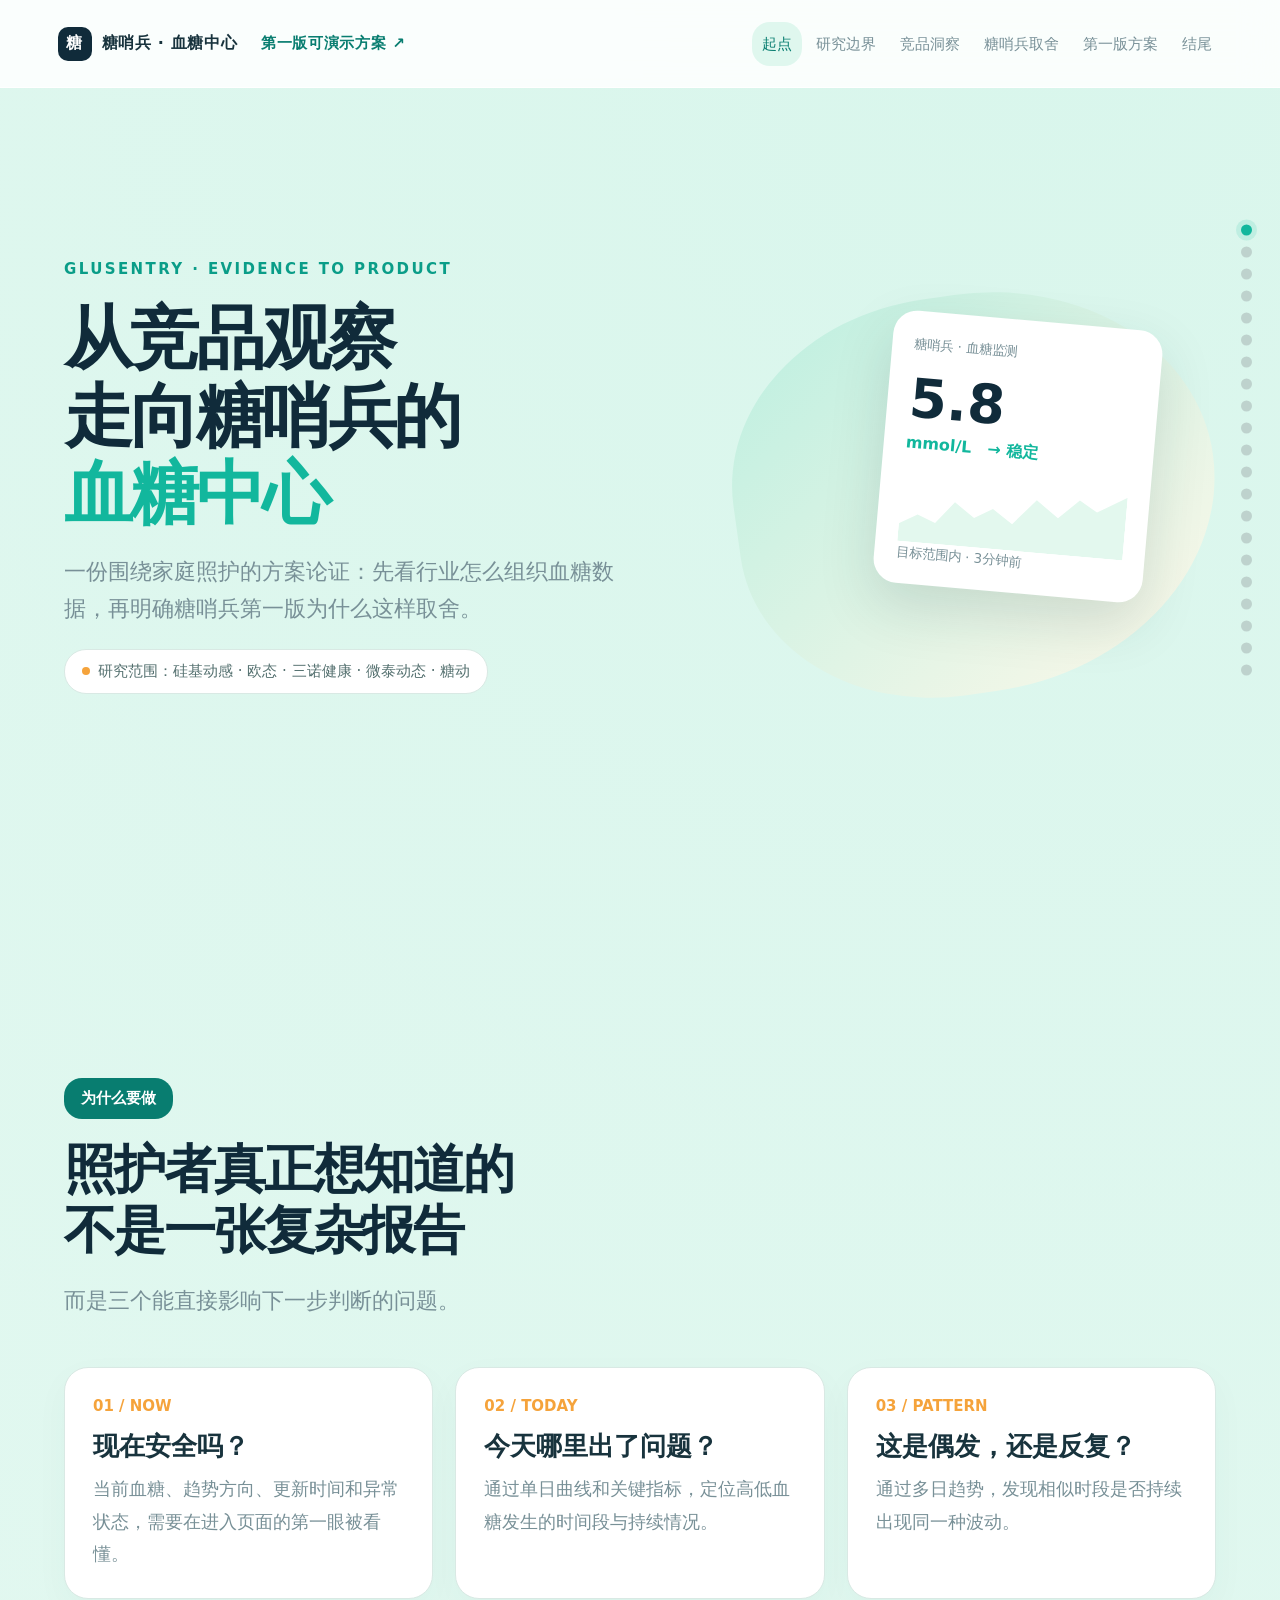
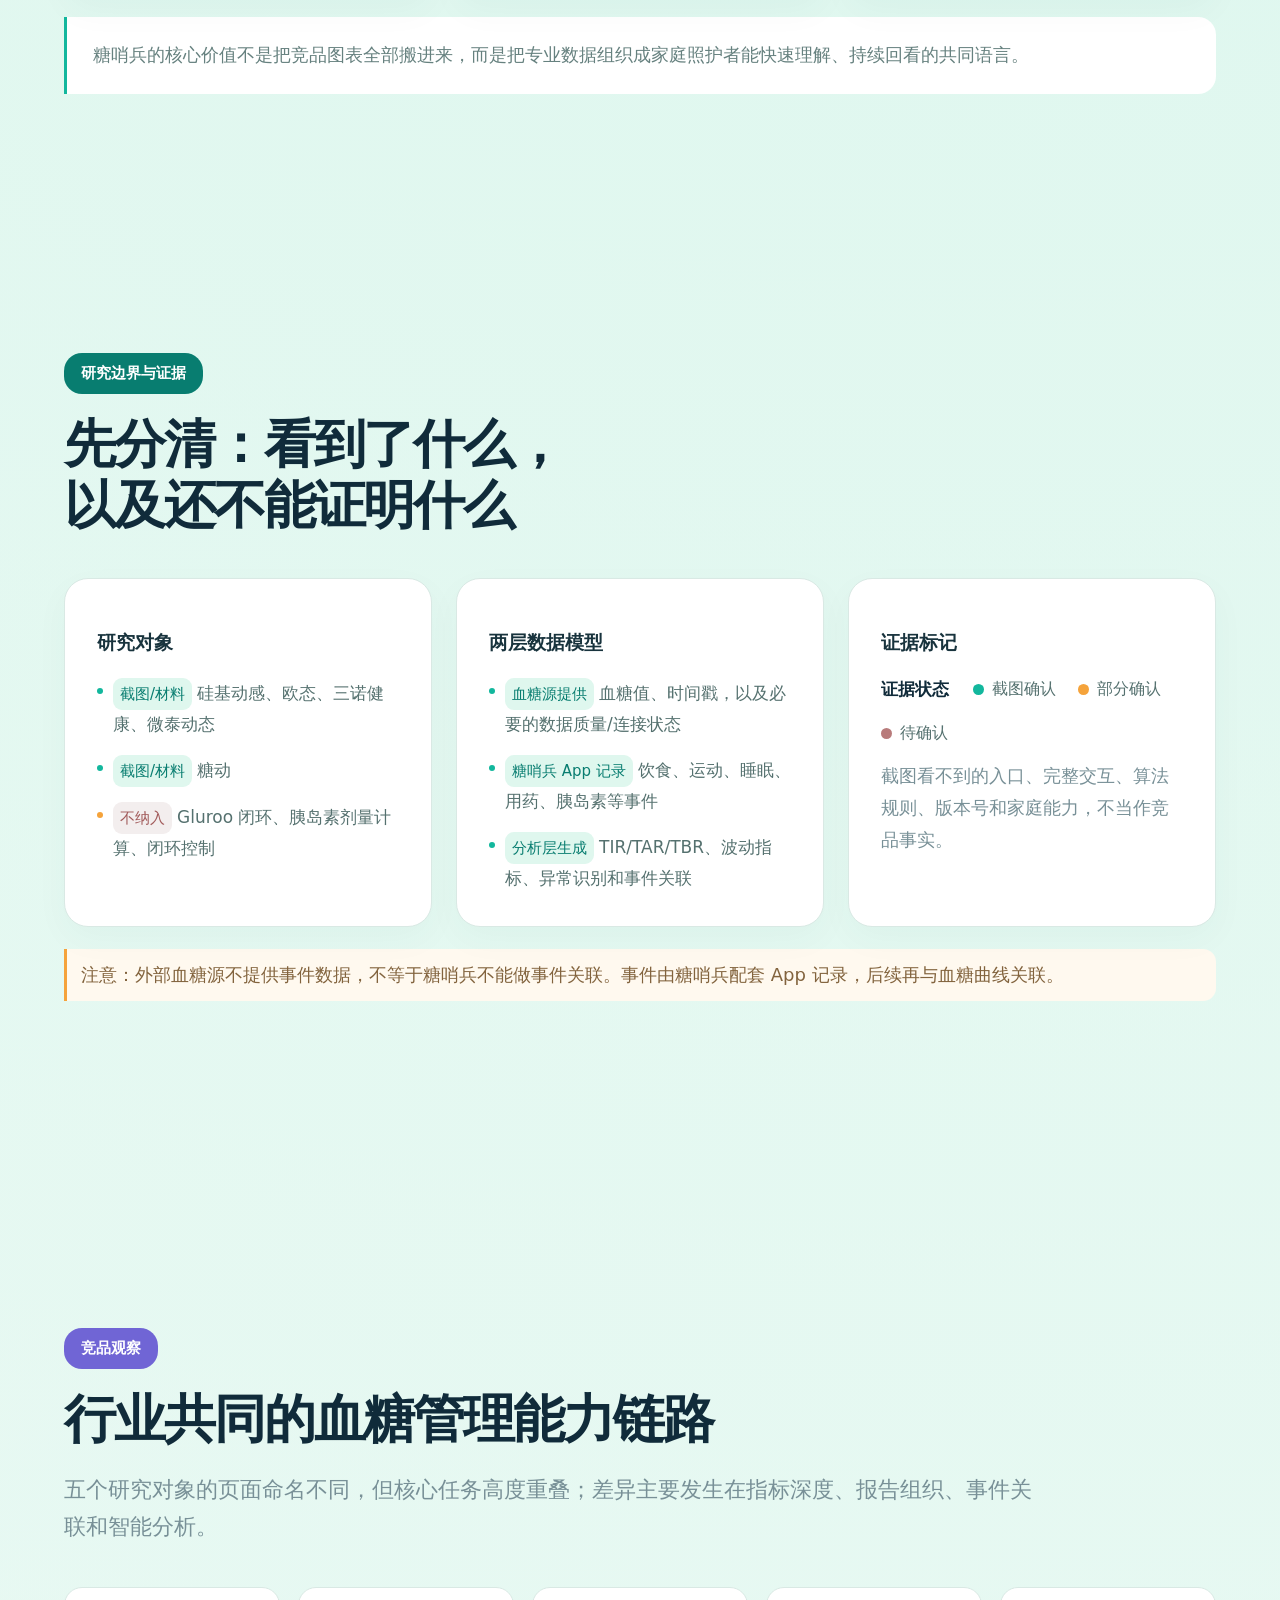
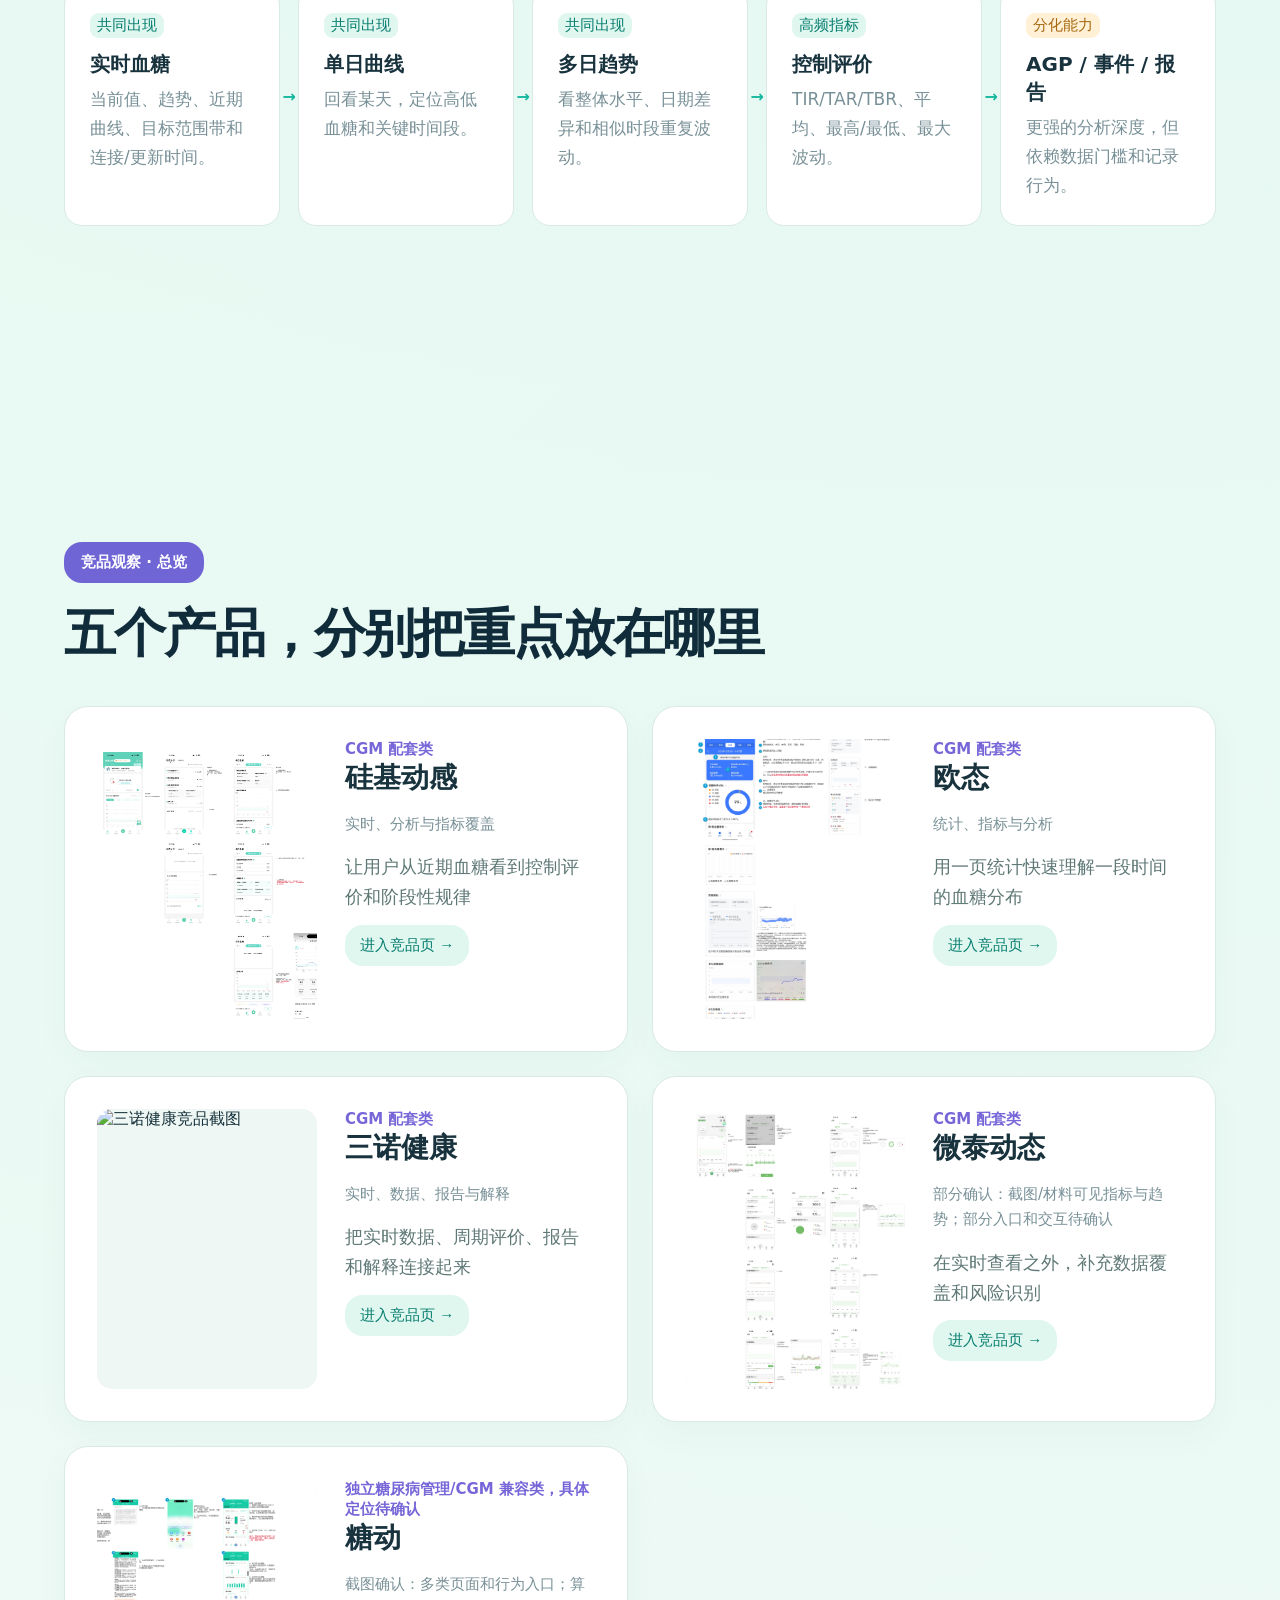
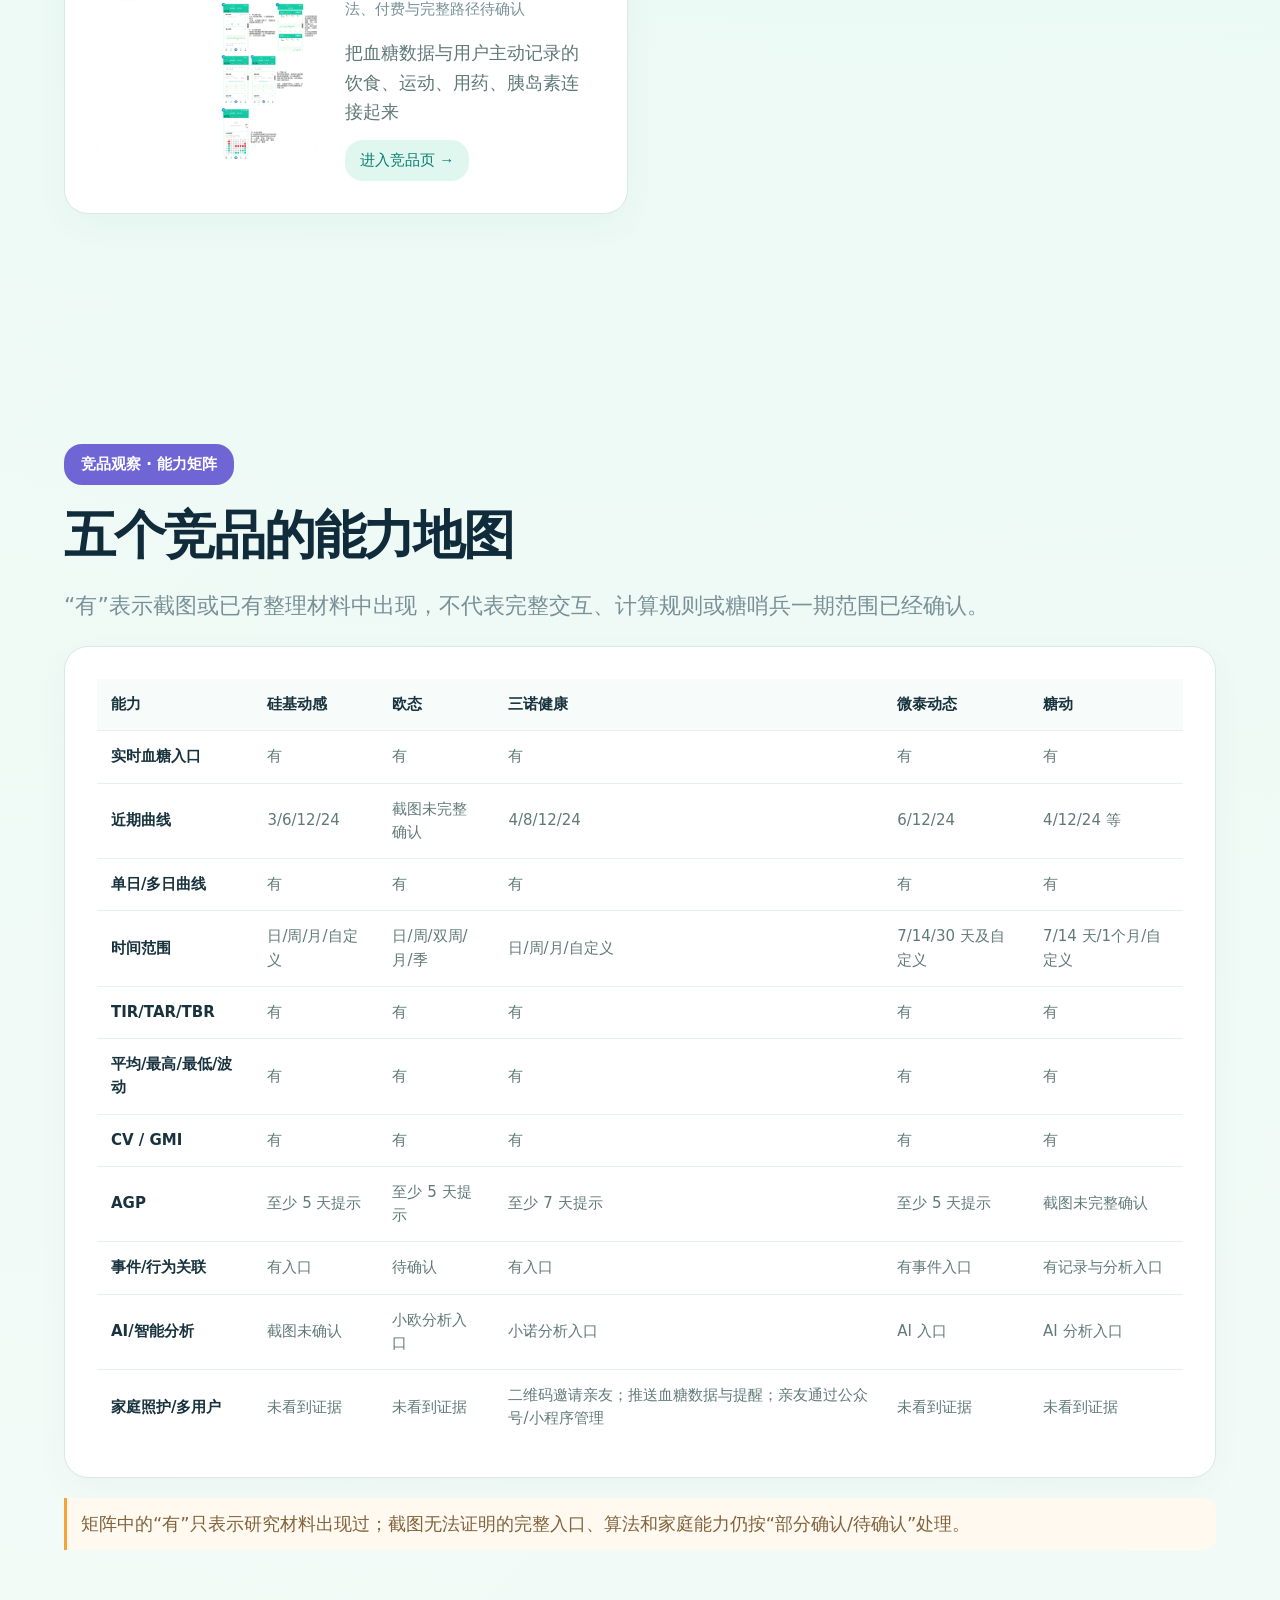
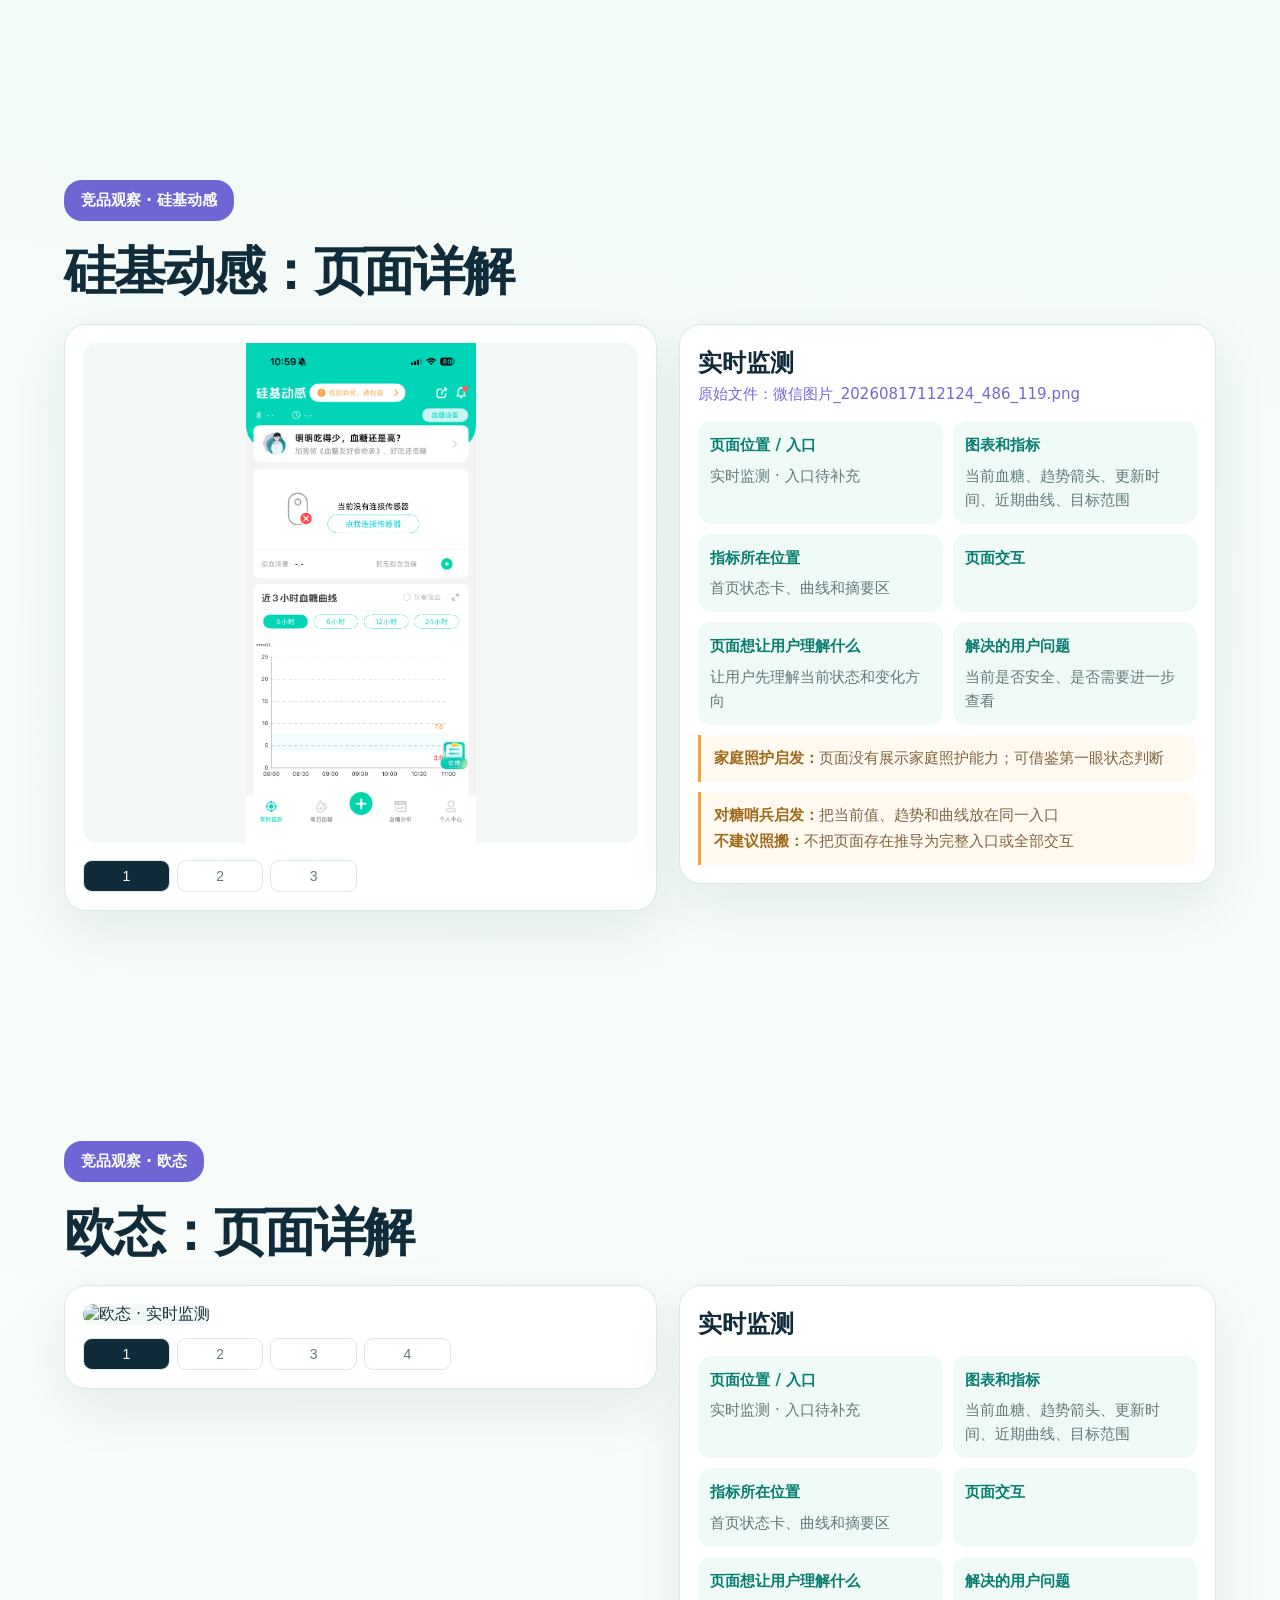
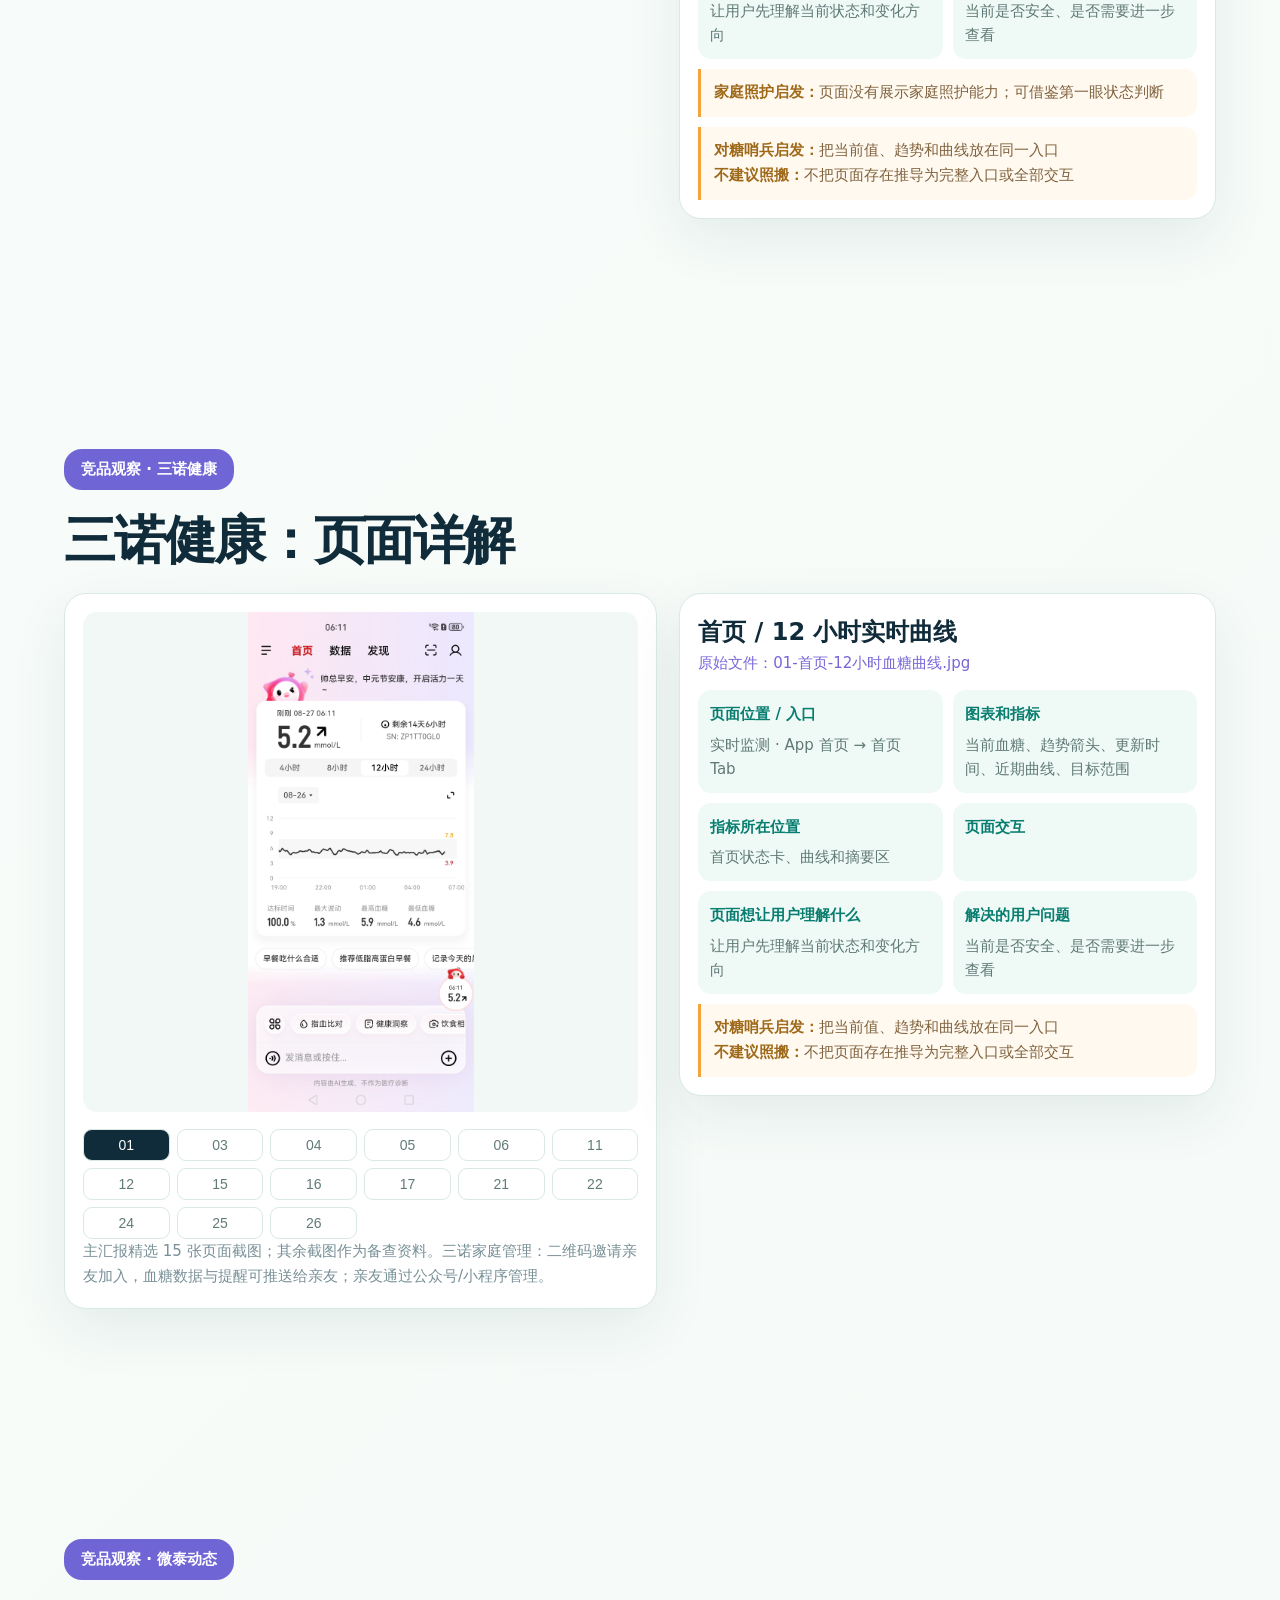
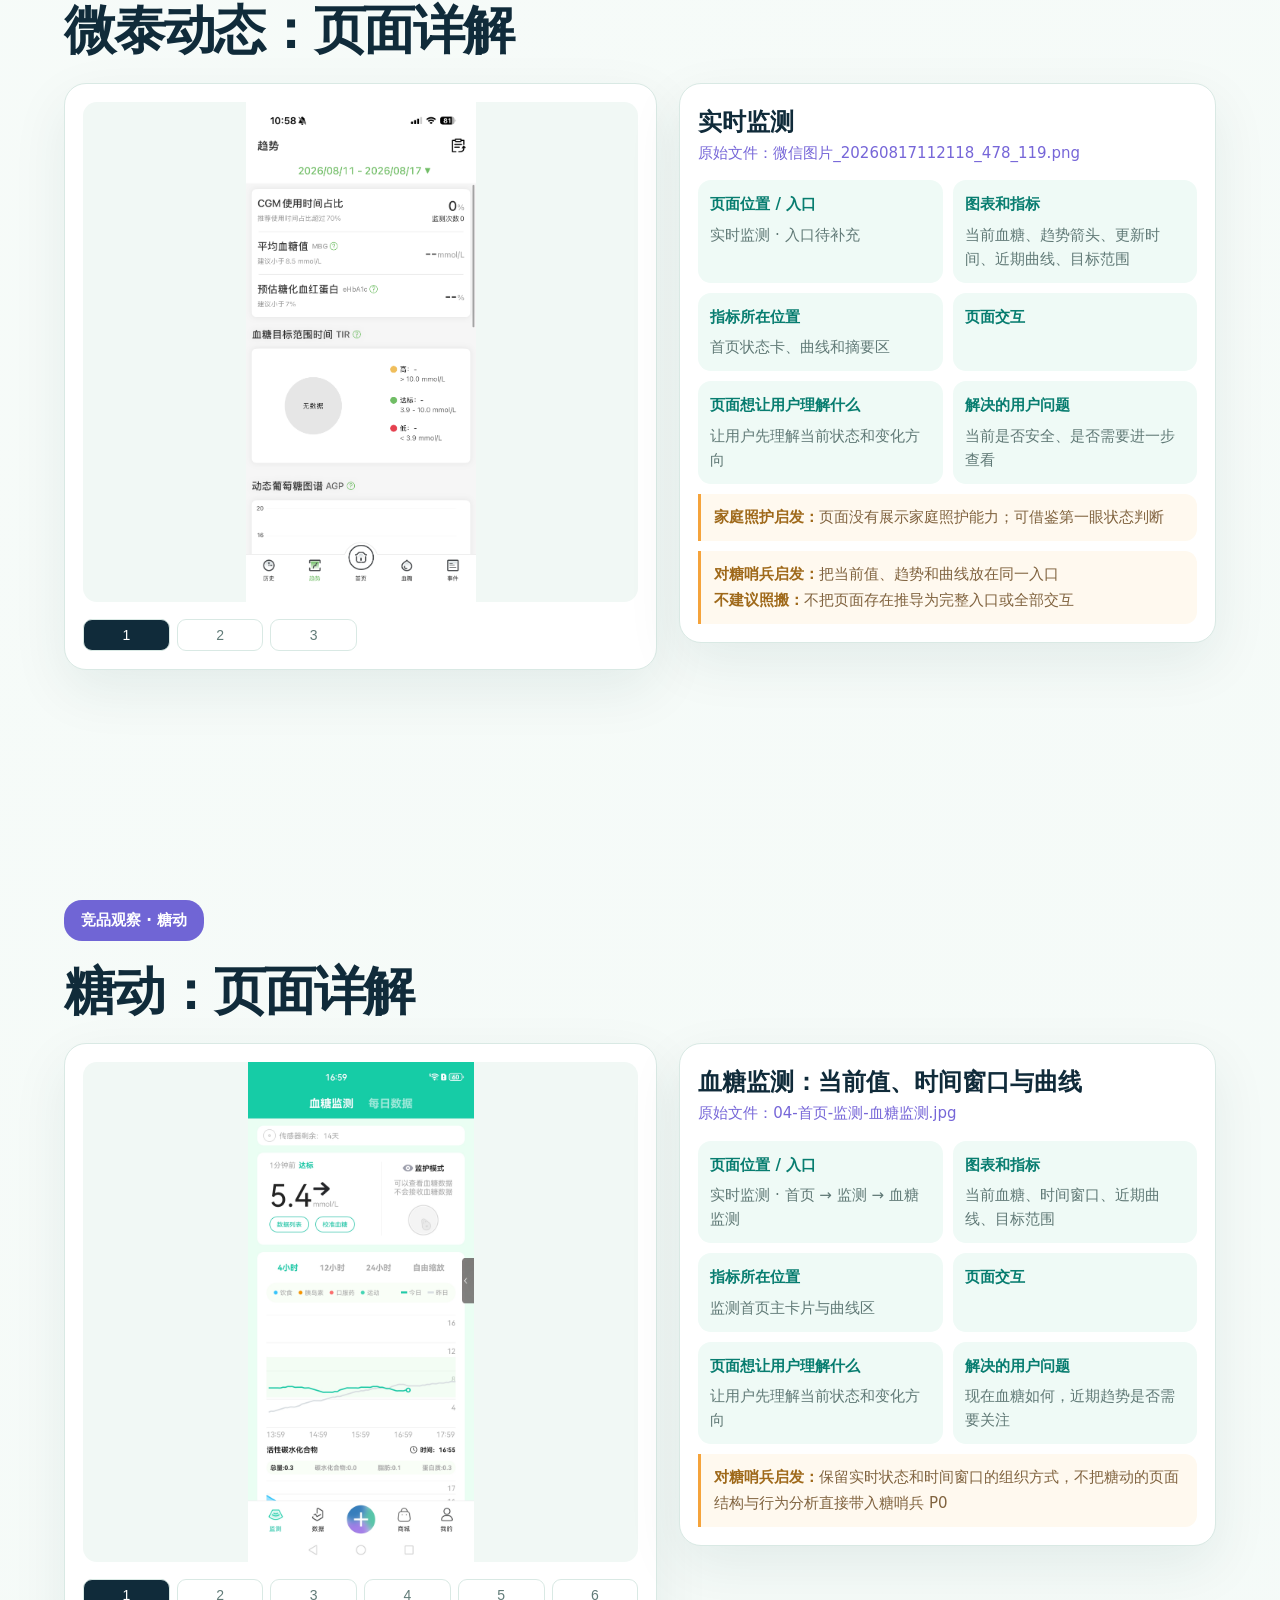
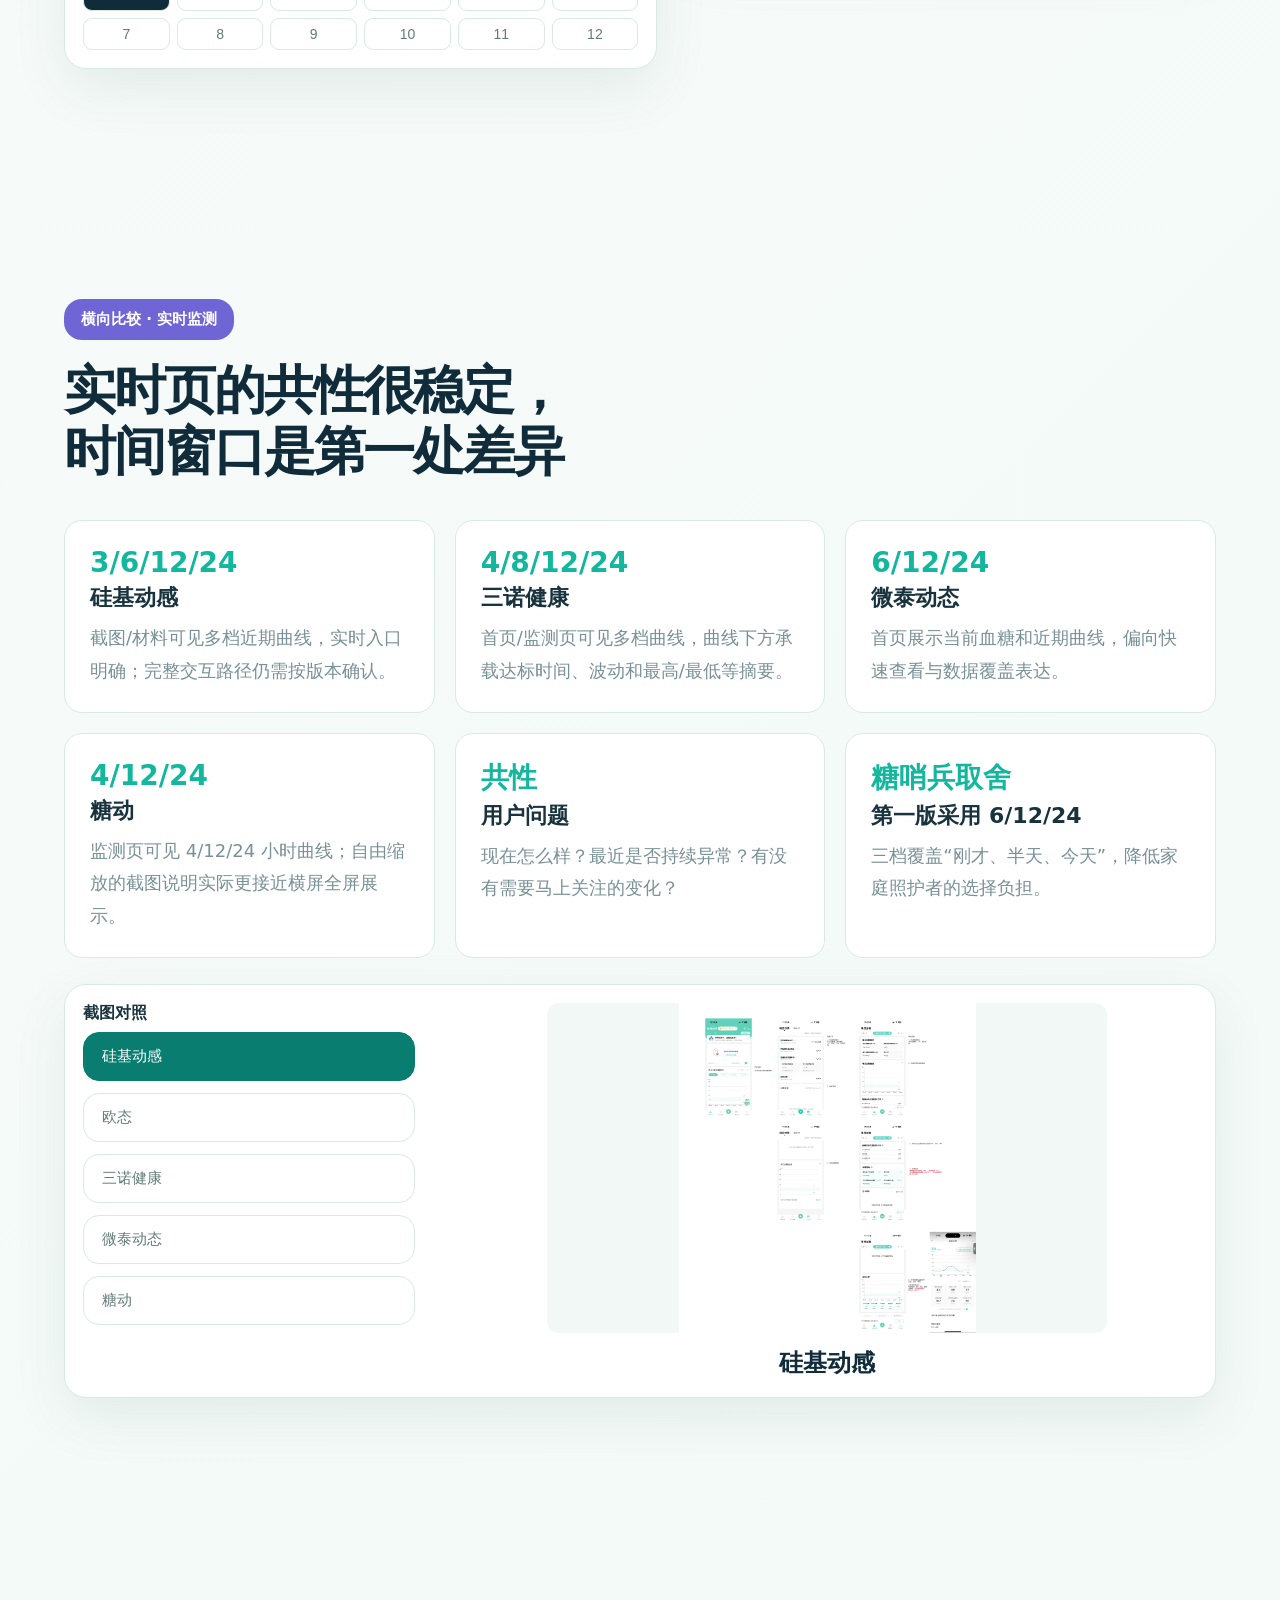
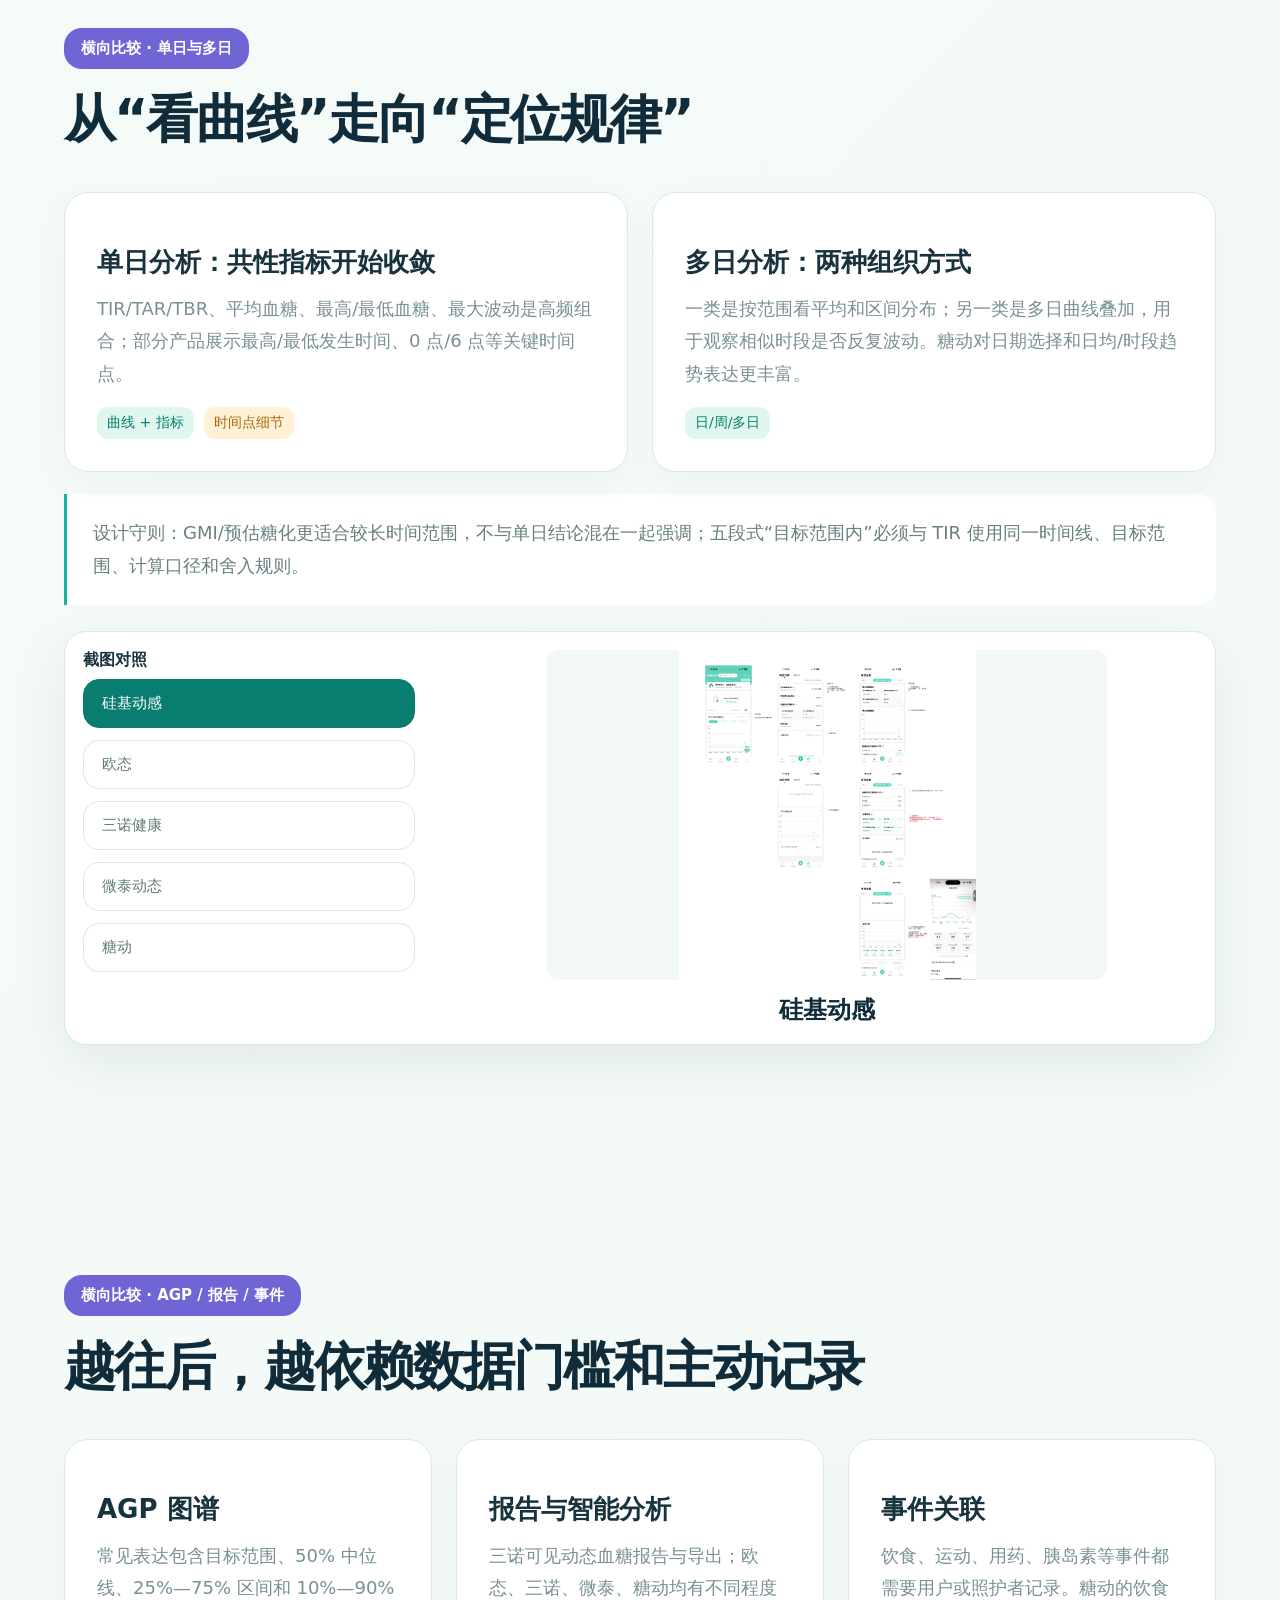
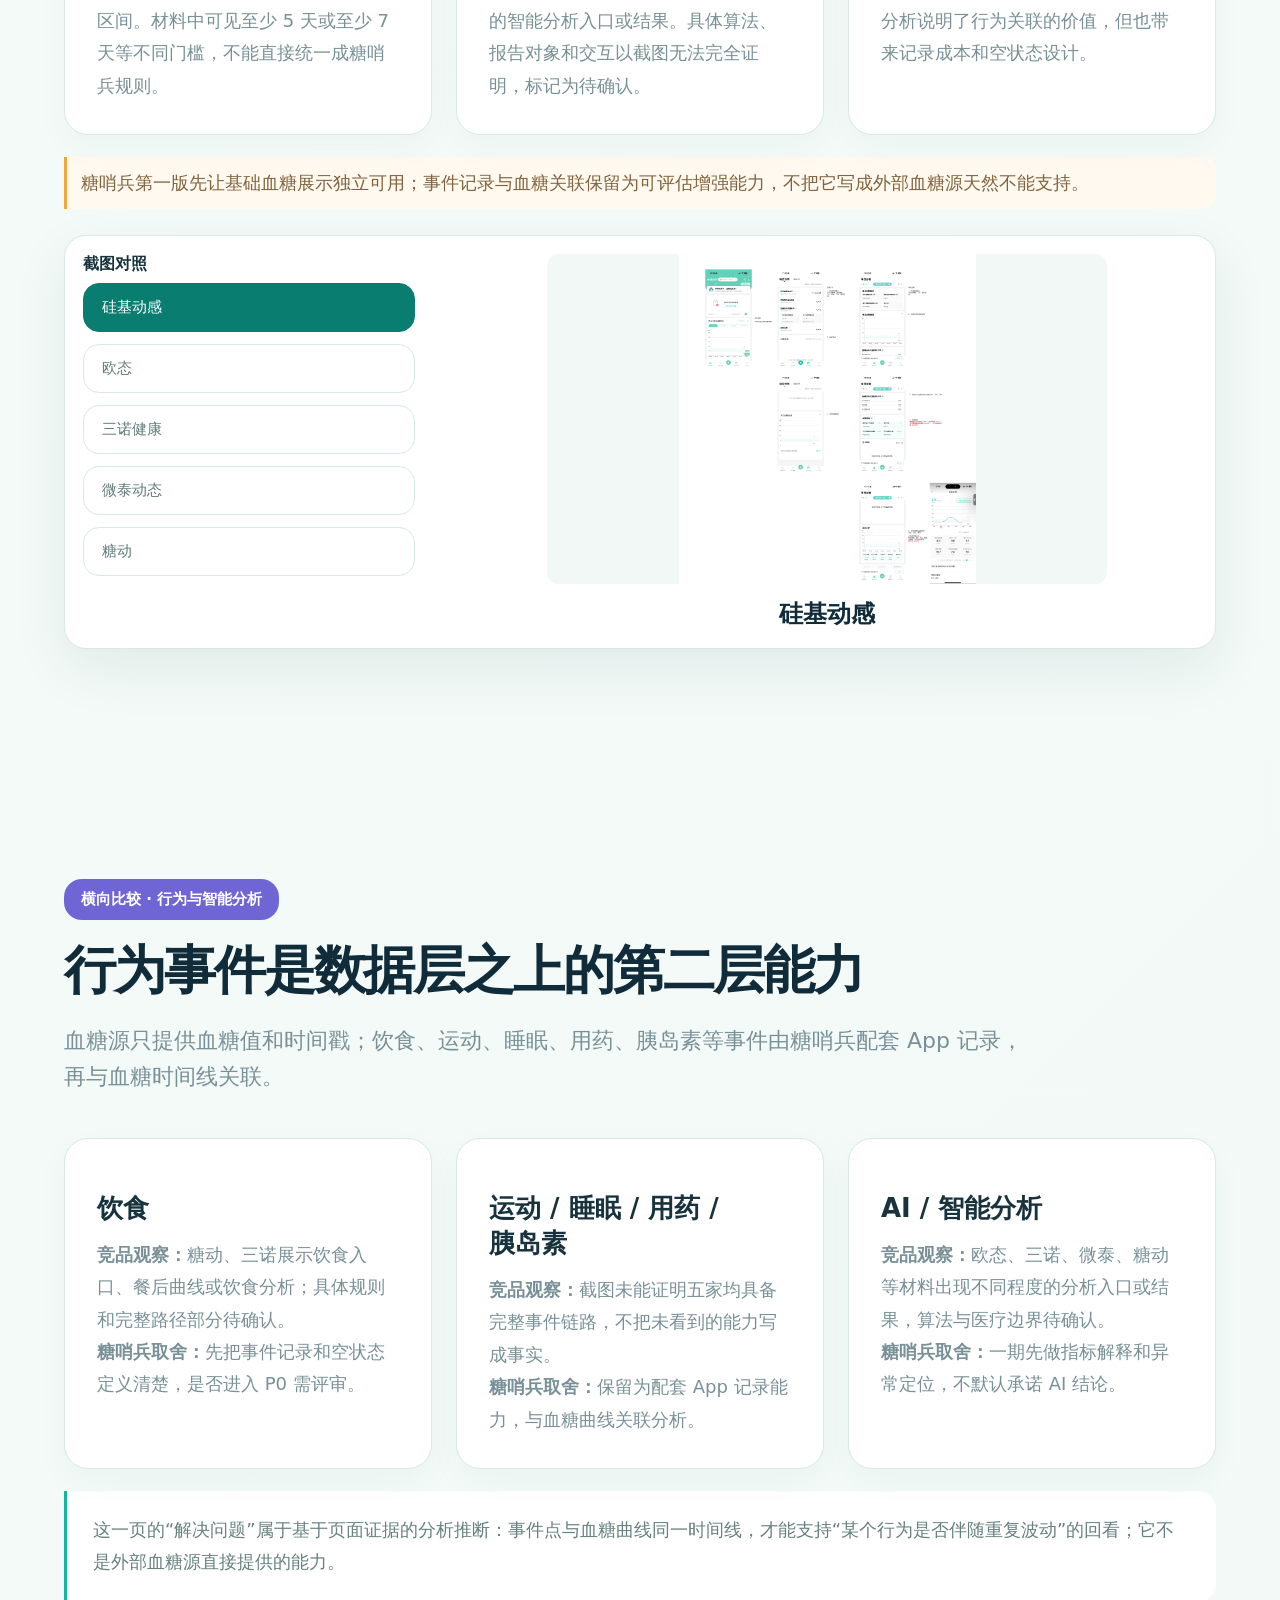
==== 方案汇报预览.html @ 1003d4a9 "Publish GluSentry blood glucose center prototype" ====
<!doctype html>
<html lang="zh-CN">
<head>
<meta charset="utf-8"><meta name="viewport" content="width=device-width,initial-scale=1">
<title>糖哨兵血糖中心 · 方案论证汇报</title><link rel="icon" href="data:,">
<style>
:root{--navy:#102b3a;--ink:#18333d;--muted:#789097;--mint:#dff7ee;--mint2:#effaf6;--teal:#12b79d;--teal2:#087d70;--orange:#f5a33b;--line:#d9e9e4;--purple:#7666d8;--shadow:0 20px 55px #123e3a14}*{box-sizing:border-box}html{scroll-behavior:smooth}body{margin:0;background:#f4f8f6;color:var(--ink);font-family:"Microsoft YaHei",system-ui,-apple-system,sans-serif}.deck{min-height:100vh;background:radial-gradient(circle at 80% 0,#d9f6ec 0,transparent 34%),linear-gradient(135deg,#fbfdfb 0,#eff8f5 100%)}.topbar{position:fixed;z-index:20;left:0;right:0;top:0;height:72px;display:flex;align-items:center;justify-content:space-between;padding:0 5vw;background:#ffffffd9;border-bottom:1px solid #fff;backdrop-filter:blur(18px)}.brand{display:flex;align-items:center;gap:10px;font-weight:800;letter-spacing:.04em;white-space:nowrap}.mark{width:34px;height:34px;border-radius:10px;background:var(--navy);color:#fff;display:grid;place-items:center}.topbar nav{display:flex;gap:4px;max-width:70vw;overflow:auto}.topbar nav a{color:var(--muted);text-decoration:none;font-size:12px;padding:9px 11px;border-radius:18px;white-space:nowrap}.topbar nav a:hover,.topbar nav a.active{background:var(--mint);color:var(--teal2)}.slide{min-height:100vh;padding:130px 7vw 80px;display:flex;align-items:center;position:relative;overflow:hidden}.slide-inner{width:100%;max-width:1240px;margin:auto}.kicker{font-size:11px;letter-spacing:.16em;color:#0a9d88;font-weight:800;text-transform:uppercase}.hero{display:grid;grid-template-columns:1.04fr .96fr;gap:7vw;align-items:center}.hero h1{font-size:clamp(42px,6vw,82px);line-height:1.04;letter-spacing:-.07em;margin:22px 0;color:var(--navy)}.hero h1 em{color:var(--teal);font-style:normal}.hero p,.section-sub{font-size:16px;line-height:1.85;color:var(--muted);max-width:760px}.hero-badge,.tag{display:inline-flex;gap:8px;align-items:center;padding:9px 13px;border-radius:22px;background:#fff;border:1px solid var(--line);font-size:11px;color:#54706f}.hero-badge i{width:8px;height:8px;border-radius:50%;background:var(--orange)}.orb{height:430px;position:relative}.orb:before{content:"";position:absolute;inset:32px 0 0 40px;border-radius:48% 52% 55% 45%;background:linear-gradient(145deg,#bcefe0,#fdf8e9);transform:rotate(-8deg)}.orb-card{position:absolute;width:270px;right:12%;top:58px;background:#fff;border-radius:24px;padding:22px;box-shadow:0 22px 55px #153f3d25;transform:rotate(5deg)}.orb-card small{color:var(--muted)}.orb-card strong{display:block;font-size:54px;color:var(--navy);margin:14px 0 3px}.trend{color:var(--teal);font-weight:700}.mini-line{height:70px;margin-top:18px;background:#e3f8ee;clip-path:polygon(0 75%,8% 60%,16% 70%,24% 38%,33% 58%,41% 43%,50% 62%,60% 25%,70% 48%,79% 20%,87% 35%,100% 10%,100% 100%,0 100%)}.section-title{font-size:clamp(32px,4vw,56px);line-height:1.14;letter-spacing:-.05em;margin:16px 0;color:var(--navy)}.question-grid,.card-grid,.competitor-grid,.three-grid{display:grid;grid-template-columns:repeat(3,1fr);gap:17px;margin-top:35px}.card-grid.two,.competitor-grid{grid-template-columns:repeat(2,1fr)}.question,.card,.competitor-card,.scope-card,.matrix-wrap,.evidence-card,.insight{background:#fff;border:1px solid var(--line);border-radius:22px;padding:23px;box-shadow:0 12px 35px #1c5c4a09}.question{min-height:205px}.question .num{font-size:11px;color:var(--orange);font-weight:800}.question h3{font-size:21px;margin:22px 0 10px}.question p,.card p,.scope-card li,.evidence-card p{font-size:13px;color:var(--muted);line-height:1.75;margin:0}.architecture{display:grid;grid-template-columns:1fr 1fr;gap:60px;align-items:center}.tabs{display:grid;grid-template-columns:repeat(4,1fr);gap:10px;margin-top:28px}.tab{padding:17px 10px;border-radius:16px;background:#fff;border:1px solid var(--line);text-align:center}.tab.active{background:var(--navy);color:#fff;border-color:var(--navy);transform:translateY(-7px);box-shadow:0 14px 30px #102b3a24}.tab b{display:block;font-size:15px;margin-bottom:6px}.tab span{font-size:10px;opacity:.72}.note{padding:23px 26px;border-left:3px solid var(--teal);background:#fff;border-radius:0 18px 18px 0;color:#66817f;font-size:13px;line-height:1.9}.section-band{display:inline-flex;align-items:center;gap:8px;padding:8px 13px;border-radius:18px;background:var(--navy);color:#fff;font-size:11px;font-weight:700}.section-band.competitor{background:#7065d5}.section-band.solution{background:var(--teal2)}.eyebrow-line{display:flex;justify-content:space-between;align-items:center;gap:20px}.source-note{font-size:11px;color:var(--muted);line-height:1.6}.evidence-list{display:grid;gap:9px;margin:17px 0 0;padding:0;list-style:none}.evidence-list li{font-size:12px;line-height:1.6;color:#55716f;padding-left:16px;position:relative}.evidence-list li:before{content:"";position:absolute;left:0;top:.62em;width:6px;height:6px;border-radius:50%;background:var(--teal)}.evidence-list li.pending:before{background:var(--orange)}.badge{display:inline-block;padding:3px 7px;border-radius:9px;font-size:10px;margin-right:5px;background:var(--mint);color:var(--teal2)}.badge.partial{background:#fff0d6;color:#a76810}.badge.pending{background:#f3eeee;color:#a25b5b}.flow{display:grid;grid-template-columns:repeat(5,1fr);gap:10px;margin-top:35px;align-items:stretch}.flow-step{background:#fff;border:1px solid var(--line);border-radius:18px;padding:18px;position:relative}.flow-step:not(:last-child):after{content:"→";position:absolute;right:-17px;top:42%;color:var(--teal);font-weight:800;z-index:2}.flow-step b{display:block;font-size:14px;margin:12px 0 7px}.flow-step p{font-size:11px;line-height:1.6;color:var(--muted);margin:0}.competitor-card{display:grid;grid-template-columns:180px 1fr;gap:20px;align-items:start}.competitor-card img{width:180px;height:230px;object-fit:cover;border-radius:15px;background:#eef7f3;cursor:zoom-in}.competitor-card h3{margin:0 0 5px;font-size:22px}.competitor-card .kind{font-size:11px;color:var(--purple);font-weight:700}.competitor-card button,.candidate,.text-button{border:0;background:var(--mint);color:var(--teal2);border-radius:18px;padding:8px 11px;font-size:11px;cursor:pointer}.competitor-card button:hover,.candidate:hover{background:#c7f1e4}.comp-page{display:grid;grid-template-columns:1fr 1fr;gap:30px;align-items:start}.comp-page .visual{background:#fff;border:1px solid var(--line);border-radius:24px;padding:18px;box-shadow:var(--shadow)}.comp-page .visual img{width:100%;max-height:570px;object-fit:contain;border-radius:14px;background:#f0f8f5;cursor:zoom-in}.comp-page h3{font-size:15px;margin:0 0 9px}.comp-page .value{background:var(--mint2);border-radius:16px;padding:17px;margin-top:15px}.comp-page .value b{display:block;font-size:12px;color:var(--teal2);margin-bottom:6px}.comp-page .value p{font-size:12px;color:#5f7976;line-height:1.7;margin:0}.comp-page .detail-grid{display:grid;grid-template-columns:1fr 1fr;gap:12px}.compare-grid{display:grid;grid-template-columns:repeat(3,1fr);gap:14px;margin-top:30px}.compare-card{background:#fff;border:1px solid var(--line);border-radius:18px;padding:18px}.compare-card h3{font-size:15px;margin:0 0 9px}.compare-card p{font-size:12px;color:var(--muted);line-height:1.7;margin:0}.compare-card .quote{font-size:22px;color:var(--teal);font-weight:800;margin-bottom:4px}.phone-wrap{display:grid;grid-template-columns:360px 1fr;gap:70px;align-items:center}.phone{width:310px;margin:auto;background:#f2faf7;border:1px solid #bfe6da;border-radius:36px;padding:12px;box-shadow:0 25px 60px #124c3d20}.mobile-top{font-size:12px;color:var(--navy);padding:7px 8px 12px}.phone-head{background:linear-gradient(145deg,#0fc4a5,#0a9a8b);color:#fff;border-radius:25px 25px 15px 15px;padding:18px}.phone-head small{opacity:.84;font-size:11px}.phone-head strong{display:block;font-size:46px;line-height:1;margin:18px 0 5px}.phone-card{background:#fff;border-radius:17px;padding:14px;margin-top:10px;box-shadow:0 3px 12px #18574410}.phone-card h4{margin:0 0 10px;font-size:13px}.phone-card .muted{font-size:10px;color:var(--muted);line-height:1.6}.chart{height:105px;margin-top:12px;border-radius:9px;background:linear-gradient(#fff,#fafdfc);position:relative;overflow:hidden}.chart:before{content:"";position:absolute;left:0;right:0;top:22px;height:61px;background:#e1f8ed}.chart:after{content:"";position:absolute;inset:19px 4px 18px;background:#10b99d;clip-path:polygon(0 75%,7% 60%,14% 71%,21% 45%,29% 62%,37% 43%,45% 59%,54% 25%,62% 45%,70% 30%,78% 52%,87% 20%,94% 37%,100% 18%,100% 23%,94% 42%,87% 25%,78% 57%,70% 35%,62% 50%,54% 31%,45% 65%,37% 49%,29% 68%,21% 51%,14% 77%,7% 66%,0 82%)}.metrics{display:grid;grid-template-columns:repeat(3,1fr);gap:6px}.metric{background:#f7fbfa;padding:9px 5px;border-radius:9px}.metric b{display:block;color:#0c9e89;font-size:19px}.metric span{display:block;color:var(--muted);font-size:9px;margin-top:3px}.phone-bottom{display:grid;grid-template-columns:repeat(4,1fr);border-top:1px solid #e5eeeb;margin-top:9px;padding-top:8px;text-align:center;color:#a5b1af;font-size:9px}.phone-bottom .on{color:var(--orange);font-weight:800}.phone-bottom span{display:block;font-size:15px}.scope{display:grid;grid-template-columns:1.1fr .9fr;gap:20px;margin-top:27px}.scope-card.highlight{background:var(--navy);color:#fff;border-color:var(--navy)}.scope-card h3{margin:0 0 14px;font-size:20px}.scope-card ul{margin:0;padding-left:19px}.scope-card li{margin:9px 0}.candidate-strip{display:flex;flex-wrap:wrap;gap:8px;margin:24px 0}.candidate{border:1px solid var(--line);background:#fff;color:#52716e}.candidate.on{background:var(--teal2);color:#fff;border-color:var(--teal2)}.selected-box{background:#f8fcfa;border:1px dashed #83cdbb;border-radius:18px;padding:18px;min-height:72px}.selected-box span{display:inline-flex;align-items:center;gap:5px;background:#fff;border:1px solid var(--line);border-radius:16px;padding:7px 9px;margin:4px;font-size:11px;color:#52716e}.selected-box button{border:0;background:transparent;color:#a25b5b;cursor:pointer}.closing{background:var(--navy);color:#fff}.closing .section-title{color:#fff}.closing .section-sub{color:#a8c1bd}.footer{min-height:30vh;background:var(--navy);color:#fff;padding:65px 8vw;display:flex;justify-content:space-between;align-items:end}.footer h2{font-size:32px;letter-spacing:-.05em;margin:0 0 10px}.footer p{color:#a8c1bd;margin:0;font-size:12px}.progress{position:fixed;right:20px;top:50%;transform:translateY(-50%);z-index:18;display:grid;gap:7px}.progress button{width:8px;height:8px;border:0;border-radius:50%;background:#bed2cd;cursor:pointer;padding:0}.progress button.on{background:var(--teal);box-shadow:0 0 0 5px #14b99d22}.modal{position:fixed;inset:0;z-index:50;background:#102b3acc;display:none;align-items:center;justify-content:center;padding:30px}.modal.open{display:flex}.modal-inner{background:#fff;border-radius:22px;max-width:min(820px,92vw);max-height:88vh;overflow:auto;padding:16px;position:relative}.modal-inner img{max-width:100%;max-height:70vh;display:block;margin:auto;border-radius:12px}.modal-inner p{font-size:12px;color:var(--muted);line-height:1.7;margin:12px 4px 0}.modal-close{position:absolute;right:12px;top:8px;border:0;background:#fff;color:var(--navy);font-size:23px;cursor:pointer}.modal-inner img[src=""]{display:none}.tiny{font-size:11px;color:var(--muted)}.legend{display:flex;flex-wrap:wrap;gap:7px;margin-top:17px}.legend span{font-size:10px;padding:5px 8px;border-radius:11px}.legend .confirmed{background:var(--mint);color:var(--teal2)}.legend .partial{background:#fff0d6;color:#a76810}.legend .pending{background:#f3eeee;color:#a25b5b}.rule{border-left:3px solid var(--orange);padding:10px 14px;background:#fff9ef;border-radius:0 13px 13px 0;color:#82633d;font-size:12px;line-height:1.7}@media(max-width:900px){.topbar nav{display:none}.hero,.architecture,.comp-page,.phone-wrap,.scope{grid-template-columns:1fr;gap:28px}.orb{height:320px}.question-grid,.card-grid,.competitor-grid,.three-grid,.compare-grid{grid-template-columns:1fr}.flow{grid-template-columns:1fr 1fr}.flow-step:not(:last-child):after{display:none}.slide{padding:115px 7vw 65px}.phone{width:min(310px,100%)}.tabs{grid-template-columns:repeat(2,1fr)}.competitor-card{grid-template-columns:105px 1fr}.competitor-card img{width:105px;height:145px}.footer{display:block}.footer .tag{margin-top:20px}}
 </style>
<style id="projection-readability">
/* 1920×1080 投影版式：只放大阅读层级，不改变方案内容或交互。 */
:root{--projection-body:18px;--projection-muted:17px;--projection-label:15px}
.topbar{height:88px;padding:0 4.5vw}
.topbar nav{gap:12px;max-width:none;overflow:visible;flex:1;justify-content:flex-end}
.topbar nav a{font-size:15px!important;padding:13px 16px;line-height:1.2}
.slide{padding:142px 5vw 88px;overflow:visible}
.slide-inner{max-width:1560px}
.kicker{font-size:15px!important}
.hero{gap:5vw}
.hero h1{font-size:clamp(64px,5.4vw,92px)!important;line-height:1.12;letter-spacing:-.045em}
.hero h1 em{display:block;white-space:nowrap}
.hero p,.section-sub{font-size:22px!important;line-height:1.65;max-width:980px}
.hero-badge,.tag{font-size:15px!important;padding:12px 17px}
.section-title{font-size:clamp(52px,4.1vw,72px)!important;line-height:1.16;letter-spacing:-.04em;margin:20px 0 22px;word-break:keep-all}
.section-title span{font-size:.72em!important;line-height:1.3;white-space:nowrap}
.question-grid,.card-grid,.competitor-grid,.three-grid{gap:24px;margin-top:42px}
.question,.card,.competitor-card,.scope-card,.matrix-wrap,.evidence-card,.insight{padding:32px;border-radius:24px}
.question{min-height:250px}
.question .num,.section-band,.source-note,.tiny,.badge,.candidate,.text-button{font-size:15px!important}
.question h3,.card h3,.scope-card h3{font-size:26px!important;line-height:1.35;margin:20px 0 13px;word-break:keep-all}
.question p,.card p,.scope-card li,.evidence-card p,.comp-page .value p,.compare-card p,.note,.rule{font-size:18px!important;line-height:1.8}
.section-band{padding:11px 17px}
.source-note,.tiny{line-height:1.7}
.evidence-list{gap:15px;margin-top:22px}
.evidence-list li{font-size:17px!important;line-height:1.75}
.flow{gap:18px;margin-top:42px}
.flow-step{padding:25px}
.flow-step b{font-size:20px!important;line-height:1.4}
.flow-step p{font-size:17px!important;line-height:1.7}
.competitor-card{grid-template-columns:220px 1fr;gap:28px}
.competitor-card img{width:220px;height:280px}
.competitor-card h3{font-size:28px!important}
.competitor-card .kind{font-size:15px!important}
.competitor-card button,.candidate,.text-button{padding:11px 15px;font-size:15px!important}
.comp-page{gap:42px}
.comp-page .visual{padding:24px}
.comp-page h3,.compare-card h3{font-size:22px!important}
.comp-page .value{padding:22px;margin-top:20px}
.comp-page .value b{font-size:17px!important}
.compare-grid{gap:20px;margin-top:38px}
.compare-card{padding:25px}
.compare-card .quote{font-size:28px}
.phone-wrap{grid-template-columns:minmax(390px,500px) 1fr;gap:88px;align-items:start}
.prototype-review-page{grid-template-columns:minmax(390px,520px) 1fr;gap:88px;align-items:start}
.prototype-phone-image{max-width:520px}
.prototype-copy{padding:16px 0}
.prototype-copy .copy-block{margin-top:30px}
.prototype-copy .copy-block h3{font-size:24px!important;margin-bottom:10px}
.prototype-copy .copy-block p{font-size:18px!important;line-height:1.8}
.prototype-boundary{font-size:17px!important;line-height:1.8;padding:18px 20px}
.phone{width:390px}
.mobile-top{font-size:15px}
.phone-head small{font-size:14px}
.phone-card h4{font-size:18px}
.phone-card .muted{font-size:14px}
.metric b{font-size:24px}
.metric span,.phone-bottom{font-size:14px}
.scope{gap:28px;margin-top:34px}
.scope-card li{margin:14px 0}
.selected-box span{font-size:15px}
.footer h2{font-size:44px}
.footer p{font-size:17px}
.progress{right:28px;gap:11px}
.progress button{width:11px;height:11px}
.legend{gap:10px}
.legend span{font-size:14px;padding:7px 10px}
.matrix-wrap table,.card table{font-size:15px!important}
.matrix-wrap th,.matrix-wrap td,.card th,.card td{padding:14px!important;line-height:1.55}
.brand>a{font-size:15px!important}
.competitor-card p:not(.source-note){font-size:18px!important;line-height:1.8}
.page-map-note,.mini-source,.detail-panel .source,.detail-meta p,.detail-meta b,.detail-wide{font-size:15px!important;line-height:1.7}
.number-grid button{font-size:14px!important;padding:10px 5px}
.preview-note{font-size:15px!important;line-height:1.7}
.candidate-strip .candidate span{font-size:14px!important}
.compare-tabs button{font-size:15px!important;padding:12px 16px}
.tabs .tab span{font-size:15px!important}
.candidate-preview h4{font-size:22px!important}
#competitorCards button,.competitor-card button{font-size:15px!important;padding:11px 15px}
.slide#s2{padding-top:130px;padding-bottom:70px;align-items:flex-start}
.slide#s2 .slide-inner{padding-top:12px}
.slide#s2 .question-grid{margin-top:26px;gap:22px}
.slide#s2 .question{min-height:190px;padding:28px}
.slide#s2 .question h3{margin:14px 0 9px}
.slide#s2 .note{margin-top:18px!important;padding:22px 26px}
.compare-panel{display:grid;grid-template-columns:minmax(260px,.62fr) minmax(440px,1.38fr);column-gap:42px;align-items:center}
.compare-panel>b,.compare-panel>p,.compare-panel>.compare-tabs{grid-column:1}
.compare-panel>b{align-self:end}
.compare-panel>p{align-self:start}
.compare-panel>.compare-tabs{align-self:start;display:flex;flex-direction:column;align-items:stretch;gap:12px;margin:8px 0 0}
.compare-panel>.compare-tabs button{text-align:left;border-radius:16px;padding:14px 18px}
.compare-panel>.compare-view{grid-column:2;grid-row:1 / span 3;display:flex;flex-direction:column;align-items:center;justify-content:center;gap:14px;min-height:330px}
.compare-panel>.compare-view img{width:min(100%,560px);height:330px;object-fit:contain;margin:0;background:#f2f8f5}
.compare-panel>.compare-view h3{font-size:24px!important;margin:0!important}
.compare-panel>.compare-view p{font-size:17px!important;line-height:1.7;text-align:center;max-width:620px}
#s3 .evidence-legend{display:flex;align-items:center;gap:22px;margin-top:22px}
#s3 .evidence-legend:before{content:"证据状态";color:var(--navy);font-size:17px;font-weight:700;margin-right:2px}
#s3 .evidence-legend span{display:inline-flex;align-items:center;gap:8px;padding:0;background:transparent!important;border:0;border-radius:0;font-size:16px!important;color:#55716f!important}
#s3 .evidence-legend span:before{content:"";width:11px;height:11px;display:inline-block;border-radius:50%;background:var(--teal)}
#s3 .evidence-legend span.partial:before{background:var(--orange)}
#s3 .evidence-legend span.pending:before{background:#b87b7b}
@media(max-width:1400px){.topbar nav{gap:4px}.topbar nav a{padding-left:10px;padding-right:10px}.slide-inner{max-width:1360px}.phone-wrap,.prototype-review-page{gap:56px}}
@media(max-width:900px){.topbar{height:72px}.topbar nav{display:none}.slide{padding:108px 7vw 65px}.hero h1{font-size:clamp(52px,11vw,72px)!important}.section-title{font-size:clamp(42px,9vw,60px)!important}.hero p,.section-sub{font-size:19px!important}.phone-wrap,.prototype-review-page,.compare-panel{grid-template-columns:1fr;gap:28px}.phone{width:min(390px,100%)}.prototype-phone-image{max-width:100%}.compare-panel>.compare-view{grid-column:1;grid-row:auto;min-height:0}.compare-panel>.compare-tabs{flex-direction:row;flex-wrap:wrap}.compare-panel>.compare-tabs button{text-align:center}.compare-panel>.compare-view img{height:260px}}
</style></head>
<body><div class="deck">
<header class="topbar"><div class="brand"><span class="mark">糖</span><span>糖哨兵 · 血糖中心</span></div><nav id="mainNav"><a href="#s1">起点</a><a href="#s2">为什么做</a><a href="#s3">研究边界</a><a href="#s5">竞品观察</a><a href="#s14">横向结论</a><a href="#s15">糖哨兵取舍</a><a href="#s16">第一版方案</a></nav></header><div class="progress" id="progress"></div><main>
<section class="slide" id="s1"><div class="slide-inner hero"><div><div class="kicker">GLUSENTRY · Evidence to Product</div><h1>从竞品观察<br>走向糖哨兵的<em>血糖中心</em></h1><p>一份围绕家庭照护的方案论证：先看行业怎么组织血糖数据，再明确糖哨兵第一版为什么这样取舍。</p><div class="hero-badge"><i></i>研究范围：硅基动感 · 欧态 · 三诺健康 · 微泰动态 · 糖动</div></div><div class="orb"><div class="orb-card"><small>糖哨兵 · 当前照护对象</small><strong>5.8</strong><span class="trend">mmol/L　→ 稳定</span><div class="mini-line"></div><small>目标范围内 · 3分钟前</small></div></div></div></section>
<section class="slide" id="s2"><div class="slide-inner"><div class="eyebrow-line"><div><span class="section-band solution">为什么要做</span><h2 class="section-title">照护者真正想知道的<br>不是一张复杂报告</h2><p class="section-sub">而是三个能直接影响下一步判断的问题。</p></div></div><div class="question-grid"><article class="question"><span class="num">01 / NOW</span><h3>现在安全吗？</h3><p>当前血糖、趋势方向、更新时间和异常状态，需要在进入页面的第一眼被看懂。</p></article><article class="question"><span class="num">02 / TODAY</span><h3>今天哪里出了问题？</h3><p>通过单日曲线和关键指标，定位高低血糖发生的时间段与持续情况。</p></article><article class="question"><span class="num">03 / PATTERN</span><h3>这是偶发，还是反复？</h3><p>通过多日趋势，发现相似时段是否持续出现同一种波动。</p></article></div><div class="note" style="margin-top:24px">糖哨兵的核心价值不是把竞品图表全部搬进来，而是把专业数据组织成家庭照护者能快速理解、持续回看的共同语言。</div></div></section>
<section class="slide" id="s3"><div class="slide-inner"><span class="section-band solution">研究边界与证据</span><h2 class="section-title">先分清：看到了什么，<br>以及还不能证明什么</h2><p class="section-sub">本轮只研究糖哨兵配套 App 的血糖中心；糖哨兵硬件设备屏幕已确定，不在本次设计范围。</p><div class="three-grid"><article class="evidence-card"><h3>研究对象</h3><ul class="evidence-list"><li><span class="badge">截图/材料</span>硅基动感、欧态、三诺健康、微泰动态</li><li><span class="badge">截图/材料</span>糖动</li><li class="pending"><span class="badge pending">不纳入</span>Gluroo 闭环、胰岛素剂量计算、闭环控制</li></ul></article><article class="evidence-card"><h3>两层数据模型</h3><ul class="evidence-list"><li><span class="badge">血糖源提供</span>血糖值、时间戳，以及必要的数据质量/连接状态</li><li><span class="badge">糖哨兵 App 记录</span>饮食、运动、睡眠、用药、胰岛素等事件</li><li><span class="badge">分析层生成</span>TIR/TAR/TBR、波动指标、异常识别和事件关联</li></ul></article><article class="evidence-card"><h3>证据标记</h3><div class="legend evidence-legend"><span class="confirmed">截图确认</span><span class="partial">部分确认</span><span class="pending">待确认</span></div><p style="margin-top:16px">截图看不到的入口、完整交互、算法规则、版本号和家庭能力，不当作竞品事实。</p></article></div><div class="rule" style="margin-top:22px">注意：外部血糖源不提供事件数据，不等于糖哨兵不能做事件关联。事件由糖哨兵配套 App 记录，后续再与血糖曲线关联。</div></div></section>
<section class="slide" id="s4"><div class="slide-inner"><span class="section-band competitor">竞品观察</span><h2 class="section-title">行业共同的血糖管理能力链路</h2><p class="section-sub">五个研究对象的页面命名不同，但核心任务高度重叠；差异主要发生在指标深度、报告组织、事件关联和智能分析。</p><div class="flow"><div class="flow-step"><span class="badge confirmed">共同出现</span><b>实时血糖</b><p>当前值、趋势、近期曲线、目标范围带和连接/更新时间。</p></div><div class="flow-step"><span class="badge confirmed">共同出现</span><b>单日曲线</b><p>回看某天，定位高低血糖和关键时间段。</p></div><div class="flow-step"><span class="badge confirmed">共同出现</span><b>多日趋势</b><p>看整体水平、日期差异和相似时段重复波动。</p></div><div class="flow-step"><span class="badge confirmed">高频指标</span><b>控制评价</b><p>TIR/TAR/TBR、平均、最高/最低、最大波动。</p></div><div class="flow-step"><span class="badge partial">分化能力</span><b>AGP / 事件 / 报告</b><p>更强的分析深度，但依赖数据门槛和记录行为。</p></div></div></div></section>
<section class="slide" id="s5"><div class="slide-inner"><span class="section-band competitor">竞品观察 · 总览</span><h2 class="section-title">五个产品，分别把重点放在哪里</h2><p class="section-sub">点击卡片进入对应竞品页。截图是证据，不代表糖哨兵已经确定采用同样的页面或能力。</p><div class="competitor-grid" id="competitorCards"></div></div></section>
<section class="slide" id="s11"><div class="slide-inner"><span class="section-band competitor">横向比较 · 实时监测</span><h2 class="section-title">实时页的共性很稳定，<br>时间窗口是第一处差异</h2><div class="compare-grid"><article class="compare-card"><div class="quote">3/6/12/24</div><h3>硅基动感</h3><p>截图/材料可见多档近期曲线，实时入口明确；完整交互路径仍需按版本确认。</p></article><article class="compare-card"><div class="quote">4/8/12/24</div><h3>三诺健康</h3><p>首页/监测页可见多档曲线，曲线下方承载达标时间、波动和最高/最低等摘要。</p></article><article class="compare-card"><div class="quote">6/12/24</div><h3>微泰动态</h3><p>首页展示当前血糖和近期曲线，偏向快速查看与数据覆盖表达。</p></article><article class="compare-card"><div class="quote">4/12/24</div><h3>糖动</h3><p>监测页可见 4/12/24 小时曲线；自由缩放的截图说明实际更接近横屏全屏展示。</p></article><article class="compare-card"><div class="quote">共性</div><h3>用户问题</h3><p>现在怎么样？最近是否持续异常？有没有需要马上关注的变化？</p></article><article class="compare-card"><div class="quote">糖哨兵取舍</div><h3>第一版采用 6/12/24</h3><p>三档覆盖“刚才、半天、今天”，降低家庭照护者的选择负担。</p></article></div></div></section>
<section class="slide" id="s12"><div class="slide-inner"><span class="section-band competitor">横向比较 · 单日与多日</span><h2 class="section-title">从“看曲线”走向“定位规律”</h2><div class="card-grid two"><article class="card"><h3>单日分析：共性指标开始收敛</h3><p>TIR/TAR/TBR、平均血糖、最高/最低血糖、最大波动是高频组合；部分产品展示最高/最低发生时间、0 点/6 点等关键时间点。</p><div class="legend"><span class="confirmed">曲线 + 指标</span><span class="partial">时间点细节</span></div></article><article class="card"><h3>多日分析：两种组织方式</h3><p>一类是按范围看平均和区间分布；另一类是多日曲线叠加，用于观察相似时段是否反复波动。糖动对日期选择和日均/时段趋势表达更丰富。</p><div class="legend"><span class="confirmed">日/周/多日</span></div></article></div><div class="note" style="margin-top:22px">设计守则：GMI/预估糖化更适合较长时间范围，不与单日结论混在一起强调；五段式“目标范围内”必须与 TIR 使用同一时间线、目标范围、计算口径和舍入规则。</div></div></section>
<section class="slide" id="s13"><div class="slide-inner"><span class="section-band competitor">横向比较 · AGP / 报告 / 事件</span><h2 class="section-title">越往后，越依赖数据门槛和主动记录</h2><div class="three-grid"><article class="card"><h3>AGP 图谱</h3><p>常见表达包含目标范围、50% 中位线、25%—75% 区间和 10%—90% 区间。材料中可见至少 5 天或至少 7 天等不同门槛，不能直接统一成糖哨兵规则。</p></article><article class="card"><h3>报告与智能分析</h3><p>三诺可见动态血糖报告与导出；欧态、三诺、微泰、糖动均有不同程度的智能分析入口或结果。具体算法、报告对象和交互以截图无法完全证明，标记为待确认。</p></article><article class="card"><h3>事件关联</h3><p>饮食、运动、用药、胰岛素等事件都需要用户或照护者记录。糖动的饮食分析说明了行为关联的价值，但也带来记录成本和空状态设计。</p></article></div><div class="rule" style="margin-top:22px">糖哨兵第一版先让基础血糖展示独立可用；事件记录与血糖关联保留为可评估增强能力，不把它写成外部血糖源天然不能支持。</div></div></section>
<section class="slide" id="s14"><div class="slide-inner"><span class="section-band competitor">竞品研究结论</span><h2 class="section-title">共性能力可以借鉴，<br>复杂能力需要重新排序</h2><div class="card-grid two"><article class="card"><h3>行业共性</h3><ul class="evidence-list"><li>实时 → 单日 → 多日是稳定的信息链路。</li><li>TIR/TAR/TBR、平均、最高/最低和最大波动是高频基础指标。</li><li>AGP、报告、事件和智能分析通常在更深层页面出现。</li><li>数据不足、覆盖率和事件记录会直接影响结论可信度。</li></ul></article><article class="card"><h3>值得借鉴</h3><ul class="evidence-list"><li>实时页承担第一眼安全判断，而不是专业报告首页。</li><li>单日页用时间点和异常区域回答“哪里出了问题”。</li><li>多日页突出相似时段重复规律，而不是堆更多图。</li><li>指标旁提供解释入口，避免用户只看到数字。</li></ul></article></div><div class="note" style="margin-top:22px">糖哨兵的差异机会：把“家庭照护对象切换、当前风险表达、数据状态和后续行动入口”放在同一条主线上，而不是复制每个竞品的全部功能。</div></div></section>
<section class="slide" id="s15"><div class="slide-inner"><span class="section-band solution">糖哨兵方案 · 产品取舍</span><h2 class="section-title">不改变设备职责，<br>给血糖一个完整入口</h2><p class="section-sub">设备 Tab 继续负责连接、设置和控制；血糖能力占据“监测”和“数据”两个独立 Tab，单日分析从数据页进入。</p><div class="tabs"><div class="tab active"><b>监测</b><span>实时血糖</span></div><div class="tab active"><b>数据</b><span>多日趋势 · 单日分析</span></div><div class="tab"><b>设备</b><span>连接与设置</span></div><div class="tab"><b>我的</b><span>个人中心</span></div></div><div class="scope"><article class="scope-card highlight"><h3>本期明确做</h3><ul><li>家庭照护对象切换</li><li>实时、单日、多日三段主链路</li><li>目标范围内、TIR/TAR/TBR、平均和波动指标</li><li>数据延迟、中断、不足、部分缺失状态</li></ul></article><article class="scope-card"><h3>本期不直接承诺</h3><ul><li>不设计硬件设备屏幕</li><li>不纳入 Gluroo 闭环和剂量计算</li><li>不把 AGP、报告、事件关联全部默认塞入 P0</li><li>不使用“正常”作为核心标签</li></ul></article></div></div></section>
<section class="slide" id="s16"><div class="slide-inner phone-wrap"><div class="phone"><div class="mobile-top">血糖监测　　···</div><div class="phone-head"><small>林小满 · 外部 CGM · 3分钟前</small><strong>5.8</strong><small>mmol/L　　→ 稳定</small><div style="font-size:11px;color:#e5fff7;margin-top:8px">目标范围内 · 当前稳定</div></div><div class="phone-card"><h4>最近血糖曲线</h4><div class="chart"></div></div><div class="phone-card"><h4>现在需要关注吗？</h4><p class="muted">当前状态平稳，趋势稳定。出现偏高或偏低时，页面会提示异常状态并支持查看单日分析。</p></div><div class="phone-card"><h4>今日摘要</h4><div class="metrics"><div class="metric"><b>92%</b><span>目标范围内</span></div><div class="metric"><b>5.6</b><span>平均血糖</span></div><div class="metric"><b>0</b><span>异常提醒</span></div></div><div style="display:flex;justify-content:space-between;margin-top:9px;font-size:10px;color:#789097"><span>数据覆盖</span><b style="color:#18333d">23 小时 40 分</b></div></div><div class="phone-bottom"><div class="on"><span>⌁</span>监测</div><div><span>▥</span>数据</div><div><span>▣</span>设备</div><div><span>♙</span>我的</div></div></div><div><span class="section-band solution">糖哨兵方案 · 第一版页面结构</span><h2 class="section-title">三段主链路，<br>对应三个照护问题</h2><p class="section-sub">实时监测负责“现在”，数据 Tab 负责“规律”，单日分析负责“定位”。候选模块在评审中可加入页面组合，但不默认变成一期承诺。</p><p class="tiny authority-note">本页展示第一版方案状态；可交互原型以“糖哨兵血糖中心”当前主页面为准。</p><div class="card-grid two"><article class="card"><h3>血糖 Tab / 实时监测</h3><p>默认照护对象、当前血糖、趋势、更新时间、状态、6/12/24 小时曲线和今日摘要。</p></article><article class="card"><h3>数据 Tab / 多日趋势</h3><p>近 7 天、近 14 天、自定义、覆盖天数、每日平均血糖和下钻到单日。</p></article><article class="card"><h3>单日分析</h3><p>日期、单日曲线、TIR/TAR/TBR、平均/最高/最低/最大波动、事件入口。</p></article><article class="card"><h3>候选增强</h3><p>AGP、报告、夜间分析、CV/GMI、事件关联和照护摘要分层评估。</p></article></div></div></div></section>
<section class="slide" id="s17"><div class="slide-inner"><span class="section-band solution">糖哨兵方案 · 图表与交互</span><h2 class="section-title">图表不只展示数据，<br>还要交代数据是否可信</h2><div class="three-grid"><article class="card"><h3>实时曲线</h3><p>采用 6/12/24 小时；目标范围背景带；点击曲线位置，可查看对应时间、血糖值和更新时间；异常区域可进入单日分析。</p></article><article class="card"><h3>单日与多日</h3><p>单日点击高/低区域定位时段；多日点击某天进入单日；先模拟按钮切换，不强制实现时间轴拖动和缩放。</p></article><article class="card"><h3>指标解释</h3><p>问号说明“它是什么、为什么看、如何理解”，不提供诊断或用药调整建议。</p></article></div><div class="card-grid two"><article class="card"><h3>必须展示的数据状态</h3><ul class="evidence-list"><li>数据延迟：保留最近有效值，但明确更新时间。</li><li>数据中断：显示中断起始时间和恢复提示。</li><li>数据不足：说明当前可算与不可算指标。</li><li>部分缺失：提示指标完整性受影响，不把缺失当作目标范围内。</li></ul></article><article class="card"><h3>统一口径</h3><div class="note">五段式中的“目标范围内”必须与 TIR 使用同一时间线、目标范围、数据截止时间、数据源、异常值处理和舍入规则。</div></article></div></div></section>
<section class="slide closing" id="s20"><div class="slide-inner"><span class="section-band solution">结论</span><h2 class="section-title">从看见数据，<br>走向看懂照护。</h2><p class="section-sub">竞品给出能力地图，糖哨兵需要做的是重新排序：先让照护者判断现在，再定位当天，最后发现反复规律；把 AGP、报告和事件关联放在有数据、有场景、有价值的位置。</p><div class="hero-badge" style="margin-top:25px"><i></i>糖哨兵血糖中心 · 第一版方案论证汇报</div></div></section>
</main><footer class="footer"><div><h2>糖哨兵血糖中心</h2><p>方案论证汇报 · 竞品观察与第一版取舍</p></div><span class="tag" id="backTop">返回开场 ↑</span></footer></div>
<div class="modal" id="modal"><div class="modal-inner"><button class="modal-close" id="modalClose">×</button><img id="modalImage" alt="竞品截图"><p id="modalText"></p></div></div>
<script>
const competitors=[
{id:'sig',name:'硅基动感',kind:'CGM 配套类',image:'file:///D:/糖糖圈工作/糖哨兵/血糖图表/国内四大家/硅基.png',entry:'入口：实时/分析相关页面',page:'实时监测、单日/多日分析、AGP/指标相关页面',charts:'实时曲线、单日/多日曲线、目标范围、AGP；材料可见 TIR/TAR/TBR、平均、最高/最低、最大波动、CV、SD、MAGE/MODD、GMI 等',purpose:'让用户从近期血糖看到控制评价和阶段性规律',problem:'当前状态如何、某天哪里异常、长期波动是否稳定',family:'家庭多用户能力未在页面中体现；照护价值主要来自信息完整度',feature:'实时与专业统计指标覆盖较深；部分时间窗口为 3/6/12/24 小时',inspire:'实时与分析分层、把指标解释和 AGP 放入分析路径',avoid:'不直接照搬全部专业指标；AGP 最低天数和算法口径不能未经确认就固化',evidence:'实时、分析与指标覆盖'},
{id:'ou',name:'欧态',kind:'CGM 配套类',image:'file:///D:/糖糖圈工作/糖哨兵/血糖图表/国内四大家/欧态.png',entry:'入口：监测/统计相关页面',page:'一页式统计、单日/周期分析、AGP/8 点血糖相关页面',charts:'血糖分布、单日/周期曲线、AGP；材料可见 TIR/TAR/TBR、平均、最高/最低、CV、GMI、8 点血糖',purpose:'用一页统计快速理解一段时间的血糖分布',problem:'整体分布怎么样、关键时间点有没有异常',family:'家庭多用户能力未在页面中体现；关键时间点表达可帮助照护者快速回顾',feature:'五段式/环形分布与 8 点血糖表达有辨识度',inspire:'具体百分比必须和目标范围说明一起出现，不只放一个达标率',avoid:'不把 8 点血糖直接当作糖哨兵核心首页；完整入口和计算规则待确认',evidence:'统计、指标与分析'},
{id:'san',name:'三诺健康',kind:'CGM 配套类',image:'file:///D:/糖糖圈工作/糖哨兵/血糖图表/国内四大家/三诺.png',entry:'入口：首页、数据、动态血糖报告',page:'首页/监测、数据页、动态血糖报告、AGP 与低血糖事件详情',charts:'4/8/12/24 小时曲线、单日趋势、AGP、血糖区间分布；TIR/TAR/TBR、平均、最大波动、CV、GMI 等',purpose:'把实时数据、周期评价、报告和解释连接起来',problem:'当前怎样、周期整体怎样、低血糖事件发生了什么',family:'家庭多用户能力未在页面中体现；报告和解释具备后续照护沟通潜力',feature:'报告、导出、指标解释和低血糖事件细分素材较完整',inspire:'先稳定基础指标、数据状态和解释，再逐步做报告',avoid:'不直接把完整报告、低血糖判定规则或可编辑基本信息带入 P0',evidence:'实时、数据、报告与解释'},
{id:'wei',name:'微泰动态',kind:'CGM 配套类',image:'file:///D:/糖糖圈工作/糖哨兵/血糖图表/国内四大家/微泰.png',entry:'入口：截图可见首页/动态数据；完整路径部分确认',page:'实时监测、趋势/动态数据、饮食/事件与风险相关页面',charts:'6/12/24 小时曲线、多日趋势、区间分布；TIR/TAR/TBR、平均、最高/最低、最大波动、CV、GMI、LBGI 等',purpose:'在实时查看之外，补充数据覆盖和风险识别',problem:'数据是否连续、近期是否有低血糖风险、问题是否重复',family:'未看到家庭多用户证据；数据覆盖和风险提示可服务照护者关注',feature:'数据覆盖、监测次数和低血糖风险指标表达',inspire:'数据连续性本身要成为可见信息，而不是只给一个数值',avoid:'不把 LBGI 等风险指标未经口径评审就放入 P0',evidence:'部分确认：截图/材料可见指标与趋势；部分入口和交互待确认'},
{id:'tang',name:'糖动',kind:'独立糖尿病管理/CGM 兼容类，具体定位待确认',image:'file:///D:/糖糖圈工作/糖哨兵/血糖图表/糖动/糖动.png',entry:'入口：截图可见监测、每日数据、动态数据；完整路径部分确认',page:'监测、每日数据、动态数据、饮食分析、报告/AI 相关页面',charts:'4/12/24 小时曲线、日均/时段均值、多日叠加、区间分布；TIR/TAR/TBR、平均、预估糖化、CV、最大波动、8 点血糖',purpose:'把血糖数据与用户主动记录的饮食、运动、用药、胰岛素连接起来',problem:'某餐/某时段是否反复带来血糖波动，整体趋势如何',family:'未看到家庭多用户证据；行为记录和 AI 解释对照护沟通有启发',feature:'监测、趋势、行为关联、饮食对比和 AI 解释形成更完整的管理工具',inspire:'借鉴日均/时段趋势和事件关联思路，先不复制饮食分析复杂度',avoid:'不把饮食分析、营养输入、AI 结论全部写入一期；记录成本和规则需单独评估',evidence:'截图确认：多类页面和行为入口；算法、付费与完整路径待确认'}];
const competitorAssetMap=[['硅基.png','assets/competitor-silicon.png'],['欧态.png','assets/competitor-oudai.png'],['三诺.png','assets/competitor-sannuo.png'],['微泰.png','assets/competitor-weitai.png'],['糖动.png','assets/competitor-tangdong.png']];competitors.forEach(c=>{const hit=competitorAssetMap.find(x=>c.image.includes(x[0]));if(hit)c.image=hit[1]});
const cards=document.getElementById('competitorCards');cards.innerHTML=competitors.map(c=>`<article class="competitor-card"><img src="${c.image}" alt="${c.name}竞品截图" data-image="${c.image}" data-caption="${c.name}：${c.evidence}"><div><span class="kind">${c.kind}</span><h3>${c.name}</h3><p class="source-note">${c.evidence}</p><p style="font-size:12px;line-height:1.65;color:#5f7976;margin:13px 0">${c.purpose}</p><button data-go="${c.id}">进入竞品页 →</button></div></article>`).join('');
competitors.forEach((c,i)=>{const sec=document.createElement('section');sec.className='slide';sec.id=`s${6+i}`;sec.innerHTML=`<div class="slide-inner"><span class="section-band competitor">竞品观察 · ${String(i+1).padStart(2,'0')}</span><h2 class="section-title">${c.name}：${c.page.split('、')[0]}<br><span style="font-size:.62em;color:var(--muted)">${c.purpose}</span></h2><div class="comp-page"><div class="visual"><img src="${c.image}" alt="${c.name}截图证据" data-image="${c.image}" data-caption="${c.name}：${c.evidence}"><p class="tiny" style="margin:10px 2px 0">点击截图查看说明 · ${c.evidence}</p></div><div><div class="detail-grid"><article class="card"><h3>入口与页面</h3><p>${c.entry}<br>${c.page}</p></article><article class="card"><h3>图表与指标</h3><p>${c.charts}</p></article><article class="card"><h3>解决的问题</h3><p>${c.problem}</p></article><article class="card"><h3>家庭照护价值</h3><p>${c.family}</p></article></div><div class="value"><b>竞品特色</b><p>${c.feature}</p></div><div class="value"><b>对糖哨兵的启发</b><p>${c.inspire}</p></div><div class="value" style="background:#fff9ef"><b style="color:#a76810">不建议直接照搬</b><p style="color:#82633d">${c.avoid}</p></div></div></div></div>`;document.querySelector('#s5').after(sec)});
const main=document.querySelector('main');[...document.querySelectorAll('.comp-page')].map(x=>x.closest('.slide')).sort((a,b)=>Number(a.id.slice(1))-Number(b.id.slice(1))).forEach(x=>main.insertBefore(x,document.getElementById('s11')));const matrix=document.createElement('section');matrix.className='slide';matrix.id='s5b';matrix.innerHTML=`<div class="slide-inner"><span class="section-band competitor">竞品观察 · 能力矩阵</span><h2 class="section-title">五个竞品的能力地图</h2><p class="section-sub">“有”表示截图或已有整理材料中出现，不代表完整交互、计算规则或糖哨兵一期范围已经确认。</p><div class="card" style="overflow:auto"><table style="border-collapse:collapse;width:100%;min-width:900px;font-size:11px"><thead><tr style="background:#f7fbfa"><th style="padding:12px;text-align:left">能力</th><th style="padding:12px;text-align:left">硅基动感</th><th style="padding:12px;text-align:left">欧态</th><th style="padding:12px;text-align:left">三诺健康</th><th style="padding:12px;text-align:left">微泰动态</th><th style="padding:12px;text-align:left">糖动</th></tr></thead><tbody>${[['实时血糖入口','有','有','有','有','有'],['近期曲线','3/6/12/24','截图未完整确认','4/8/12/24','6/12/24','4/12/24 等'],['单日/多日曲线','有','有','有','有','有'],['时间范围','日/周/月/自定义','日/周/双周/月/季','日/周/月/自定义','7/14/30 天及自定义','7/14 天/1个月/自定义'],['TIR/TAR/TBR','有','有','有','有','有'],['平均/最高/最低/波动','有','有','有','有','有'],['CV / GMI','有','有','有','有','有'],['AGP','至少 5 天提示','至少 5 天提示','至少 7 天提示','至少 5 天提示','截图未完整确认'],['事件/行为关联','有入口','待确认','有入口','有事件入口','有记录与分析入口'],['AI/智能分析','截图未确认','小欧分析入口','小诺分析入口','AI 入口','AI 分析入口'],['家庭照护/多用户','未看到证据','未看到证据','未看到证据','未看到证据','未看到证据']].map(r=>`<tr>${r.map((c,j)=>`<td style="padding:10px;border-top:1px solid #e8f0ed;color:${j===0?'#18333d':'#617a78'};font-weight:${j===0?'700':'400'}">${c}</td>`).join('')}</tr>`).join('')}</tbody></table></div><div class="rule" style="margin-top:20px">矩阵中的“有”只表示研究材料出现过；截图无法证明的完整入口、算法和家庭能力仍按“部分确认/待确认”处理。</div></div>`;main.insertBefore(matrix,document.getElementById('s6'));const nav=document.getElementById('mainNav');nav.innerHTML=[['s1','起点'],['s2','为什么做'],['s3','研究边界'],['s4','能力链路'],['s5','竞品总览'],['s5b','能力矩阵'],['s11','实时比较'],['s12','分析比较'],['s13','深层能力'],['s14','研究结论'],['s15','糖哨兵取舍'],['s16','第一版方案'],['s18','优先级'],['s19','结尾']].map(x=>`<a href="#${x[0]}">${x[1]}</a>`).join('');
const ids=['s1','s2','s3','s4','s5','s5b','s6','s7','s8','s9','s10','s11','s12','s13','s14','s15','s16','s17','s18','s19'];const progress=document.getElementById('progress');progress.innerHTML=ids.map((id,i)=>`<button data-to="${id}" aria-label="第${i+1}页"></button>`).join('');const dots=[...progress.querySelectorAll('button')];const links=[...nav.querySelectorAll('a')];const activate=i=>dots.forEach((d,j)=>d.classList.toggle('on',i===j));const io=new IntersectionObserver(es=>es.forEach(e=>{if(e.isIntersecting){const i=ids.indexOf(e.target.id);activate(i);links.forEach(a=>a.classList.toggle('active',a.getAttribute('href')===`#${e.target.id}`))}}),{threshold:.45});ids.forEach(id=>{const e=document.getElementById(id);if(e)io.observe(e)});dots.forEach(d=>d.onclick=()=>document.getElementById(d.dataset.to)?.scrollIntoView());
document.querySelectorAll('[data-go]').forEach(b=>b.onclick=()=>document.getElementById('s'+(6+competitors.findIndex(c=>c.id===b.dataset.go)))?.scrollIntoView());const modal=document.getElementById('modal'),modalImage=document.getElementById('modalImage'),modalText=document.getElementById('modalText');document.querySelectorAll('[data-image]').forEach(img=>img.onclick=()=>{modalImage.src=img.dataset.image;modalImage.alt=img.alt;modalText.textContent=img.dataset.caption||'截图证据';modal.classList.add('open')});document.getElementById('modalClose').onclick=()=>modal.classList.remove('open');modal.onclick=e=>{if(e.target===modal)modal.classList.remove('open')};
 document.getElementById('backTop').onclick=()=>document.getElementById('s1').scrollIntoView();
</script></body></html>
</html>
<script>
(()=>{const map=[['硅基.png','assets/competitor-silicon.png'],['欧态.png','assets/competitor-oudai.png'],['三诺.png','assets/competitor-sannuo.png'],['微泰.png','assets/competitor-weitai.png'],['糖动.png','assets/competitor-tangdong.png']];document.querySelectorAll('img[data-image]').forEach(img=>{const hit=map.find(x=>img.dataset.image.includes(x[0]));if(hit){img.src=hit[1];img.dataset.image=hit[1]}})})();
</script>
<script src="assets/page-explorer.js"></script>
<script>
(()=>{
  document.querySelectorAll('#s6 .section-sub,#s7 .section-sub,#s8 .section-sub,#s9 .section-sub,#s10 .section-sub').forEach(el=>el.remove());
  document.querySelectorAll('.compare-panel .tiny').forEach(el=>el.remove());
  const overview=document.querySelector('#s5 .section-sub');
  if(overview)overview.remove();
  const boundary=document.querySelector('#s3 .section-sub');
  if(boundary)boundary.remove();
  const candidate=document.querySelector('#s19 .section-sub');
  if(candidate)candidate.textContent='下面的候选模块只属于糖哨兵方案区，和竞品证据区使用独立状态。';
  document.querySelectorAll('.comp-page .tiny').forEach(el=>{el.textContent=el.textContent.replace(/^点击截图查看说明 · /,'截图证据 · ')});
  document.querySelectorAll('.candidate-preview .preview-note').forEach(el=>{el.textContent='候选模块的页面影响预览。'});
})();
</script>
<script>
(()=>{const priority={"AGP 图谱":"P1","夜间分析":"P1","CV / GMI":"P1","基础血糖周报":"P1.5","照护摘要":"P1.5","事件关联":"P2"};document.querySelectorAll('#candidateStrip .candidate').forEach(b=>{const name=b.dataset.candidate,tag=priority[name]||'';if(tag)b.innerHTML=`<span style="font-size:10px;color:#a36b00;margin-right:6px">${tag}</span>${name}`})})();
</script>
<script>
(()=>{const card=[...document.querySelectorAll('.scope-card')].find(x=>x.querySelector('h3')?.textContent.trim()==='本期不直接承诺');if(!card)return;card.querySelector('h3').textContent='本期不做';card.querySelectorAll('li').forEach(li=>{const text=li.textContent.trim();if(text.startsWith('不设计硬件设备屏幕')||text.startsWith('不使用“正常”作为核心标签'))li.remove()})})();
</script>
<style>
.prototype-review-page{display:grid;grid-template-columns:minmax(500px,1.08fr) minmax(330px,.92fr);gap:46px;align-items:start;margin-top:32px}.prototype-frame{overflow:visible}.prototype-phone-image{display:block;width:100%;max-width:390px;height:auto;margin:0 auto;object-fit:contain;object-position:top center}.prototype-copy{padding:16px 0}.prototype-copy h2{margin-top:16px}.prototype-copy .section-sub{max-width:620px}.prototype-copy .copy-block{margin-top:24px}.prototype-copy .copy-block h3{font-size:15px;margin:0 0 7px;color:var(--navy)}.prototype-copy .copy-block p{font-size:13px;line-height:1.8;color:var(--muted);margin:0}.prototype-boundary{margin-top:25px;padding:14px 16px;border-left:3px solid var(--orange);background:#fff9ef;border-radius:0 13px 13px 0;color:#82633d;font-size:12px;line-height:1.7}@media(max-width:900px){.prototype-review-page{grid-template-columns:1fr;gap:22px}}
</style>
<script>
(()=>{
  const root=document.querySelector('main');
  const realtime=document.getElementById('s16');
  const oldInteraction=document.getElementById('s17');
  const candidates=document.getElementById('s20');
  if(!root||!realtime||!candidates)return;
  oldInteraction?.remove();
  const frame=(screen)=>`<div class="prototype-frame"><img class="prototype-phone-image" src="assets/sugar-sentinel-${screen}.png" alt="${screen} 原型页面"></div>`;
  const copy=(title,sub,blocks,boundary='')=>`<div class="prototype-copy"><span class="section-band solution">糖哨兵方案 · 第一版原型</span><h2 class="section-title">${title}</h2><p class="section-sub">${sub}</p>${blocks.map(x=>`<div class="copy-block"><h3>${x[0]}</h3><p>${x[1]}</p></div>`).join('')}${boundary?`<div class="prototype-boundary">${boundary}</div>`:''}</div>`;
  realtime.innerHTML=`<div class="slide-inner prototype-review-page">${frame('realtime')}${copy('实时监测：先判断现在是否需要关注','把当前血糖、趋势、更新时间和状态放在同一屏，让照护者先完成即时判断。',[['用户先判断什么','现在血糖是否平稳？趋势是上升、下降还是稳定？数据是否仍然可信？'],['这样设计','首屏优先展示当前值、趋势、更新时间、近期曲线、当前状态和今日摘要；异常时再引导进入单日分析，而不是一开始堆叠全部专业指标。'],['为什么这样取舍','实时场景的首要任务是快速判断，而不是完成复盘。先降低照护者获取当前状态的成本，再把分析放到后续路径。']])}</div>`;
  const trend=document.createElement('section');trend.className='slide';trend.id='s17';trend.innerHTML=`<div class="slide-inner prototype-review-page">${frame('trend')}${copy('多日分析：从整体控制看重复波动','把周期指标、AGP 与每日趋势放在同一页，判断异常是偶发还是反复出现。',[['用户先判断什么','这段时间整体控制如何？哪些天或哪些时段反复出现相似波动？'],['这样设计','通过时间范围、数据覆盖、周期核心指标、AGP、每日趋势与单日下钻，把连续记录组织成可比较的分析路径。'],['为什么这样取舍','AGP 与周期指标、多日趋势同属多日分析，不独立成页；它用于从不同日期中归纳相似时段的重复波动，确认规律后再定位具体某一天。']])}</div>`;
  const analysis=document.createElement('section');analysis.className='slide';analysis.id='s18';analysis.innerHTML=`<div class="slide-inner prototype-review-page">${frame('analysis')}${copy('单日分析：定位当天波动的具体时段','回到具体一天，用曲线和关键指标定位高低波动发生的时段。',[['用户先判断什么','今天的异常发生在什么时候？持续多久？当天整体波动是否需要关注？'],['这样设计','将单日曲线、目标范围、核心指标和异常时段放在同一页面；点击曲线位置，可查看对应时间、血糖值和更新时间。'],['为什么这样取舍','多日分析负责发现规律，单日分析负责解释一次具体波动。两页分工明确，避免在一张页面里同时承担长期判断和当天定位。']])}</div>`;
  root.insertBefore(trend,candidates);root.insertBefore(analysis,candidates);
  const nav=document.getElementById('mainNav');
   nav.innerHTML=[['s1','起点'],['s3','研究边界'],['s5','竞品洞察'],['s15','糖哨兵取舍'],['s16','第一版方案'],['s20','结尾']].map(x=>`<a href="#${x[0]}">${x[1]}</a>`).join('');
  const ids=['s1','s2','s3','s4','s5','s5b','s6','s7','s8','s9','s10','s11','s12','s13','s14','s15','s16','s17','s18','s19','s20'];
  const progress=document.getElementById('progress');progress.innerHTML=ids.map((id,i)=>`<button data-to="${id}" aria-label="第${i+1}页"></button>`).join('');progress.querySelectorAll('button').forEach(b=>b.onclick=()=>document.getElementById(b.dataset.to)?.scrollIntoView());
  const navLinks=[...nav.querySelectorAll('a')];
   const navSections=['s1','s3','s5','s15','s16','s20'];
   const syncActiveNav=()=>{const marker=window.scrollY+window.innerHeight*.28;let active=ids[0];ids.forEach(id=>{const section=document.getElementById(id);if(section&&section.offsetTop<=marker)active=id});let navActive=navSections[0];navSections.forEach(id=>{const section=document.getElementById(id);if(section&&section.offsetTop<=marker)navActive=id});navLinks.forEach(a=>a.classList.toggle('active',a.getAttribute('href')==='#'+navActive));progress.querySelectorAll('button').forEach(b=>b.classList.toggle('on',b.dataset.to===active))};
  navLinks.forEach(a=>a.onclick=()=>{const id=a.getAttribute('href').slice(1);const target=document.getElementById(id);if(target){document.documentElement.style.scrollBehavior='auto';window.scrollTo(0,target.offsetTop)}syncActiveNav();navLinks.forEach(x=>x.classList.toggle('active',x===a))});
  window.addEventListener('scroll',syncActiveNav,{passive:true});window.addEventListener('resize',syncActiveNav);syncActiveNav();
  document.querySelectorAll('[data-prototype-screen]').forEach(iframe=>{iframe.addEventListener('load',()=>{const doc=iframe.contentDocument;if(!doc)return;const style=doc.createElement('style');style.textContent='.rail,.notes,.drop-zone{display:none!important}.shell{grid-template-columns:1fr!important;min-height:auto!important}.canvas{min-height:100vh!important;padding:0!important;display:flex!important;justify-content:center!important;background:transparent!important}.canvas> :not(.phone){display:none!important}.canvas>.phone{width:100%!important;max-width:390px!important;margin:0!important}';doc.head.appendChild(style);doc.querySelector(`[data-screen="${iframe.dataset.prototypeScreen}"]`)?.click()});iframe.src='index.html'});
  document.querySelectorAll('#candidateStrip [data-candidate="AGP 图谱"]').forEach((item)=>item.remove());
  const p0List=document.querySelector('#s19 .scope-card.highlight ul');
  if(p0List&&!p0List.textContent.includes('AGP'))p0List.insertAdjacentHTML('beforeend','<li>AGP 图谱（多日分析核心模块）</li>');
  const singleUserText={'糖哨兵 · 当前照护对象':'糖哨兵 · 血糖监测','默认照护对象':'当前使用者','当前照护对象':'血糖监测','切换对象':'对象切换（本期不做，纳入时机待定）','家庭成员':'单一使用者','实时监测、单日分析、多日趋势':'实时监测、单日分析、多日分析（含 AGP）','不把 AGP、报告、事件关联全部默认塞入 P0':'AGP 已纳入 P0 多日分析；报告、事件关联不纳入 P0'};
  const walker=document.createTreeWalker(document.body,NodeFilter.SHOW_TEXT);const textNodes=[];while(walker.nextNode())textNodes.push(walker.currentNode);textNodes.forEach(node=>{let value=node.nodeValue;Object.entries(singleUserText).forEach(([from,to])=>{value=value.split(from).join(to)});node.nodeValue=value});
  document.querySelectorAll('#s15 .scope-card.highlight li').forEach(li=>{if(li.textContent.includes('家庭照护对象切换'))li.textContent='单一当前使用者展示';});
  document.querySelectorAll('#s19 .scope-card.highlight li').forEach(li=>{if(li.textContent.includes('对象切换'))li.textContent='单一当前使用者展示';});
  document.querySelectorAll('#s14 .note').forEach(note=>{note.textContent=note.textContent.replace('家庭照护对象切换、','家庭照护场景、');});
  const scopeNote=document.querySelector('#s15 .scope-card:not(.highlight) li:nth-child(3)');if(scopeNote)scopeNote.textContent='不把报告、事件关联全部默认塞入 P0；多照护对象纳入时机待定';
})();
</script>
<style>
.footer{min-height:18vh;padding:28px 8vw;align-items:center}
.closing{min-height:82vh;padding-top:108px;padding-bottom:36px}
</style>
<script>
(()=>{
  document.getElementById('s19')?.remove();
  document.querySelectorAll('#candidateStrip,#selectedBox,.candidate-preview,.demo-bridge').forEach(el=>el.remove());
  const progress=document.getElementById('progress');
  const sections=[...document.querySelectorAll('main>.slide')];
  if(progress){progress.innerHTML=sections.map((s,i)=>`<button data-to="${s.id}" aria-label="第${i+1}页"></button>`).join('');progress.querySelectorAll('button').forEach(b=>b.onclick=()=>document.getElementById(b.dataset.to)?.scrollIntoView());}
})();
</script>
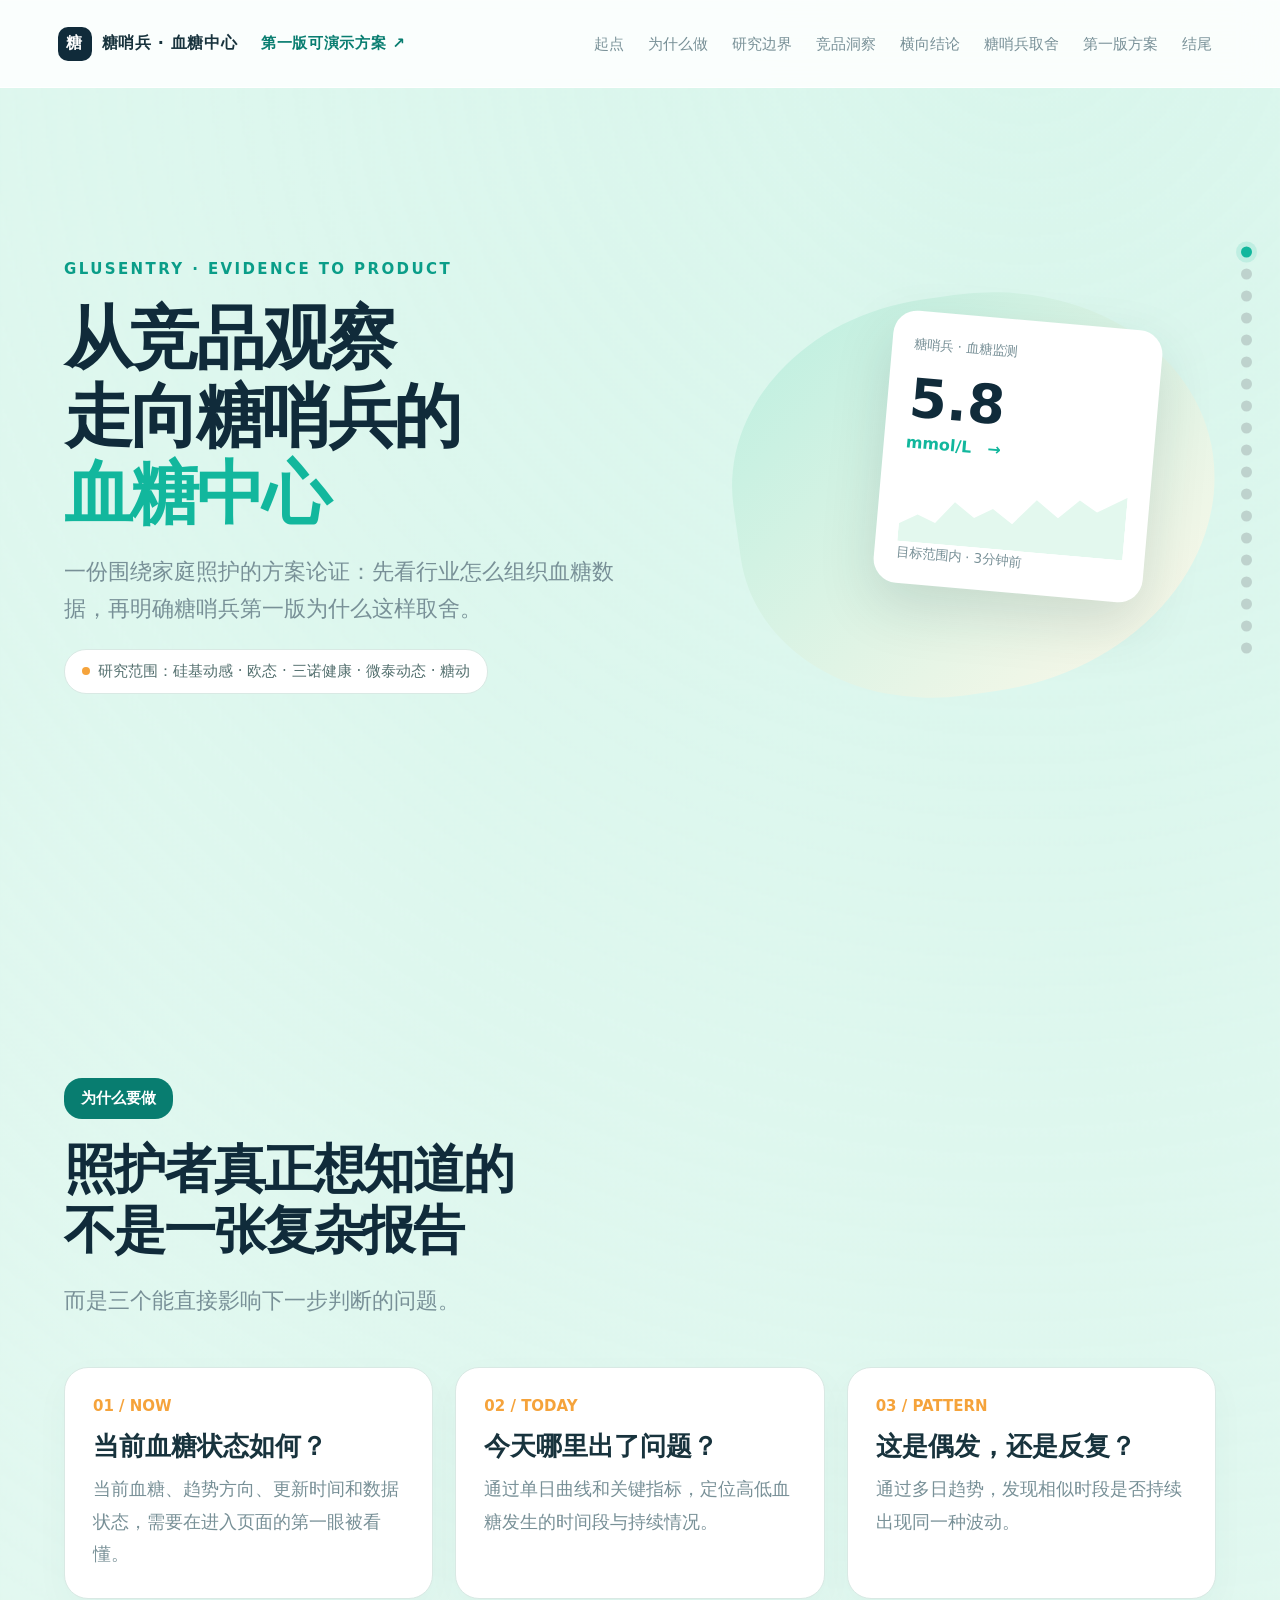
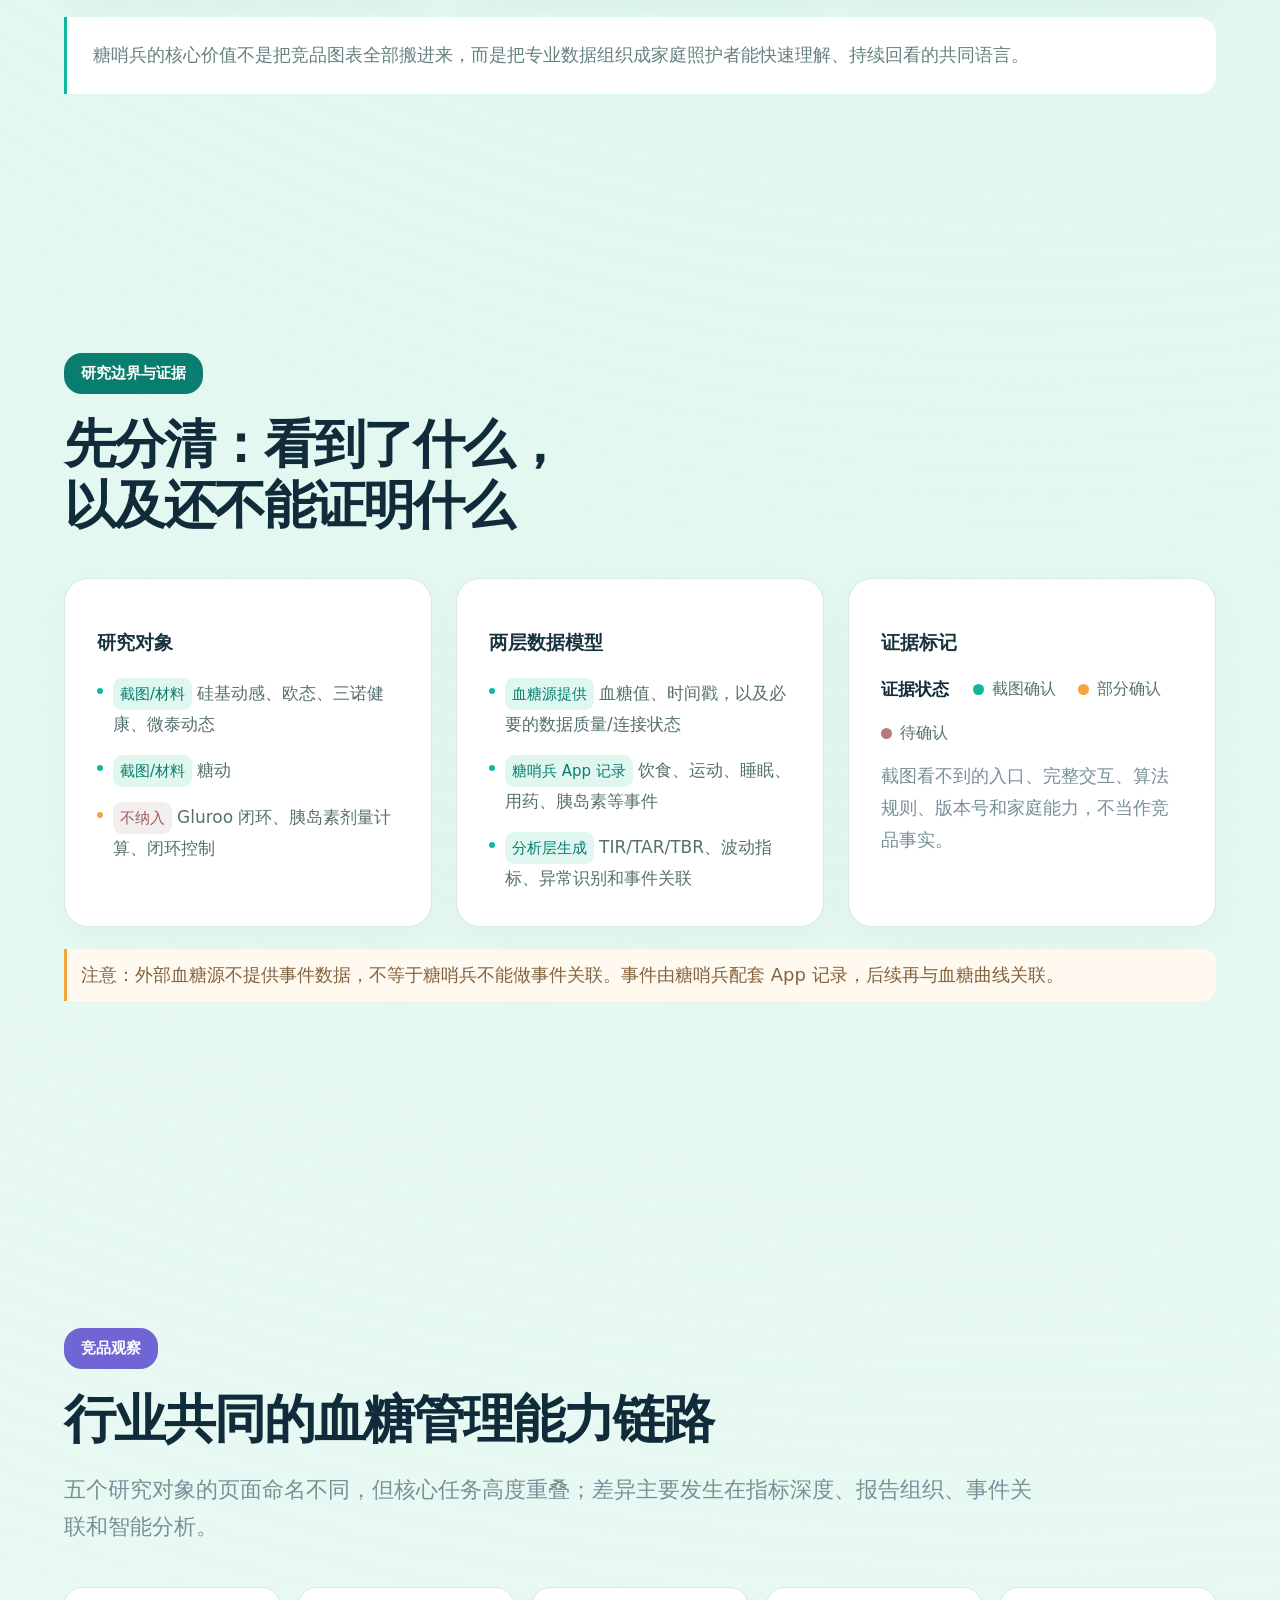
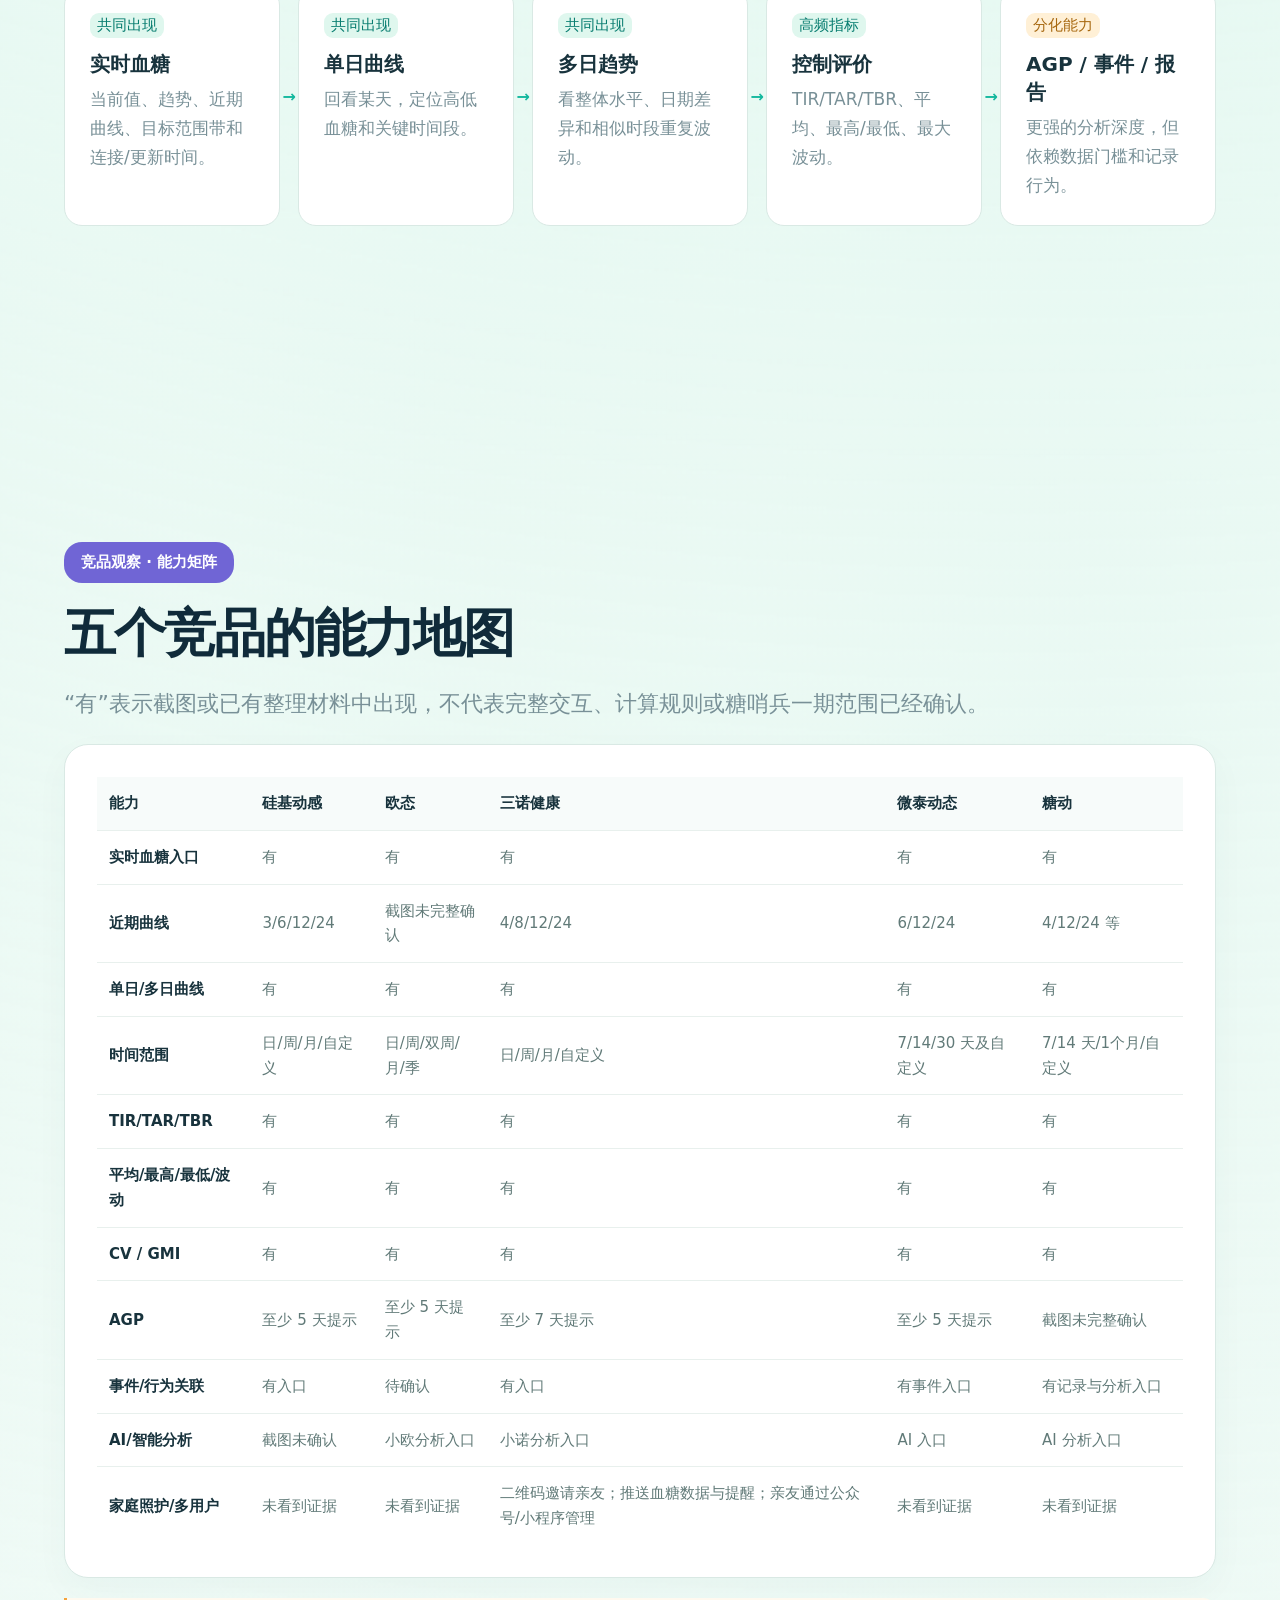
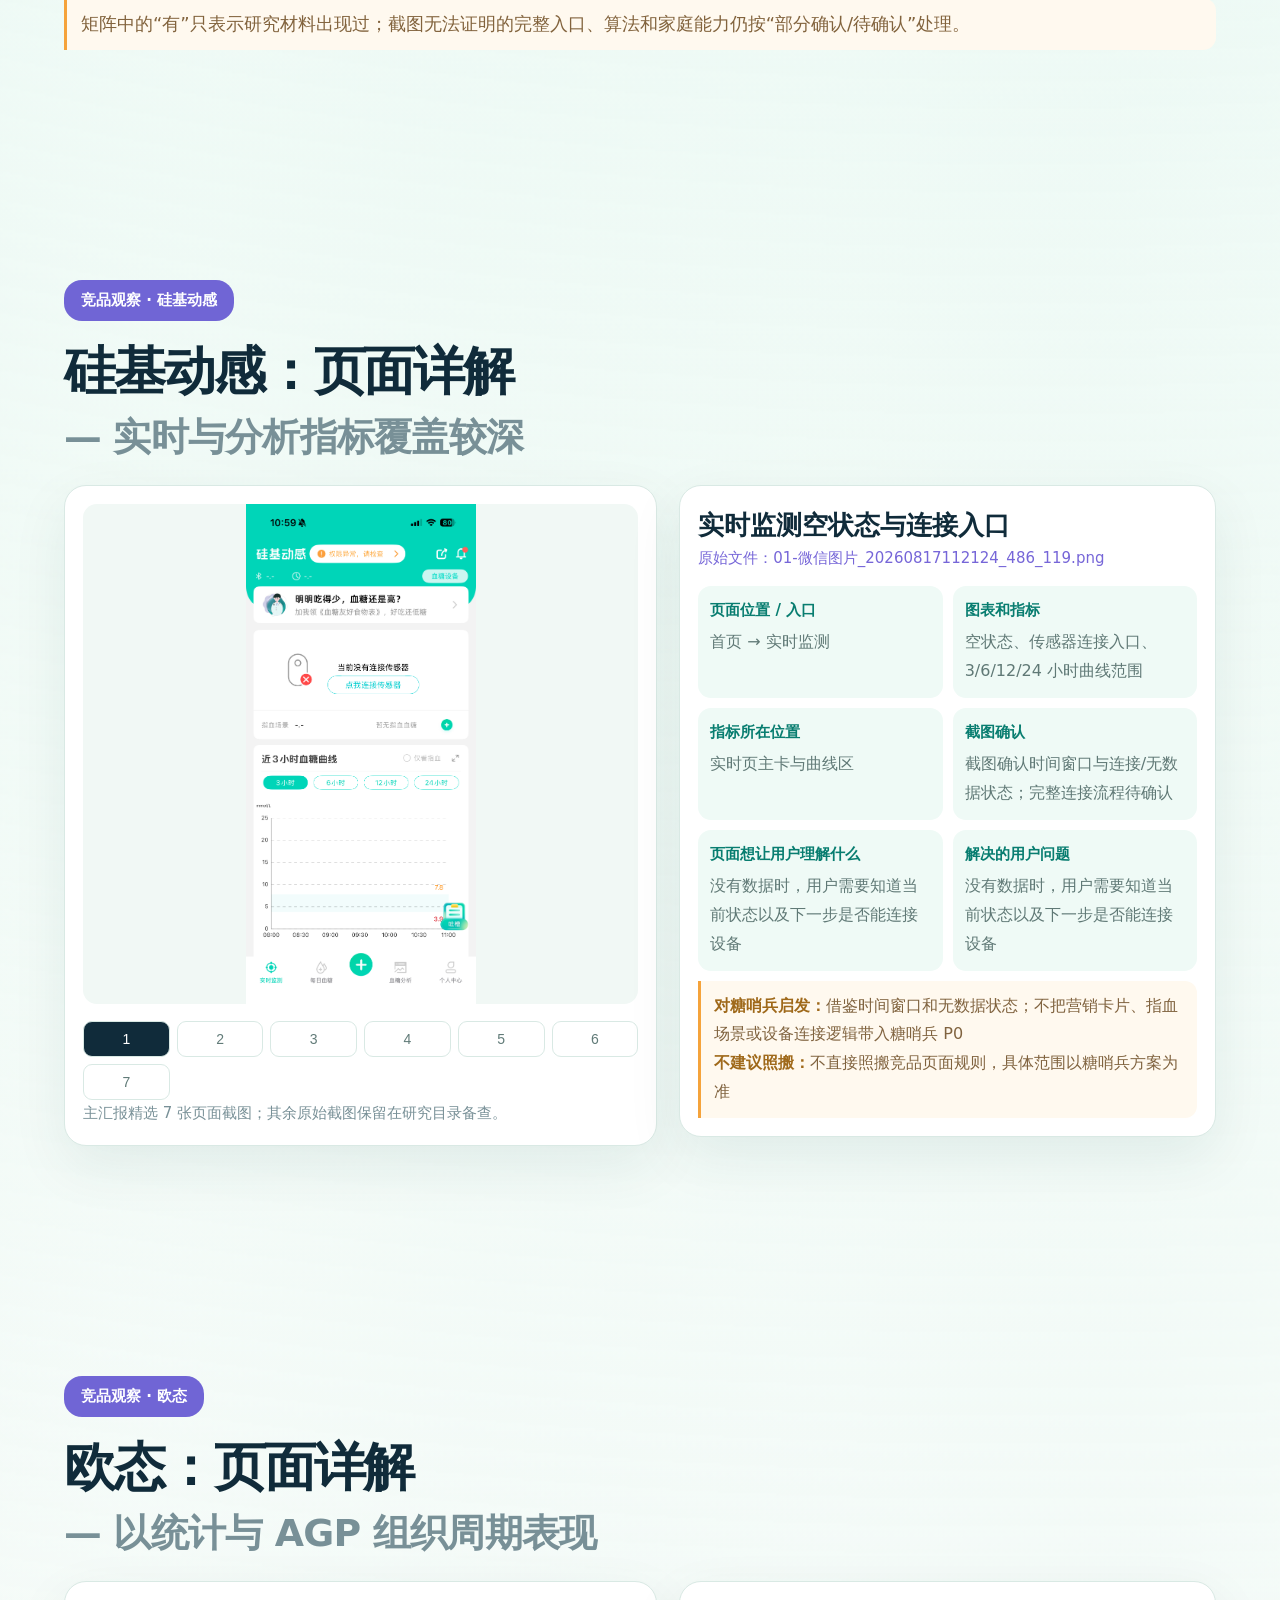
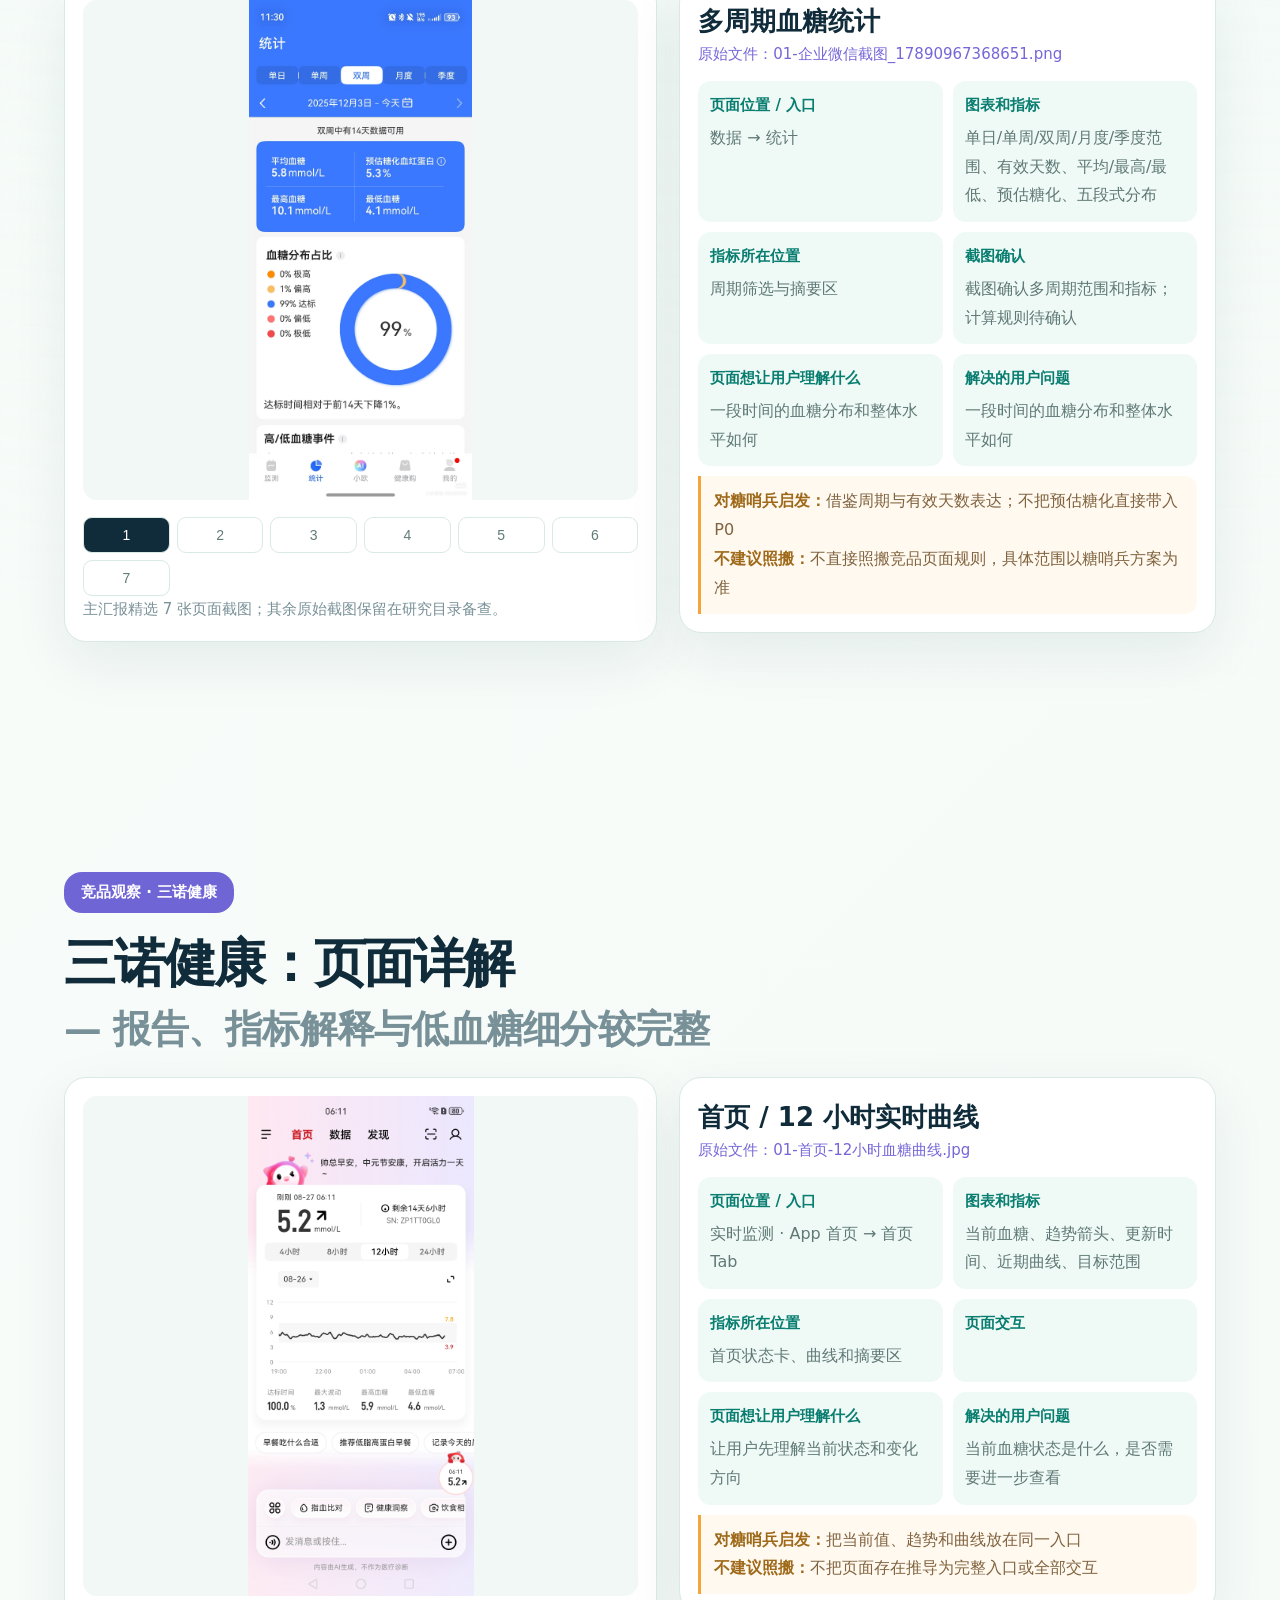
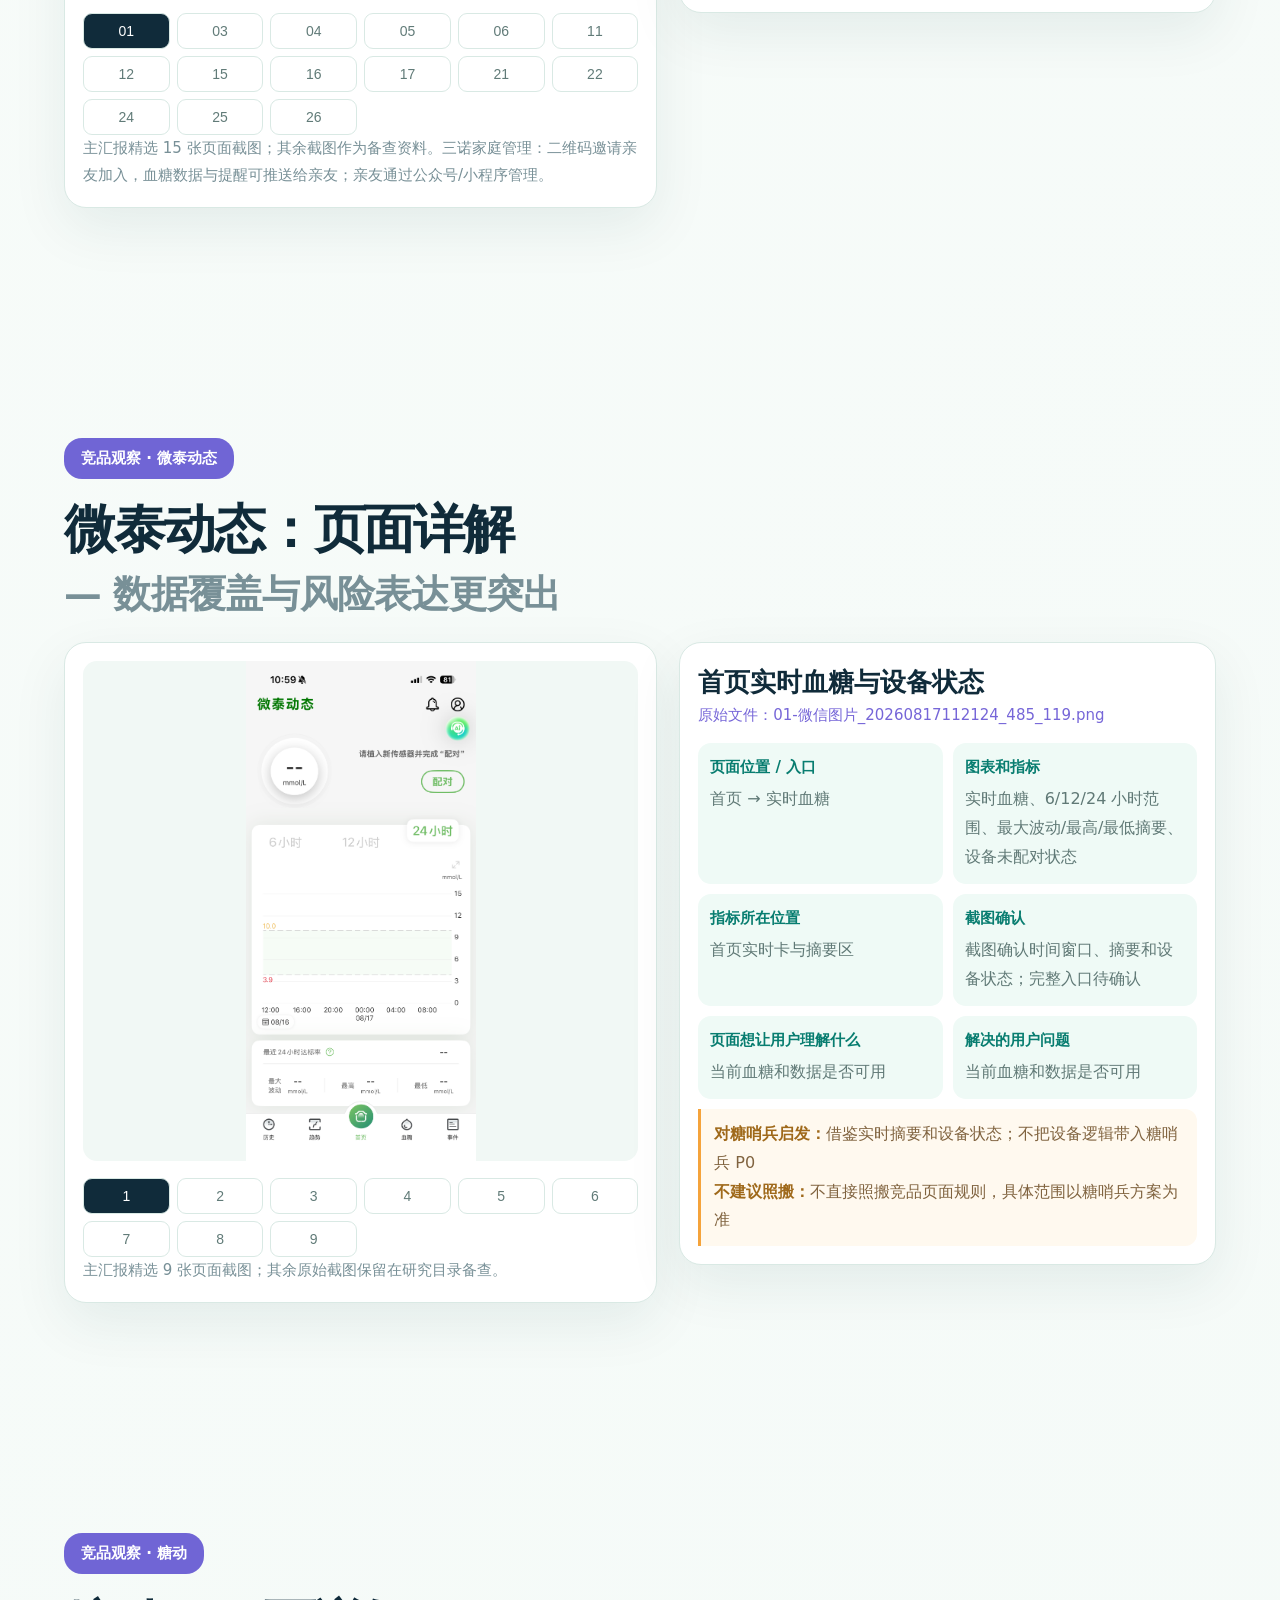
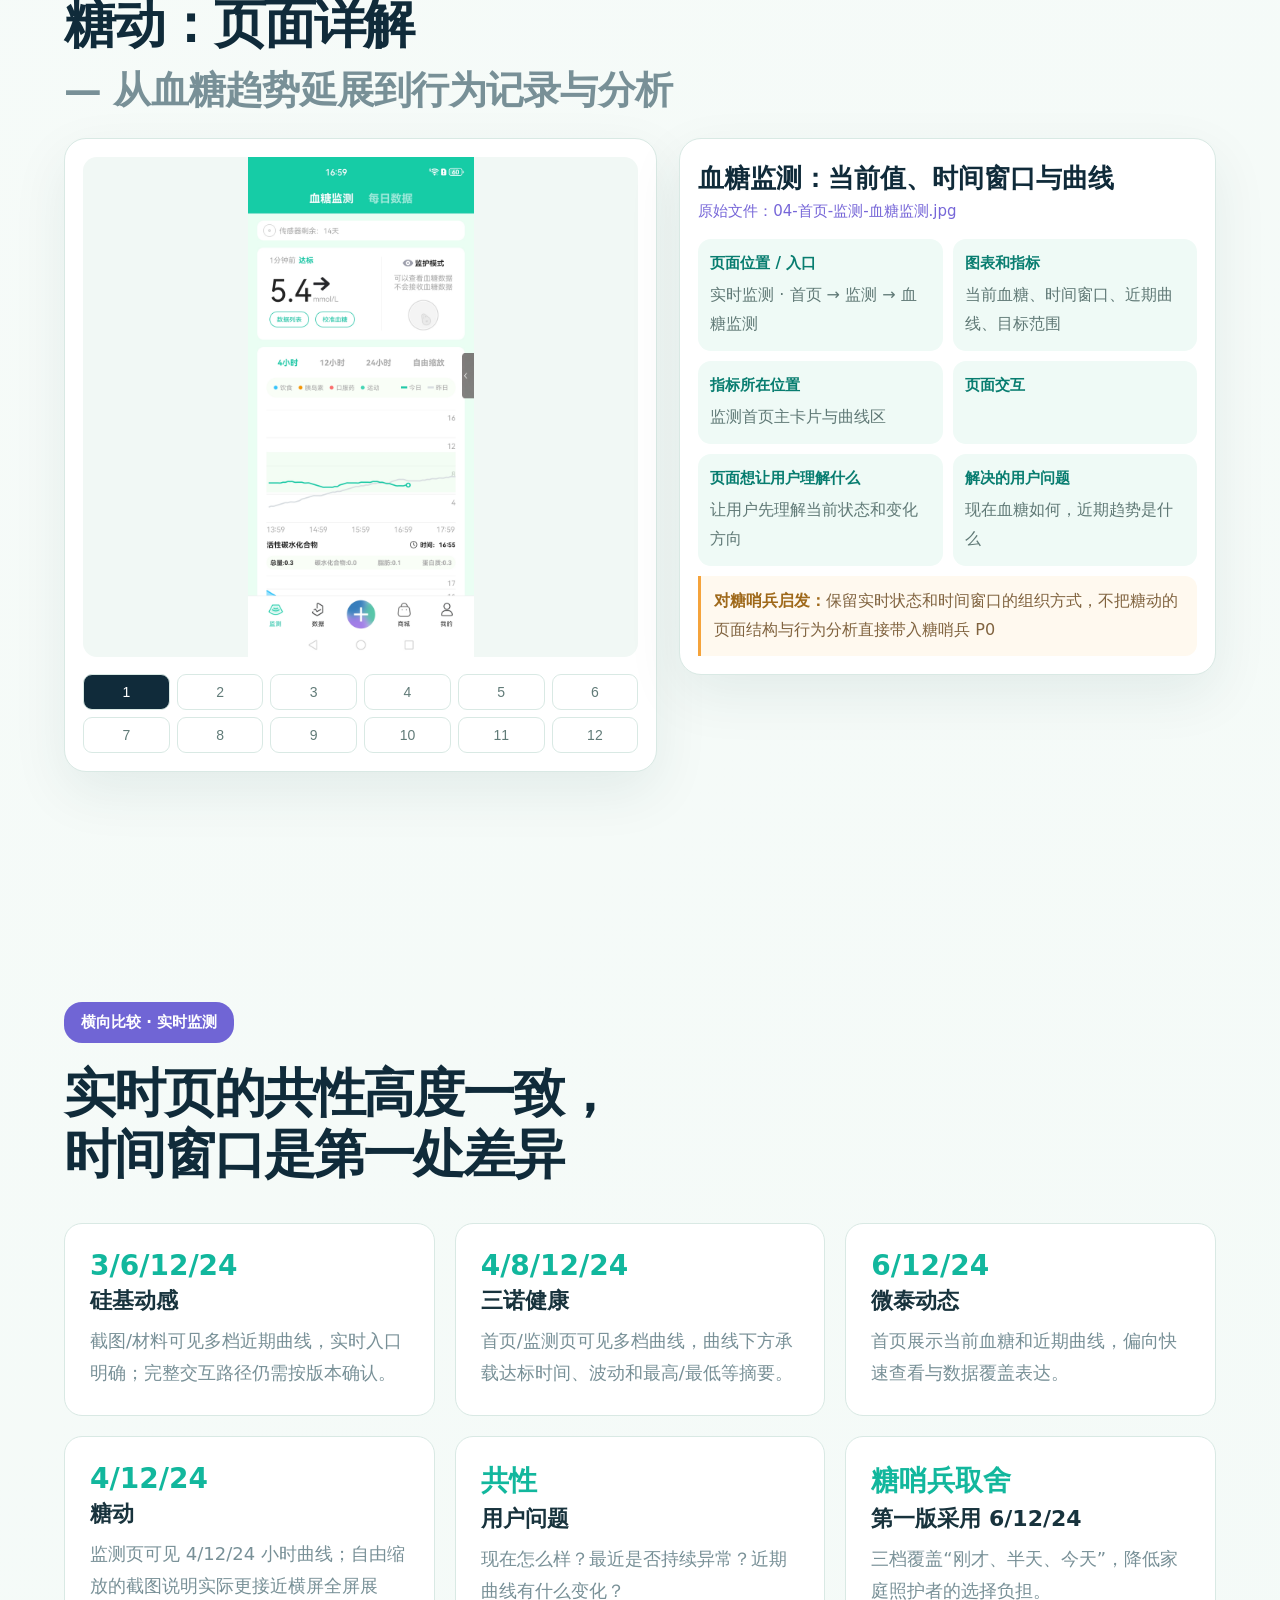
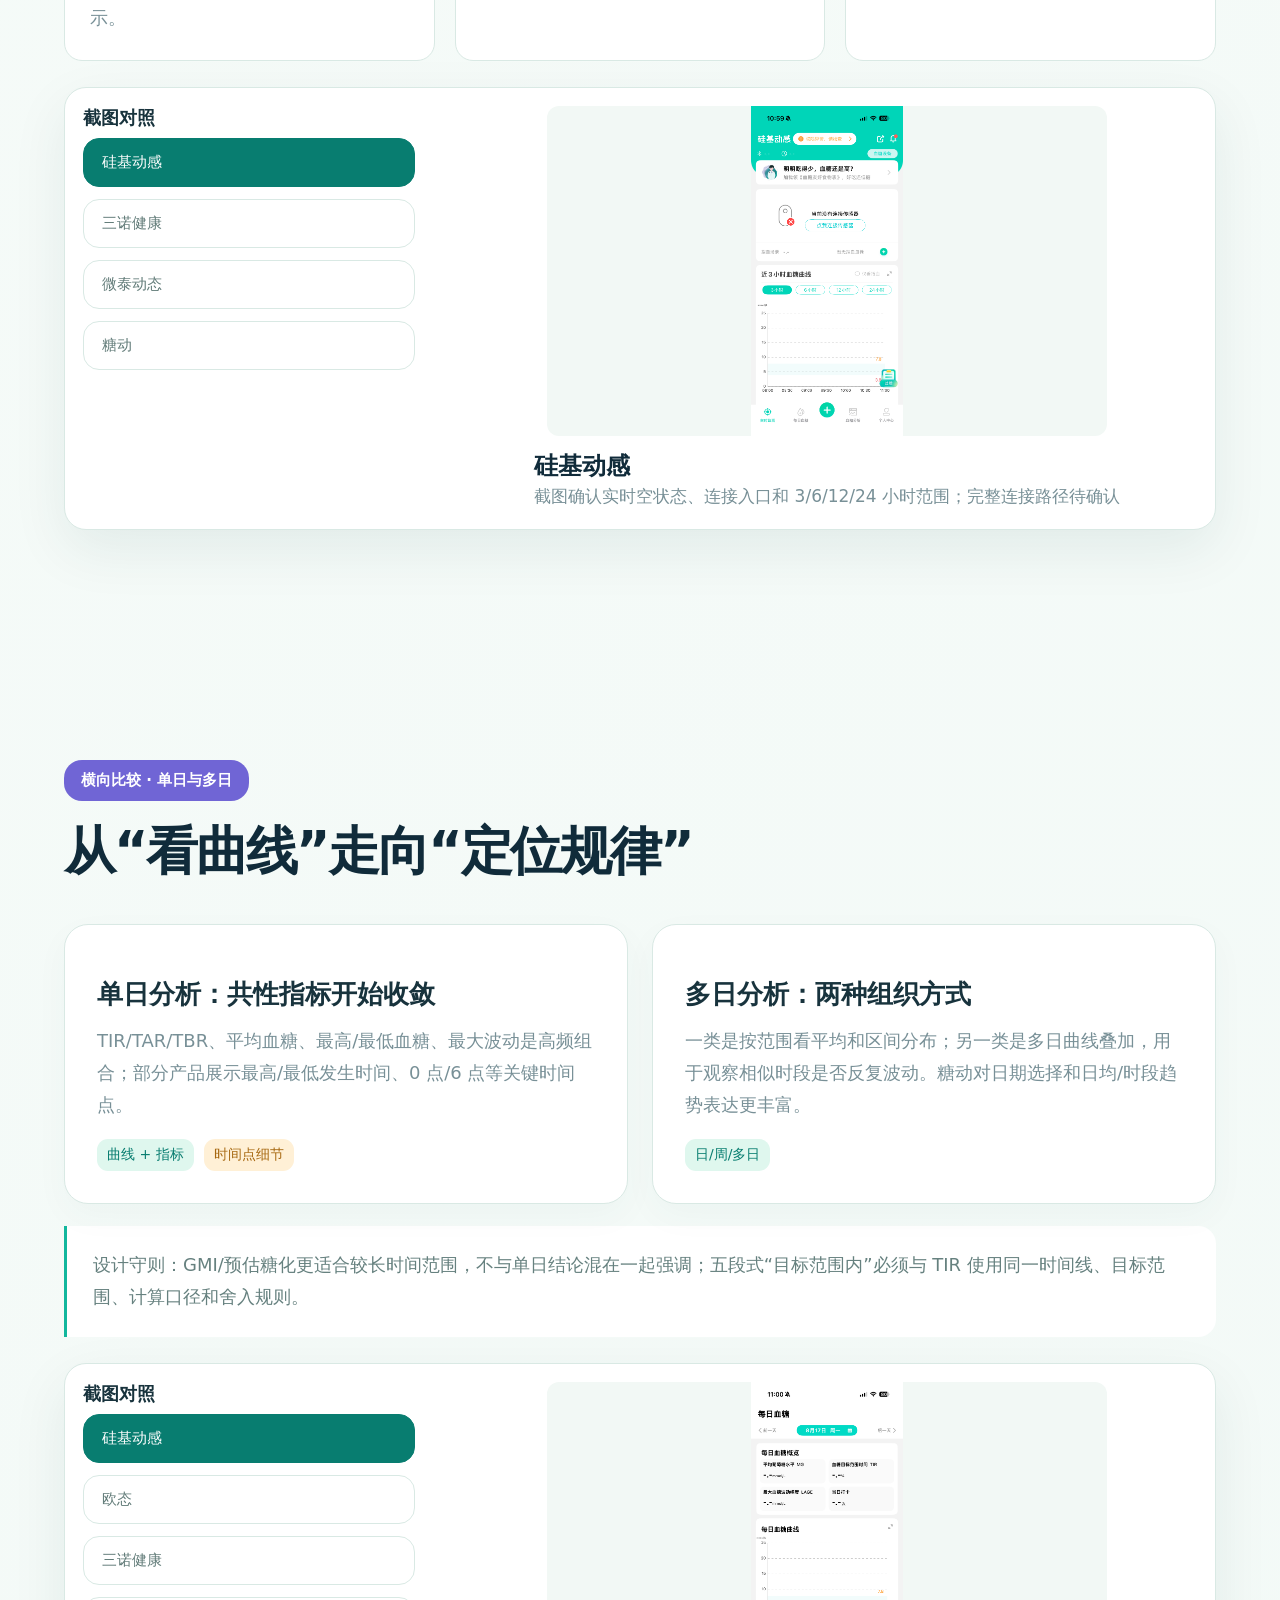
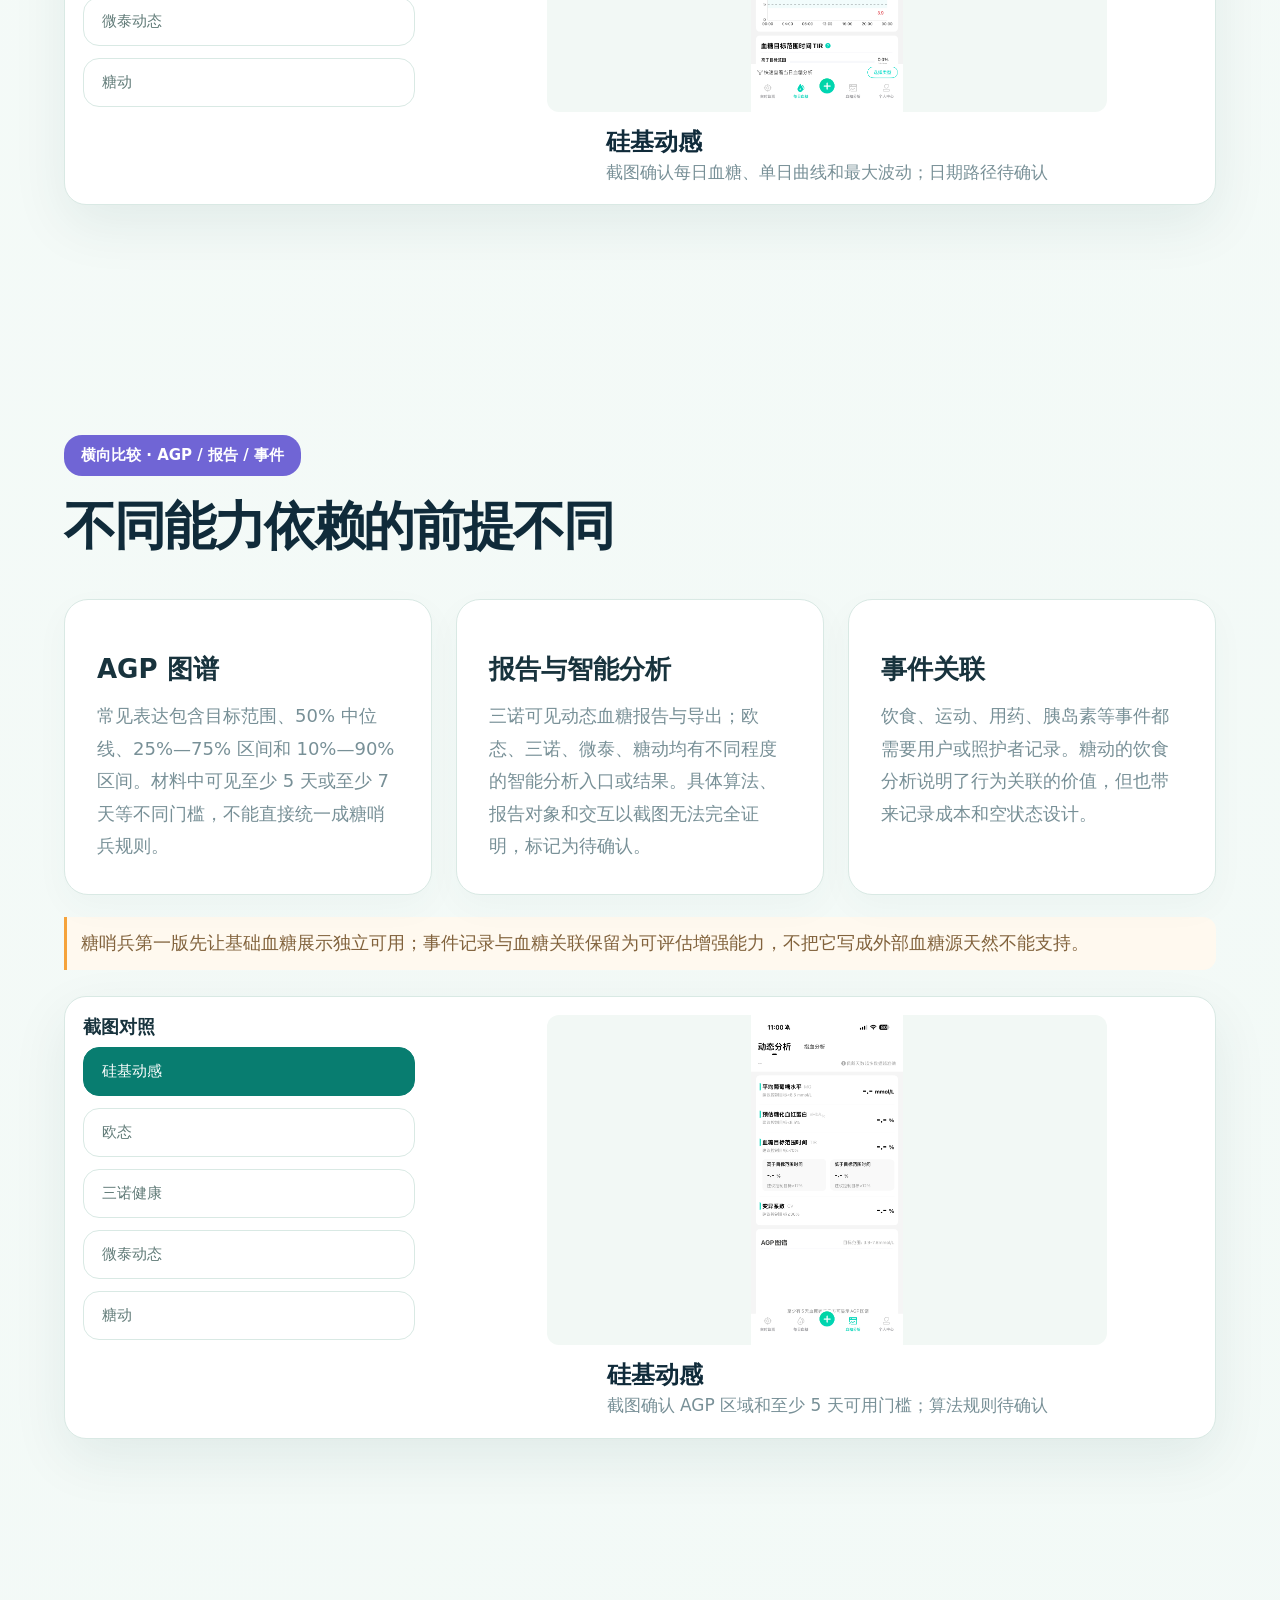
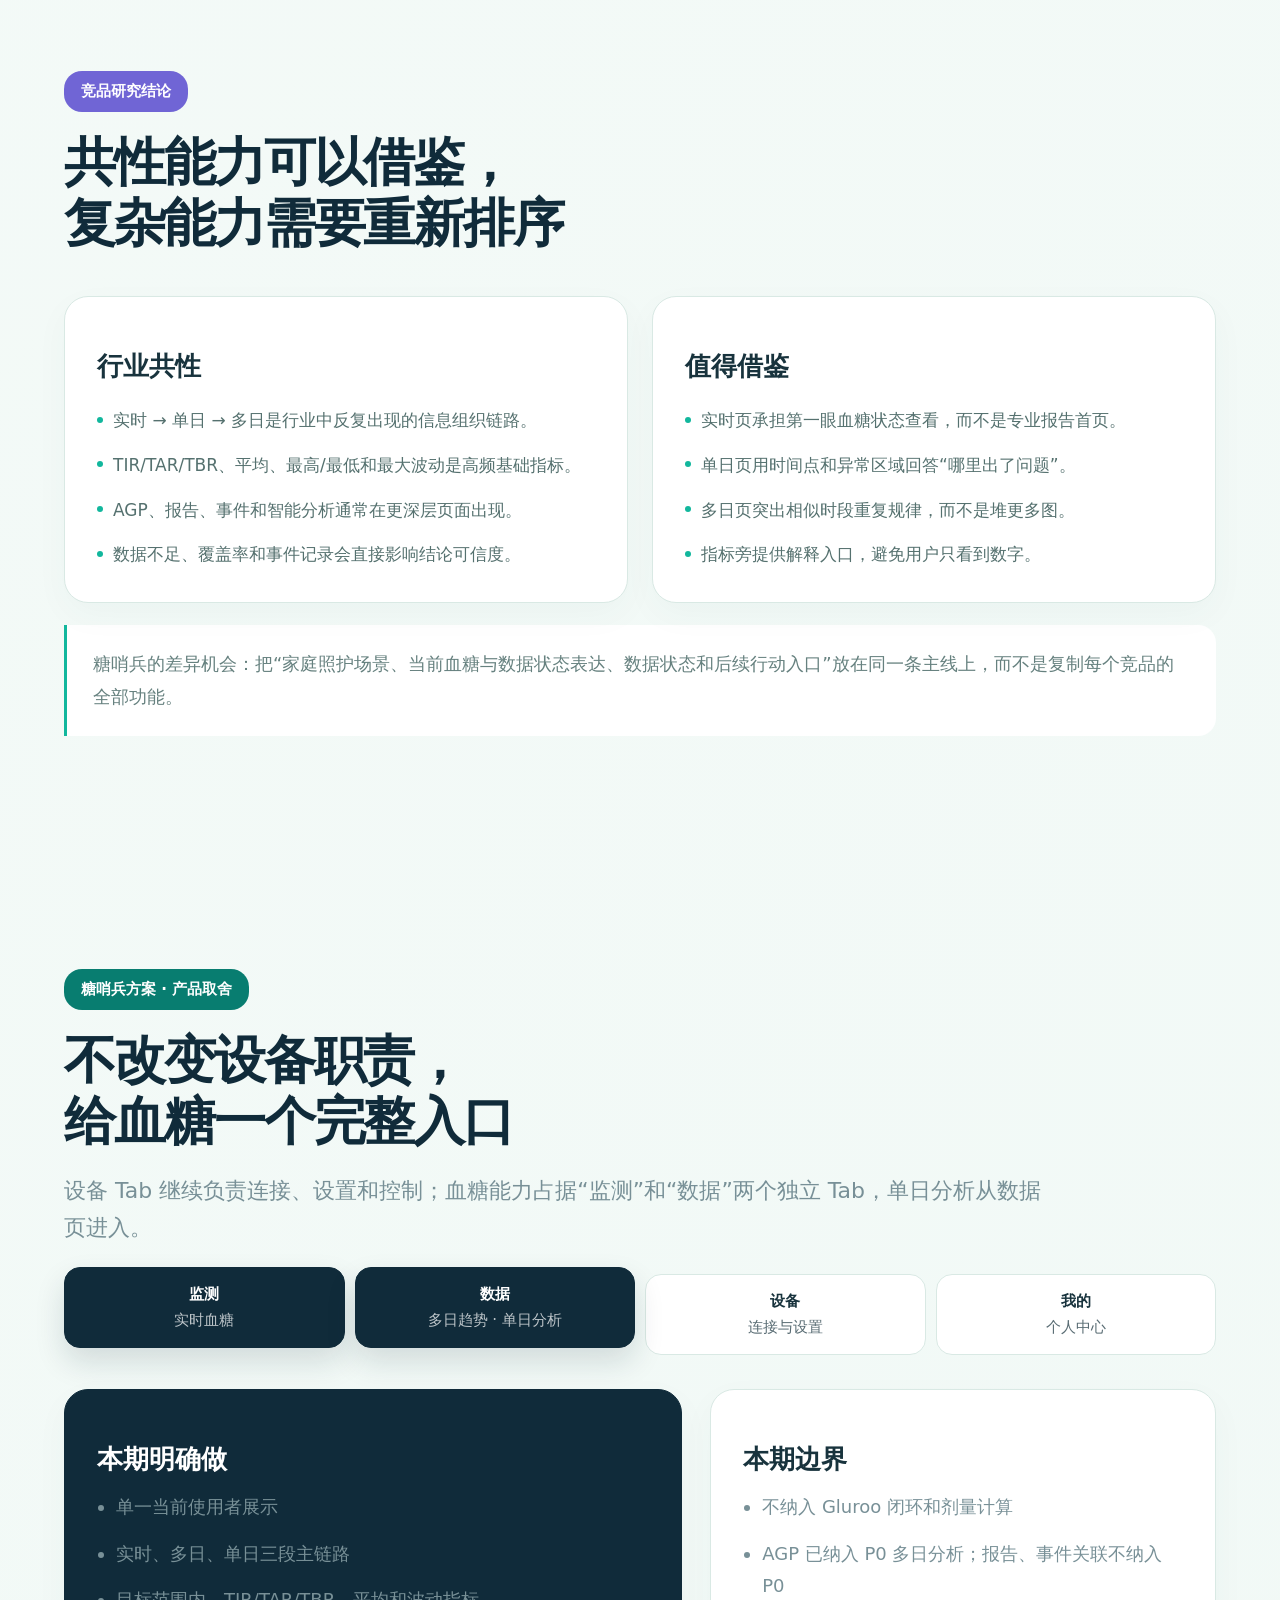
==== commit 0edd25e3: "Update GluSentry review materials" ====
--- a/方案汇报预览.html
+++ b/方案汇报预览.html
@@ -111,33 +111,33 @@
 @media(max-width:900px){.topbar{height:72px}.topbar nav{display:none}.slide{padding:108px 7vw 65px}.hero h1{font-size:clamp(52px,11vw,72px)!important}.section-title{font-size:clamp(42px,9vw,60px)!important}.hero p,.section-sub{font-size:19px!important}.phone-wrap,.prototype-review-page,.compare-panel{grid-template-columns:1fr;gap:28px}.phone{width:min(390px,100%)}.prototype-phone-image{max-width:100%}.compare-panel>.compare-view{grid-column:1;grid-row:auto;min-height:0}.compare-panel>.compare-tabs{flex-direction:row;flex-wrap:wrap}.compare-panel>.compare-tabs button{text-align:center}.compare-panel>.compare-view img{height:260px}}
 </style></head>
 <body><div class="deck">
-<header class="topbar"><div class="brand"><span class="mark">糖</span><span>糖哨兵 · 血糖中心</span></div><nav id="mainNav"><a href="#s1">起点</a><a href="#s2">为什么做</a><a href="#s3">研究边界</a><a href="#s5">竞品观察</a><a href="#s14">横向结论</a><a href="#s15">糖哨兵取舍</a><a href="#s16">第一版方案</a></nav></header><div class="progress" id="progress"></div><main>
-<section class="slide" id="s1"><div class="slide-inner hero"><div><div class="kicker">GLUSENTRY · Evidence to Product</div><h1>从竞品观察<br>走向糖哨兵的<em>血糖中心</em></h1><p>一份围绕家庭照护的方案论证：先看行业怎么组织血糖数据，再明确糖哨兵第一版为什么这样取舍。</p><div class="hero-badge"><i></i>研究范围：硅基动感 · 欧态 · 三诺健康 · 微泰动态 · 糖动</div></div><div class="orb"><div class="orb-card"><small>糖哨兵 · 当前照护对象</small><strong>5.8</strong><span class="trend">mmol/L　→ 稳定</span><div class="mini-line"></div><small>目标范围内 · 3分钟前</small></div></div></div></section>
-<section class="slide" id="s2"><div class="slide-inner"><div class="eyebrow-line"><div><span class="section-band solution">为什么要做</span><h2 class="section-title">照护者真正想知道的<br>不是一张复杂报告</h2><p class="section-sub">而是三个能直接影响下一步判断的问题。</p></div></div><div class="question-grid"><article class="question"><span class="num">01 / NOW</span><h3>现在安全吗？</h3><p>当前血糖、趋势方向、更新时间和异常状态，需要在进入页面的第一眼被看懂。</p></article><article class="question"><span class="num">02 / TODAY</span><h3>今天哪里出了问题？</h3><p>通过单日曲线和关键指标，定位高低血糖发生的时间段与持续情况。</p></article><article class="question"><span class="num">03 / PATTERN</span><h3>这是偶发，还是反复？</h3><p>通过多日趋势，发现相似时段是否持续出现同一种波动。</p></article></div><div class="note" style="margin-top:24px">糖哨兵的核心价值不是把竞品图表全部搬进来，而是把专业数据组织成家庭照护者能快速理解、持续回看的共同语言。</div></div></section>
+<header class="topbar"><div class="brand"><span class="mark">糖</span><span>糖哨兵 · 血糖中心</span></div><nav id="mainNav"><a href="#s1">起点</a><a href="#s2">为什么做</a><a href="#s3">研究边界</a><a href="#s6">竞品洞察</a><a href="#s11">横向结论</a><a href="#s15">糖哨兵取舍</a><a href="#s16">第一版方案</a></nav></header><div class="progress" id="progress"></div><main>
+<section class="slide" id="s1"><div class="slide-inner hero"><div><div class="kicker">GLUSENTRY · Evidence to Product</div><h1>从竞品观察<br>走向糖哨兵的<em>血糖中心</em></h1><p>一份围绕家庭照护的方案论证：先看行业怎么组织血糖数据，再明确糖哨兵第一版为什么这样取舍。</p><div class="hero-badge"><i></i>研究范围：硅基动感 · 欧态 · 三诺健康 · 微泰动态 · 糖动</div></div><div class="orb"><div class="orb-card"><small>糖哨兵 · 当前照护对象</small><strong>5.8</strong><span class="trend">mmol/L　→</span><div class="mini-line"></div><small>目标范围内 · 3分钟前</small></div></div></div></section>
+<section class="slide" id="s2"><div class="slide-inner"><div class="eyebrow-line"><div><span class="section-band solution">为什么要做</span><h2 class="section-title">照护者真正想知道的<br>不是一张复杂报告</h2><p class="section-sub">而是三个能直接影响下一步判断的问题。</p></div></div><div class="question-grid"><article class="question"><span class="num">01 / NOW</span><h3>当前血糖状态如何？</h3><p>当前血糖、趋势方向、更新时间和数据状态，需要在进入页面的第一眼被看懂。</p></article><article class="question"><span class="num">02 / TODAY</span><h3>今天哪里出了问题？</h3><p>通过单日曲线和关键指标，定位高低血糖发生的时间段与持续情况。</p></article><article class="question"><span class="num">03 / PATTERN</span><h3>这是偶发，还是反复？</h3><p>通过多日趋势，发现相似时段是否持续出现同一种波动。</p></article></div><div class="note" style="margin-top:24px">糖哨兵的核心价值不是把竞品图表全部搬进来，而是把专业数据组织成家庭照护者能快速理解、持续回看的共同语言。</div></div></section>
 <section class="slide" id="s3"><div class="slide-inner"><span class="section-band solution">研究边界与证据</span><h2 class="section-title">先分清：看到了什么，<br>以及还不能证明什么</h2><p class="section-sub">本轮只研究糖哨兵配套 App 的血糖中心；糖哨兵硬件设备屏幕已确定，不在本次设计范围。</p><div class="three-grid"><article class="evidence-card"><h3>研究对象</h3><ul class="evidence-list"><li><span class="badge">截图/材料</span>硅基动感、欧态、三诺健康、微泰动态</li><li><span class="badge">截图/材料</span>糖动</li><li class="pending"><span class="badge pending">不纳入</span>Gluroo 闭环、胰岛素剂量计算、闭环控制</li></ul></article><article class="evidence-card"><h3>两层数据模型</h3><ul class="evidence-list"><li><span class="badge">血糖源提供</span>血糖值、时间戳，以及必要的数据质量/连接状态</li><li><span class="badge">糖哨兵 App 记录</span>饮食、运动、睡眠、用药、胰岛素等事件</li><li><span class="badge">分析层生成</span>TIR/TAR/TBR、波动指标、异常识别和事件关联</li></ul></article><article class="evidence-card"><h3>证据标记</h3><div class="legend evidence-legend"><span class="confirmed">截图确认</span><span class="partial">部分确认</span><span class="pending">待确认</span></div><p style="margin-top:16px">截图看不到的入口、完整交互、算法规则、版本号和家庭能力，不当作竞品事实。</p></article></div><div class="rule" style="margin-top:22px">注意：外部血糖源不提供事件数据，不等于糖哨兵不能做事件关联。事件由糖哨兵配套 App 记录，后续再与血糖曲线关联。</div></div></section>
 <section class="slide" id="s4"><div class="slide-inner"><span class="section-band competitor">竞品观察</span><h2 class="section-title">行业共同的血糖管理能力链路</h2><p class="section-sub">五个研究对象的页面命名不同，但核心任务高度重叠；差异主要发生在指标深度、报告组织、事件关联和智能分析。</p><div class="flow"><div class="flow-step"><span class="badge confirmed">共同出现</span><b>实时血糖</b><p>当前值、趋势、近期曲线、目标范围带和连接/更新时间。</p></div><div class="flow-step"><span class="badge confirmed">共同出现</span><b>单日曲线</b><p>回看某天，定位高低血糖和关键时间段。</p></div><div class="flow-step"><span class="badge confirmed">共同出现</span><b>多日趋势</b><p>看整体水平、日期差异和相似时段重复波动。</p></div><div class="flow-step"><span class="badge confirmed">高频指标</span><b>控制评价</b><p>TIR/TAR/TBR、平均、最高/最低、最大波动。</p></div><div class="flow-step"><span class="badge partial">分化能力</span><b>AGP / 事件 / 报告</b><p>更强的分析深度，但依赖数据门槛和记录行为。</p></div></div></div></section>
-<section class="slide" id="s5"><div class="slide-inner"><span class="section-band competitor">竞品观察 · 总览</span><h2 class="section-title">五个产品，分别把重点放在哪里</h2><p class="section-sub">点击卡片进入对应竞品页。截图是证据，不代表糖哨兵已经确定采用同样的页面或能力。</p><div class="competitor-grid" id="competitorCards"></div></div></section>
-<section class="slide" id="s11"><div class="slide-inner"><span class="section-band competitor">横向比较 · 实时监测</span><h2 class="section-title">实时页的共性很稳定，<br>时间窗口是第一处差异</h2><div class="compare-grid"><article class="compare-card"><div class="quote">3/6/12/24</div><h3>硅基动感</h3><p>截图/材料可见多档近期曲线，实时入口明确；完整交互路径仍需按版本确认。</p></article><article class="compare-card"><div class="quote">4/8/12/24</div><h3>三诺健康</h3><p>首页/监测页可见多档曲线，曲线下方承载达标时间、波动和最高/最低等摘要。</p></article><article class="compare-card"><div class="quote">6/12/24</div><h3>微泰动态</h3><p>首页展示当前血糖和近期曲线，偏向快速查看与数据覆盖表达。</p></article><article class="compare-card"><div class="quote">4/12/24</div><h3>糖动</h3><p>监测页可见 4/12/24 小时曲线；自由缩放的截图说明实际更接近横屏全屏展示。</p></article><article class="compare-card"><div class="quote">共性</div><h3>用户问题</h3><p>现在怎么样？最近是否持续异常？有没有需要马上关注的变化？</p></article><article class="compare-card"><div class="quote">糖哨兵取舍</div><h3>第一版采用 6/12/24</h3><p>三档覆盖“刚才、半天、今天”，降低家庭照护者的选择负担。</p></article></div></div></section>
+<section class="slide" id="s5" aria-hidden="true" style="display:none"><div id="competitorCards"></div></section>
+<section class="slide" id="s11"><div class="slide-inner"><span class="section-band competitor">横向比较 · 实时监测</span><h2 class="section-title">实时页的共性高度一致，<br>时间窗口是第一处差异</h2><div class="compare-grid"><article class="compare-card"><div class="quote">3/6/12/24</div><h3>硅基动感</h3><p>截图/材料可见多档近期曲线，实时入口明确；完整交互路径仍需按版本确认。</p></article><article class="compare-card"><div class="quote">4/8/12/24</div><h3>三诺健康</h3><p>首页/监测页可见多档曲线，曲线下方承载达标时间、波动和最高/最低等摘要。</p></article><article class="compare-card"><div class="quote">6/12/24</div><h3>微泰动态</h3><p>首页展示当前血糖和近期曲线，偏向快速查看与数据覆盖表达。</p></article><article class="compare-card"><div class="quote">4/12/24</div><h3>糖动</h3><p>监测页可见 4/12/24 小时曲线；自由缩放的截图说明实际更接近横屏全屏展示。</p></article><article class="compare-card"><div class="quote">共性</div><h3>用户问题</h3><p>现在怎么样？最近是否持续异常？近期曲线有什么变化？</p></article><article class="compare-card"><div class="quote">糖哨兵取舍</div><h3>第一版采用 6/12/24</h3><p>三档覆盖“刚才、半天、今天”，降低家庭照护者的选择负担。</p></article></div></div></section>
 <section class="slide" id="s12"><div class="slide-inner"><span class="section-band competitor">横向比较 · 单日与多日</span><h2 class="section-title">从“看曲线”走向“定位规律”</h2><div class="card-grid two"><article class="card"><h3>单日分析：共性指标开始收敛</h3><p>TIR/TAR/TBR、平均血糖、最高/最低血糖、最大波动是高频组合；部分产品展示最高/最低发生时间、0 点/6 点等关键时间点。</p><div class="legend"><span class="confirmed">曲线 + 指标</span><span class="partial">时间点细节</span></div></article><article class="card"><h3>多日分析：两种组织方式</h3><p>一类是按范围看平均和区间分布；另一类是多日曲线叠加，用于观察相似时段是否反复波动。糖动对日期选择和日均/时段趋势表达更丰富。</p><div class="legend"><span class="confirmed">日/周/多日</span></div></article></div><div class="note" style="margin-top:22px">设计守则：GMI/预估糖化更适合较长时间范围，不与单日结论混在一起强调；五段式“目标范围内”必须与 TIR 使用同一时间线、目标范围、计算口径和舍入规则。</div></div></section>
-<section class="slide" id="s13"><div class="slide-inner"><span class="section-band competitor">横向比较 · AGP / 报告 / 事件</span><h2 class="section-title">越往后，越依赖数据门槛和主动记录</h2><div class="three-grid"><article class="card"><h3>AGP 图谱</h3><p>常见表达包含目标范围、50% 中位线、25%—75% 区间和 10%—90% 区间。材料中可见至少 5 天或至少 7 天等不同门槛，不能直接统一成糖哨兵规则。</p></article><article class="card"><h3>报告与智能分析</h3><p>三诺可见动态血糖报告与导出；欧态、三诺、微泰、糖动均有不同程度的智能分析入口或结果。具体算法、报告对象和交互以截图无法完全证明，标记为待确认。</p></article><article class="card"><h3>事件关联</h3><p>饮食、运动、用药、胰岛素等事件都需要用户或照护者记录。糖动的饮食分析说明了行为关联的价值，但也带来记录成本和空状态设计。</p></article></div><div class="rule" style="margin-top:22px">糖哨兵第一版先让基础血糖展示独立可用；事件记录与血糖关联保留为可评估增强能力，不把它写成外部血糖源天然不能支持。</div></div></section>
-<section class="slide" id="s14"><div class="slide-inner"><span class="section-band competitor">竞品研究结论</span><h2 class="section-title">共性能力可以借鉴，<br>复杂能力需要重新排序</h2><div class="card-grid two"><article class="card"><h3>行业共性</h3><ul class="evidence-list"><li>实时 → 单日 → 多日是稳定的信息链路。</li><li>TIR/TAR/TBR、平均、最高/最低和最大波动是高频基础指标。</li><li>AGP、报告、事件和智能分析通常在更深层页面出现。</li><li>数据不足、覆盖率和事件记录会直接影响结论可信度。</li></ul></article><article class="card"><h3>值得借鉴</h3><ul class="evidence-list"><li>实时页承担第一眼安全判断，而不是专业报告首页。</li><li>单日页用时间点和异常区域回答“哪里出了问题”。</li><li>多日页突出相似时段重复规律，而不是堆更多图。</li><li>指标旁提供解释入口，避免用户只看到数字。</li></ul></article></div><div class="note" style="margin-top:22px">糖哨兵的差异机会：把“家庭照护对象切换、当前风险表达、数据状态和后续行动入口”放在同一条主线上，而不是复制每个竞品的全部功能。</div></div></section>
-<section class="slide" id="s15"><div class="slide-inner"><span class="section-band solution">糖哨兵方案 · 产品取舍</span><h2 class="section-title">不改变设备职责，<br>给血糖一个完整入口</h2><p class="section-sub">设备 Tab 继续负责连接、设置和控制；血糖能力占据“监测”和“数据”两个独立 Tab，单日分析从数据页进入。</p><div class="tabs"><div class="tab active"><b>监测</b><span>实时血糖</span></div><div class="tab active"><b>数据</b><span>多日趋势 · 单日分析</span></div><div class="tab"><b>设备</b><span>连接与设置</span></div><div class="tab"><b>我的</b><span>个人中心</span></div></div><div class="scope"><article class="scope-card highlight"><h3>本期明确做</h3><ul><li>家庭照护对象切换</li><li>实时、单日、多日三段主链路</li><li>目标范围内、TIR/TAR/TBR、平均和波动指标</li><li>数据延迟、中断、不足、部分缺失状态</li></ul></article><article class="scope-card"><h3>本期不直接承诺</h3><ul><li>不设计硬件设备屏幕</li><li>不纳入 Gluroo 闭环和剂量计算</li><li>不把 AGP、报告、事件关联全部默认塞入 P0</li><li>不使用“正常”作为核心标签</li></ul></article></div></div></section>
-<section class="slide" id="s16"><div class="slide-inner phone-wrap"><div class="phone"><div class="mobile-top">血糖监测　　···</div><div class="phone-head"><small>林小满 · 外部 CGM · 3分钟前</small><strong>5.8</strong><small>mmol/L　　→ 稳定</small><div style="font-size:11px;color:#e5fff7;margin-top:8px">目标范围内 · 当前稳定</div></div><div class="phone-card"><h4>最近血糖曲线</h4><div class="chart"></div></div><div class="phone-card"><h4>现在需要关注吗？</h4><p class="muted">当前状态平稳，趋势稳定。出现偏高或偏低时，页面会提示异常状态并支持查看单日分析。</p></div><div class="phone-card"><h4>今日摘要</h4><div class="metrics"><div class="metric"><b>92%</b><span>目标范围内</span></div><div class="metric"><b>5.6</b><span>平均血糖</span></div><div class="metric"><b>0</b><span>异常提醒</span></div></div><div style="display:flex;justify-content:space-between;margin-top:9px;font-size:10px;color:#789097"><span>数据覆盖</span><b style="color:#18333d">23 小时 40 分</b></div></div><div class="phone-bottom"><div class="on"><span>⌁</span>监测</div><div><span>▥</span>数据</div><div><span>▣</span>设备</div><div><span>♙</span>我的</div></div></div><div><span class="section-band solution">糖哨兵方案 · 第一版页面结构</span><h2 class="section-title">三段主链路，<br>对应三个照护问题</h2><p class="section-sub">实时监测负责“现在”，数据 Tab 负责“规律”，单日分析负责“定位”。候选模块在评审中可加入页面组合，但不默认变成一期承诺。</p><p class="tiny authority-note">本页展示第一版方案状态；可交互原型以“糖哨兵血糖中心”当前主页面为准。</p><div class="card-grid two"><article class="card"><h3>血糖 Tab / 实时监测</h3><p>默认照护对象、当前血糖、趋势、更新时间、状态、6/12/24 小时曲线和今日摘要。</p></article><article class="card"><h3>数据 Tab / 多日趋势</h3><p>近 7 天、近 14 天、自定义、覆盖天数、每日平均血糖和下钻到单日。</p></article><article class="card"><h3>单日分析</h3><p>日期、单日曲线、TIR/TAR/TBR、平均/最高/最低/最大波动、事件入口。</p></article><article class="card"><h3>候选增强</h3><p>AGP、报告、夜间分析、CV/GMI、事件关联和照护摘要分层评估。</p></article></div></div></div></section>
+<section class="slide" id="s13"><div class="slide-inner"><span class="section-band competitor">横向比较 · AGP / 报告 / 事件</span><h2 class="section-title">不同能力依赖的前提不同</h2><div class="three-grid"><article class="card"><h3>AGP 图谱</h3><p>常见表达包含目标范围、50% 中位线、25%—75% 区间和 10%—90% 区间。材料中可见至少 5 天或至少 7 天等不同门槛，不能直接统一成糖哨兵规则。</p></article><article class="card"><h3>报告与智能分析</h3><p>三诺可见动态血糖报告与导出；欧态、三诺、微泰、糖动均有不同程度的智能分析入口或结果。具体算法、报告对象和交互以截图无法完全证明，标记为待确认。</p></article><article class="card"><h3>事件关联</h3><p>饮食、运动、用药、胰岛素等事件都需要用户或照护者记录。糖动的饮食分析说明了行为关联的价值，但也带来记录成本和空状态设计。</p></article></div><div class="rule" style="margin-top:22px">糖哨兵第一版先让基础血糖展示独立可用；事件记录与血糖关联保留为可评估增强能力，不把它写成外部血糖源天然不能支持。</div></div></section>
+<section class="slide" id="s14"><div class="slide-inner"><span class="section-band competitor">竞品研究结论</span><h2 class="section-title">共性能力可以借鉴，<br>复杂能力需要重新排序</h2><div class="card-grid two"><article class="card"><h3>行业共性</h3><ul class="evidence-list"><li>实时 → 单日 → 多日是行业中反复出现的信息组织链路。</li><li>TIR/TAR/TBR、平均、最高/最低和最大波动是高频基础指标。</li><li>AGP、报告、事件和智能分析通常在更深层页面出现。</li><li>数据不足、覆盖率和事件记录会直接影响结论可信度。</li></ul></article><article class="card"><h3>值得借鉴</h3><ul class="evidence-list"><li>实时页承担第一眼血糖状态查看，而不是专业报告首页。</li><li>单日页用时间点和异常区域回答“哪里出了问题”。</li><li>多日页突出相似时段重复规律，而不是堆更多图。</li><li>指标旁提供解释入口，避免用户只看到数字。</li></ul></article></div><div class="note" style="margin-top:22px">糖哨兵的差异机会：把“家庭照护对象切换、当前血糖与数据状态表达、数据状态和后续行动入口”放在同一条主线上，而不是复制每个竞品的全部功能。</div></div></section>
+<section class="slide" id="s15"><div class="slide-inner"><span class="section-band solution">糖哨兵方案 · 产品取舍</span><h2 class="section-title">不改变设备职责，<br>给血糖一个完整入口</h2><p class="section-sub">设备 Tab 继续负责连接、设置和控制；血糖能力占据“监测”和“数据”两个独立 Tab，单日分析从数据页进入。</p><div class="tabs"><div class="tab active"><b>监测</b><span>实时血糖</span></div><div class="tab active"><b>数据</b><span>多日趋势 · 单日分析</span></div><div class="tab"><b>设备</b><span>连接与设置</span></div><div class="tab"><b>我的</b><span>个人中心</span></div></div><div class="scope"><article class="scope-card highlight"><h3>本期明确做</h3><ul><li>家庭照护对象切换</li><li>实时、多日、单日三段主链路</li><li>目标范围内、TIR/TAR/TBR、平均和波动指标</li><li>数据延迟、中断、不足、部分缺失状态</li></ul></article><article class="scope-card"><h3>本期边界</h3><ul><li>不设计硬件设备屏幕</li><li>不纳入 Gluroo 闭环和剂量计算</li><li>AGP 已纳入 P0 多日分析；报告、事件关联不纳入 P0</li><li>不使用“正常”作为核心标签</li></ul></article></div></div></section>
+ <section class="slide" id="s16"><div class="slide-inner phone-wrap"><div class="phone"><div class="mobile-top">血糖监测　　···</div><div class="phone-head"><small>林小满 · 外部 CGM · 3分钟前</small><strong>5.8</strong><small>mmol/L　　→</small><div style="font-size:11px;color:#e5fff7;margin-top:8px">目标范围内</div></div><div class="phone-card"><h4>最近血糖曲线</h4><div class="chart"></div></div><div class="phone-card"><h4>今日摘要</h4><div class="metrics"><div class="metric"><b>92%</b><span>目标范围内</span></div><div class="metric"><b>5.6</b><span>平均血糖</span></div><div class="metric"><b>0</b><span>异常提醒</span></div></div><div style="display:flex;justify-content:space-between;margin-top:9px;font-size:10px;color:#789097"><span>数据覆盖</span><b style="color:#18333d">23 小时 40 分</b></div></div><div class="phone-bottom"><div class="on"><span>⌁</span>监测</div><div><span>▥</span>数据</div><div><span>▣</span>设备</div><div><span>♙</span>我的</div></div></div><div><span class="section-band solution">糖哨兵方案 · 第一版页面结构</span><h2 class="section-title">实时监测：确认当前血糖状态</h2><p class="section-sub">将当前血糖、趋势、更新时间和状态放在同一屏，便于快速查看。</p><p class="tiny authority-note">本页展示第一版方案状态；可交互原型以“糖哨兵血糖中心”当前主页面为准。</p><div class="card-grid"><article class="card"><h3>用户先判断什么</h3><p>当前血糖值、趋势与数据状态是什么？</p></article><article class="card"><h3>这样设计</h3><p>首屏展示当前值、趋势、更新时间、近期曲线和今日摘要，不堆叠分析指标。</p></article><article class="card"><h3>为什么这样取舍</h3><p>实时页优先呈现当前信息；复盘与规律分析放在后续页面。</p></article></div></div></div></section>
 <section class="slide" id="s17"><div class="slide-inner"><span class="section-band solution">糖哨兵方案 · 图表与交互</span><h2 class="section-title">图表不只展示数据，<br>还要交代数据是否可信</h2><div class="three-grid"><article class="card"><h3>实时曲线</h3><p>采用 6/12/24 小时；目标范围背景带；点击曲线位置，可查看对应时间、血糖值和更新时间；异常区域可进入单日分析。</p></article><article class="card"><h3>单日与多日</h3><p>单日点击高/低区域定位时段；多日点击某天进入单日；先模拟按钮切换，不强制实现时间轴拖动和缩放。</p></article><article class="card"><h3>指标解释</h3><p>问号说明“它是什么、为什么看、如何理解”，不提供诊断或用药调整建议。</p></article></div><div class="card-grid two"><article class="card"><h3>必须展示的数据状态</h3><ul class="evidence-list"><li>数据延迟：保留最近有效值，但明确更新时间。</li><li>数据中断：显示中断起始时间和恢复提示。</li><li>数据不足：说明当前可算与不可算指标。</li><li>部分缺失：提示指标完整性受影响，不把缺失当作目标范围内。</li></ul></article><article class="card"><h3>统一口径</h3><div class="note">五段式中的“目标范围内”必须与 TIR 使用同一时间线、目标范围、数据截止时间、数据源、异常值处理和舍入规则。</div></article></div></div></section>
-<section class="slide closing" id="s20"><div class="slide-inner"><span class="section-band solution">结论</span><h2 class="section-title">从看见数据，<br>走向看懂照护。</h2><p class="section-sub">竞品给出能力地图，糖哨兵需要做的是重新排序：先让照护者判断现在，再定位当天，最后发现反复规律；把 AGP、报告和事件关联放在有数据、有场景、有价值的位置。</p><div class="hero-badge" style="margin-top:25px"><i></i>糖哨兵血糖中心 · 第一版方案论证汇报</div></div></section>
+<section class="slide closing" id="s20"><div class="slide-inner"><span class="section-band solution">汇报结束 · 进入原型</span><h2 class="section-title">第一版方案，进入原型查看</h2><p class="section-sub">本汇报已完成竞品证据与第一版取舍。接下来进入可演示方案，查看实时监测、多日分析（含 AGP）与单日分析的页面组织。</p><div class="hero-badge" style="margin-top:25px"><i></i>糖哨兵血糖中心 · 第一版方案论证汇报</div><a class="prototype-entry" href="index.html" target="_blank" rel="noopener">打开第一版可演示方案 ↗</a></div></section>
 </main><footer class="footer"><div><h2>糖哨兵血糖中心</h2><p>方案论证汇报 · 竞品观察与第一版取舍</p></div><span class="tag" id="backTop">返回开场 ↑</span></footer></div>
 <div class="modal" id="modal"><div class="modal-inner"><button class="modal-close" id="modalClose">×</button><img id="modalImage" alt="竞品截图"><p id="modalText"></p></div></div>
 <script>
 const competitors=[
-{id:'sig',name:'硅基动感',kind:'CGM 配套类',image:'file:///D:/糖糖圈工作/糖哨兵/血糖图表/国内四大家/硅基.png',entry:'入口：实时/分析相关页面',page:'实时监测、单日/多日分析、AGP/指标相关页面',charts:'实时曲线、单日/多日曲线、目标范围、AGP；材料可见 TIR/TAR/TBR、平均、最高/最低、最大波动、CV、SD、MAGE/MODD、GMI 等',purpose:'让用户从近期血糖看到控制评价和阶段性规律',problem:'当前状态如何、某天哪里异常、长期波动是否稳定',family:'家庭多用户能力未在页面中体现；照护价值主要来自信息完整度',feature:'实时与专业统计指标覆盖较深；部分时间窗口为 3/6/12/24 小时',inspire:'实时与分析分层、把指标解释和 AGP 放入分析路径',avoid:'不直接照搬全部专业指标；AGP 最低天数和算法口径不能未经确认就固化',evidence:'实时、分析与指标覆盖'},
+{id:'sig',name:'硅基动感',kind:'CGM 配套类',image:'file:///D:/糖糖圈工作/糖哨兵/血糖图表/国内四大家/硅基.png',entry:'入口：实时/分析相关页面',page:'实时监测、单日/多日分析、AGP/指标相关页面',charts:'实时曲线、单日/多日曲线、目标范围、AGP；材料可见 TIR/TAR/TBR、平均、最高/最低、最大波动、CV、SD、MAGE/MODD、GMI 等',purpose:'让用户从近期血糖看到控制评价和阶段性规律',problem:'当前状态如何、某天哪里异常、长期波动呈现什么规律',family:'家庭多用户能力未在页面中体现；照护价值主要来自信息完整度',feature:'实时与专业统计指标覆盖较深；部分时间窗口为 3/6/12/24 小时',inspire:'实时与分析分层、把指标解释和 AGP 放入分析路径',avoid:'不直接照搬全部专业指标；AGP 最低天数和算法口径不能未经确认就固化',evidence:'实时、分析与指标覆盖'},
 {id:'ou',name:'欧态',kind:'CGM 配套类',image:'file:///D:/糖糖圈工作/糖哨兵/血糖图表/国内四大家/欧态.png',entry:'入口：监测/统计相关页面',page:'一页式统计、单日/周期分析、AGP/8 点血糖相关页面',charts:'血糖分布、单日/周期曲线、AGP；材料可见 TIR/TAR/TBR、平均、最高/最低、CV、GMI、8 点血糖',purpose:'用一页统计快速理解一段时间的血糖分布',problem:'整体分布怎么样、关键时间点有没有异常',family:'家庭多用户能力未在页面中体现；关键时间点表达可帮助照护者快速回顾',feature:'五段式/环形分布与 8 点血糖表达有辨识度',inspire:'具体百分比必须和目标范围说明一起出现，不只放一个达标率',avoid:'不把 8 点血糖直接当作糖哨兵核心首页；完整入口和计算规则待确认',evidence:'统计、指标与分析'},
-{id:'san',name:'三诺健康',kind:'CGM 配套类',image:'file:///D:/糖糖圈工作/糖哨兵/血糖图表/国内四大家/三诺.png',entry:'入口：首页、数据、动态血糖报告',page:'首页/监测、数据页、动态血糖报告、AGP 与低血糖事件详情',charts:'4/8/12/24 小时曲线、单日趋势、AGP、血糖区间分布；TIR/TAR/TBR、平均、最大波动、CV、GMI 等',purpose:'把实时数据、周期评价、报告和解释连接起来',problem:'当前怎样、周期整体怎样、低血糖事件发生了什么',family:'家庭多用户能力未在页面中体现；报告和解释具备后续照护沟通潜力',feature:'报告、导出、指标解释和低血糖事件细分素材较完整',inspire:'先稳定基础指标、数据状态和解释，再逐步做报告',avoid:'不直接把完整报告、低血糖判定规则或可编辑基本信息带入 P0',evidence:'实时、数据、报告与解释'},
+{id:'san',name:'三诺健康',kind:'CGM 配套类',image:'file:///D:/糖糖圈工作/糖哨兵/血糖图表/国内四大家/三诺.png',entry:'入口：首页、数据、动态血糖报告',page:'首页/监测、数据页、动态血糖报告、AGP 与低血糖事件详情',charts:'4/8/12/24 小时曲线、单日趋势、AGP、血糖区间分布；TIR/TAR/TBR、平均、最大波动、CV、GMI 等',purpose:'把实时数据、周期评价、报告和解释连接起来',problem:'当前怎样、周期整体怎样、低血糖事件发生了什么',family:'家庭多用户能力未在页面中体现；报告和解释具备后续照护沟通潜力',feature:'报告、导出、指标解释和低血糖事件细分素材较完整',inspire:'先建立基础指标、数据状态和解释，再逐步做报告',avoid:'不直接把完整报告、低血糖判定规则或可编辑基本信息带入 P0',evidence:'实时、数据、报告与解释'},
 {id:'wei',name:'微泰动态',kind:'CGM 配套类',image:'file:///D:/糖糖圈工作/糖哨兵/血糖图表/国内四大家/微泰.png',entry:'入口：截图可见首页/动态数据；完整路径部分确认',page:'实时监测、趋势/动态数据、饮食/事件与风险相关页面',charts:'6/12/24 小时曲线、多日趋势、区间分布；TIR/TAR/TBR、平均、最高/最低、最大波动、CV、GMI、LBGI 等',purpose:'在实时查看之外，补充数据覆盖和风险识别',problem:'数据是否连续、近期是否有低血糖风险、问题是否重复',family:'未看到家庭多用户证据；数据覆盖和风险提示可服务照护者关注',feature:'数据覆盖、监测次数和低血糖风险指标表达',inspire:'数据连续性本身要成为可见信息，而不是只给一个数值',avoid:'不把 LBGI 等风险指标未经口径评审就放入 P0',evidence:'部分确认：截图/材料可见指标与趋势；部分入口和交互待确认'},
 {id:'tang',name:'糖动',kind:'独立糖尿病管理/CGM 兼容类，具体定位待确认',image:'file:///D:/糖糖圈工作/糖哨兵/血糖图表/糖动/糖动.png',entry:'入口：截图可见监测、每日数据、动态数据；完整路径部分确认',page:'监测、每日数据、动态数据、饮食分析、报告/AI 相关页面',charts:'4/12/24 小时曲线、日均/时段均值、多日叠加、区间分布；TIR/TAR/TBR、平均、预估糖化、CV、最大波动、8 点血糖',purpose:'把血糖数据与用户主动记录的饮食、运动、用药、胰岛素连接起来',problem:'某餐/某时段是否反复带来血糖波动，整体趋势如何',family:'未看到家庭多用户证据；行为记录和 AI 解释对照护沟通有启发',feature:'监测、趋势、行为关联、饮食对比和 AI 解释形成更完整的管理工具',inspire:'借鉴日均/时段趋势和事件关联思路，先不复制饮食分析复杂度',avoid:'不把饮食分析、营养输入、AI 结论全部写入一期；记录成本和规则需单独评估',evidence:'截图确认：多类页面和行为入口；算法、付费与完整路径待确认'}];
 const competitorAssetMap=[['硅基.png','assets/competitor-silicon.png'],['欧态.png','assets/competitor-oudai.png'],['三诺.png','assets/competitor-sannuo.png'],['微泰.png','assets/competitor-weitai.png'],['糖动.png','assets/competitor-tangdong.png']];competitors.forEach(c=>{const hit=competitorAssetMap.find(x=>c.image.includes(x[0]));if(hit)c.image=hit[1]});
 const cards=document.getElementById('competitorCards');cards.innerHTML=competitors.map(c=>`<article class="competitor-card"><img src="${c.image}" alt="${c.name}竞品截图" data-image="${c.image}" data-caption="${c.name}：${c.evidence}"><div><span class="kind">${c.kind}</span><h3>${c.name}</h3><p class="source-note">${c.evidence}</p><p style="font-size:12px;line-height:1.65;color:#5f7976;margin:13px 0">${c.purpose}</p><button data-go="${c.id}">进入竞品页 →</button></div></article>`).join('');
 competitors.forEach((c,i)=>{const sec=document.createElement('section');sec.className='slide';sec.id=`s${6+i}`;sec.innerHTML=`<div class="slide-inner"><span class="section-band competitor">竞品观察 · ${String(i+1).padStart(2,'0')}</span><h2 class="section-title">${c.name}：${c.page.split('、')[0]}<br><span style="font-size:.62em;color:var(--muted)">${c.purpose}</span></h2><div class="comp-page"><div class="visual"><img src="${c.image}" alt="${c.name}截图证据" data-image="${c.image}" data-caption="${c.name}：${c.evidence}"><p class="tiny" style="margin:10px 2px 0">点击截图查看说明 · ${c.evidence}</p></div><div><div class="detail-grid"><article class="card"><h3>入口与页面</h3><p>${c.entry}<br>${c.page}</p></article><article class="card"><h3>图表与指标</h3><p>${c.charts}</p></article><article class="card"><h3>解决的问题</h3><p>${c.problem}</p></article><article class="card"><h3>家庭照护价值</h3><p>${c.family}</p></article></div><div class="value"><b>竞品特色</b><p>${c.feature}</p></div><div class="value"><b>对糖哨兵的启发</b><p>${c.inspire}</p></div><div class="value" style="background:#fff9ef"><b style="color:#a76810">不建议直接照搬</b><p style="color:#82633d">${c.avoid}</p></div></div></div></div>`;document.querySelector('#s5').after(sec)});
-const main=document.querySelector('main');[...document.querySelectorAll('.comp-page')].map(x=>x.closest('.slide')).sort((a,b)=>Number(a.id.slice(1))-Number(b.id.slice(1))).forEach(x=>main.insertBefore(x,document.getElementById('s11')));const matrix=document.createElement('section');matrix.className='slide';matrix.id='s5b';matrix.innerHTML=`<div class="slide-inner"><span class="section-band competitor">竞品观察 · 能力矩阵</span><h2 class="section-title">五个竞品的能力地图</h2><p class="section-sub">“有”表示截图或已有整理材料中出现，不代表完整交互、计算规则或糖哨兵一期范围已经确认。</p><div class="card" style="overflow:auto"><table style="border-collapse:collapse;width:100%;min-width:900px;font-size:11px"><thead><tr style="background:#f7fbfa"><th style="padding:12px;text-align:left">能力</th><th style="padding:12px;text-align:left">硅基动感</th><th style="padding:12px;text-align:left">欧态</th><th style="padding:12px;text-align:left">三诺健康</th><th style="padding:12px;text-align:left">微泰动态</th><th style="padding:12px;text-align:left">糖动</th></tr></thead><tbody>${[['实时血糖入口','有','有','有','有','有'],['近期曲线','3/6/12/24','截图未完整确认','4/8/12/24','6/12/24','4/12/24 等'],['单日/多日曲线','有','有','有','有','有'],['时间范围','日/周/月/自定义','日/周/双周/月/季','日/周/月/自定义','7/14/30 天及自定义','7/14 天/1个月/自定义'],['TIR/TAR/TBR','有','有','有','有','有'],['平均/最高/最低/波动','有','有','有','有','有'],['CV / GMI','有','有','有','有','有'],['AGP','至少 5 天提示','至少 5 天提示','至少 7 天提示','至少 5 天提示','截图未完整确认'],['事件/行为关联','有入口','待确认','有入口','有事件入口','有记录与分析入口'],['AI/智能分析','截图未确认','小欧分析入口','小诺分析入口','AI 入口','AI 分析入口'],['家庭照护/多用户','未看到证据','未看到证据','未看到证据','未看到证据','未看到证据']].map(r=>`<tr>${r.map((c,j)=>`<td style="padding:10px;border-top:1px solid #e8f0ed;color:${j===0?'#18333d':'#617a78'};font-weight:${j===0?'700':'400'}">${c}</td>`).join('')}</tr>`).join('')}</tbody></table></div><div class="rule" style="margin-top:20px">矩阵中的“有”只表示研究材料出现过；截图无法证明的完整入口、算法和家庭能力仍按“部分确认/待确认”处理。</div></div>`;main.insertBefore(matrix,document.getElementById('s6'));const nav=document.getElementById('mainNav');nav.innerHTML=[['s1','起点'],['s2','为什么做'],['s3','研究边界'],['s4','能力链路'],['s5','竞品总览'],['s5b','能力矩阵'],['s11','实时比较'],['s12','分析比较'],['s13','深层能力'],['s14','研究结论'],['s15','糖哨兵取舍'],['s16','第一版方案'],['s18','优先级'],['s19','结尾']].map(x=>`<a href="#${x[0]}">${x[1]}</a>`).join('');
+const main=document.querySelector('main');[...document.querySelectorAll('.comp-page')].map(x=>x.closest('.slide')).sort((a,b)=>Number(a.id.slice(1))-Number(b.id.slice(1))).forEach(x=>main.insertBefore(x,document.getElementById('s11')));const matrix=document.createElement('section');matrix.className='slide';matrix.id='s5b';matrix.innerHTML=`<div class="slide-inner"><span class="section-band competitor">竞品观察 · 能力矩阵</span><h2 class="section-title">五个竞品的能力地图</h2><p class="section-sub">“有”表示截图或已有整理材料中出现，不代表完整交互、计算规则或糖哨兵一期范围已经确认。</p><div class="card" style="overflow:auto"><table style="border-collapse:collapse;width:100%;min-width:900px;font-size:11px"><thead><tr style="background:#f7fbfa"><th style="padding:12px;text-align:left">能力</th><th style="padding:12px;text-align:left">硅基动感</th><th style="padding:12px;text-align:left">欧态</th><th style="padding:12px;text-align:left">三诺健康</th><th style="padding:12px;text-align:left">微泰动态</th><th style="padding:12px;text-align:left">糖动</th></tr></thead><tbody>${[['实时血糖入口','有','有','有','有','有'],['近期曲线','3/6/12/24','截图未完整确认','4/8/12/24','6/12/24','4/12/24 等'],['单日/多日曲线','有','有','有','有','有'],['时间范围','日/周/月/自定义','日/周/双周/月/季','日/周/月/自定义','7/14/30 天及自定义','7/14 天/1个月/自定义'],['TIR/TAR/TBR','有','有','有','有','有'],['平均/最高/最低/波动','有','有','有','有','有'],['CV / GMI','有','有','有','有','有'],['AGP','至少 5 天提示','至少 5 天提示','至少 7 天提示','至少 5 天提示','截图未完整确认'],['事件/行为关联','有入口','待确认','有入口','有事件入口','有记录与分析入口'],['AI/智能分析','截图未确认','小欧分析入口','小诺分析入口','AI 入口','AI 分析入口'],['家庭照护/多用户','未看到证据','未看到证据','二维码邀请亲友；推送血糖数据与提醒；亲友通过公众号/小程序管理','未看到证据','未看到证据']].map(r=>`<tr>${r.map((c,j)=>`<td style="padding:10px;border-top:1px solid #e8f0ed;color:${j===0?'#18333d':'#617a78'};font-weight:${j===0?'700':'400'}">${c}</td>`).join('')}</tr>`).join('')}</tbody></table></div><div class="rule" style="margin-top:20px">矩阵中的“有”只表示研究材料出现过；截图无法证明的完整入口、算法和家庭能力仍按“部分确认/待确认”处理。</div></div>`;main.insertBefore(matrix,document.getElementById('s6'));const nav=document.getElementById('mainNav');nav.innerHTML=[['s1','起点'],['s2','为什么做'],['s3','研究边界'],['s4','能力链路'],['s5','竞品总览'],['s5b','能力矩阵'],['s11','实时比较'],['s12','分析比较'],['s13','深层能力'],['s14','研究结论'],['s15','糖哨兵取舍'],['s16','第一版方案'],['s18','优先级'],['s19','结尾']].map(x=>`<a href="#${x[0]}">${x[1]}</a>`).join('');
 const ids=['s1','s2','s3','s4','s5','s5b','s6','s7','s8','s9','s10','s11','s12','s13','s14','s15','s16','s17','s18','s19'];const progress=document.getElementById('progress');progress.innerHTML=ids.map((id,i)=>`<button data-to="${id}" aria-label="第${i+1}页"></button>`).join('');const dots=[...progress.querySelectorAll('button')];const links=[...nav.querySelectorAll('a')];const activate=i=>dots.forEach((d,j)=>d.classList.toggle('on',i===j));const io=new IntersectionObserver(es=>es.forEach(e=>{if(e.isIntersecting){const i=ids.indexOf(e.target.id);activate(i);links.forEach(a=>a.classList.toggle('active',a.getAttribute('href')===`#${e.target.id}`))}}),{threshold:.45});ids.forEach(id=>{const e=document.getElementById(id);if(e)io.observe(e)});dots.forEach(d=>d.onclick=()=>document.getElementById(d.dataset.to)?.scrollIntoView());
 document.querySelectorAll('[data-go]').forEach(b=>b.onclick=()=>document.getElementById('s'+(6+competitors.findIndex(c=>c.id===b.dataset.go)))?.scrollIntoView());const modal=document.getElementById('modal'),modalImage=document.getElementById('modalImage'),modalText=document.getElementById('modalText');document.querySelectorAll('[data-image]').forEach(img=>img.onclick=()=>{modalImage.src=img.dataset.image;modalImage.alt=img.alt;modalText.textContent=img.dataset.caption||'截图证据';modal.classList.add('open')});document.getElementById('modalClose').onclick=()=>modal.classList.remove('open');modal.onclick=e=>{if(e.target===modal)modal.classList.remove('open')};
  document.getElementById('backTop').onclick=()=>document.getElementById('s1').scrollIntoView();
@@ -146,6 +146,7 @@
 <script>
 (()=>{const map=[['硅基.png','assets/competitor-silicon.png'],['欧态.png','assets/competitor-oudai.png'],['三诺.png','assets/competitor-sannuo.png'],['微泰.png','assets/competitor-weitai.png'],['糖动.png','assets/competitor-tangdong.png']];document.querySelectorAll('img[data-image]').forEach(img=>{const hit=map.find(x=>img.dataset.image.includes(x[0]));if(hit){img.src=hit[1];img.dataset.image=hit[1]}})})();
 </script>
+<style>.detail-subtitle{font-size:.46em;color:var(--muted);font-weight:600;letter-spacing:-.02em}</style>
 <script src="assets/page-explorer.js"></script>
 <script>
 (()=>{
@@ -165,7 +166,7 @@
 (()=>{const priority={"AGP 图谱":"P1","夜间分析":"P1","CV / GMI":"P1","基础血糖周报":"P1.5","照护摘要":"P1.5","事件关联":"P2"};document.querySelectorAll('#candidateStrip .candidate').forEach(b=>{const name=b.dataset.candidate,tag=priority[name]||'';if(tag)b.innerHTML=`<span style="font-size:10px;color:#a36b00;margin-right:6px">${tag}</span>${name}`})})();
 </script>
 <script>
-(()=>{const card=[...document.querySelectorAll('.scope-card')].find(x=>x.querySelector('h3')?.textContent.trim()==='本期不直接承诺');if(!card)return;card.querySelector('h3').textContent='本期不做';card.querySelectorAll('li').forEach(li=>{const text=li.textContent.trim();if(text.startsWith('不设计硬件设备屏幕')||text.startsWith('不使用“正常”作为核心标签'))li.remove()})})();
+(()=>{const card=[...document.querySelectorAll('.scope-card')].find(x=>x.querySelector('h3')?.textContent.trim()==='本期边界');if(!card)return;card.querySelectorAll('li').forEach(li=>{const text=li.textContent.trim();if(text.startsWith('不设计硬件设备屏幕')||text.startsWith('不使用“正常”作为核心标签'))li.remove()})})();
 </script>
 <style>
 .prototype-review-page{display:grid;grid-template-columns:minmax(500px,1.08fr) minmax(330px,.92fr);gap:46px;align-items:start;margin-top:32px}.prototype-frame{overflow:visible}.prototype-phone-image{display:block;width:100%;max-width:390px;height:auto;margin:0 auto;object-fit:contain;object-position:top center}.prototype-copy{padding:16px 0}.prototype-copy h2{margin-top:16px}.prototype-copy .section-sub{max-width:620px}.prototype-copy .copy-block{margin-top:24px}.prototype-copy .copy-block h3{font-size:15px;margin:0 0 7px;color:var(--navy)}.prototype-copy .copy-block p{font-size:13px;line-height:1.8;color:var(--muted);margin:0}.prototype-boundary{margin-top:25px;padding:14px 16px;border-left:3px solid var(--orange);background:#fff9ef;border-radius:0 13px 13px 0;color:#82633d;font-size:12px;line-height:1.7}@media(max-width:900px){.prototype-review-page{grid-template-columns:1fr;gap:22px}}
@@ -180,9 +181,9 @@
   oldInteraction?.remove();
   const frame=(screen)=>`<div class="prototype-frame"><img class="prototype-phone-image" src="assets/sugar-sentinel-${screen}.png" alt="${screen} 原型页面"></div>`;
   const copy=(title,sub,blocks,boundary='')=>`<div class="prototype-copy"><span class="section-band solution">糖哨兵方案 · 第一版原型</span><h2 class="section-title">${title}</h2><p class="section-sub">${sub}</p>${blocks.map(x=>`<div class="copy-block"><h3>${x[0]}</h3><p>${x[1]}</p></div>`).join('')}${boundary?`<div class="prototype-boundary">${boundary}</div>`:''}</div>`;
-  realtime.innerHTML=`<div class="slide-inner prototype-review-page">${frame('realtime')}${copy('实时监测：先判断现在是否需要关注','把当前血糖、趋势、更新时间和状态放在同一屏，让照护者先完成即时判断。',[['用户先判断什么','现在血糖是否平稳？趋势是上升、下降还是稳定？数据是否仍然可信？'],['这样设计','首屏优先展示当前值、趋势、更新时间、近期曲线、当前状态和今日摘要；异常时再引导进入单日分析，而不是一开始堆叠全部专业指标。'],['为什么这样取舍','实时场景的首要任务是快速判断，而不是完成复盘。先降低照护者获取当前状态的成本，再把分析放到后续路径。']])}</div>`;
+  realtime.innerHTML=`<div class="slide-inner prototype-review-page">${frame('realtime')}${copy('实时监测：确认当前血糖状态','将当前血糖、趋势、更新时间和状态放在同一屏，便于快速查看。',[['用户先判断什么','当前血糖值、趋势与数据状态是什么？'],['这样设计','首屏展示当前值、趋势、更新时间、近期曲线和今日摘要，不堆叠分析指标。'],['为什么这样取舍','实时页优先呈现当前信息；复盘与规律分析放在后续页面。']])}</div>`;
   const trend=document.createElement('section');trend.className='slide';trend.id='s17';trend.innerHTML=`<div class="slide-inner prototype-review-page">${frame('trend')}${copy('多日分析：从整体控制看重复波动','把周期指标、AGP 与每日趋势放在同一页，判断异常是偶发还是反复出现。',[['用户先判断什么','这段时间整体控制如何？哪些天或哪些时段反复出现相似波动？'],['这样设计','通过时间范围、数据覆盖、周期核心指标、AGP、每日趋势与单日下钻，把连续记录组织成可比较的分析路径。'],['为什么这样取舍','AGP 与周期指标、多日趋势同属多日分析，不独立成页；它用于从不同日期中归纳相似时段的重复波动，确认规律后再定位具体某一天。']])}</div>`;
-  const analysis=document.createElement('section');analysis.className='slide';analysis.id='s18';analysis.innerHTML=`<div class="slide-inner prototype-review-page">${frame('analysis')}${copy('单日分析：定位当天波动的具体时段','回到具体一天，用曲线和关键指标定位高低波动发生的时段。',[['用户先判断什么','今天的异常发生在什么时候？持续多久？当天整体波动是否需要关注？'],['这样设计','将单日曲线、目标范围、核心指标和异常时段放在同一页面；点击曲线位置，可查看对应时间、血糖值和更新时间。'],['为什么这样取舍','多日分析负责发现规律，单日分析负责解释一次具体波动。两页分工明确，避免在一张页面里同时承担长期判断和当天定位。']])}</div>`;
+  const analysis=document.createElement('section');analysis.className='slide';analysis.id='s18';analysis.innerHTML=`<div class="slide-inner prototype-review-page">${frame('analysis')}${copy('单日分析：定位当天波动的具体时段','回到具体一天，用曲线和关键指标定位高低波动发生的时段。',[['用户先判断什么','今天的异常发生在什么时候？持续多久？当天整体波动有多大？'],['这样设计','将单日曲线、目标范围、核心指标和异常时段放在同一页面；点击曲线位置，可查看对应时间、血糖值和更新时间。'],['为什么这样取舍','多日分析负责发现规律，单日分析负责解释一次具体波动。两页分工明确，避免在一张页面里同时承担长期判断和当天定位。']])}</div>`;
   root.insertBefore(trend,candidates);root.insertBefore(analysis,candidates);
   const nav=document.getElementById('mainNav');
    nav.innerHTML=[['s1','起点'],['s3','研究边界'],['s5','竞品洞察'],['s15','糖哨兵取舍'],['s16','第一版方案'],['s20','结尾']].map(x=>`<a href="#${x[0]}">${x[1]}</a>`).join('');
@@ -197,24 +198,55 @@
   document.querySelectorAll('#candidateStrip [data-candidate="AGP 图谱"]').forEach((item)=>item.remove());
   const p0List=document.querySelector('#s19 .scope-card.highlight ul');
   if(p0List&&!p0List.textContent.includes('AGP'))p0List.insertAdjacentHTML('beforeend','<li>AGP 图谱（多日分析核心模块）</li>');
-  const singleUserText={'糖哨兵 · 当前照护对象':'糖哨兵 · 血糖监测','默认照护对象':'当前使用者','当前照护对象':'血糖监测','切换对象':'对象切换（本期不做，纳入时机待定）','家庭成员':'单一使用者','实时监测、单日分析、多日趋势':'实时监测、单日分析、多日分析（含 AGP）','不把 AGP、报告、事件关联全部默认塞入 P0':'AGP 已纳入 P0 多日分析；报告、事件关联不纳入 P0'};
+  const singleUserText={'糖哨兵 · 当前照护对象':'糖哨兵 · 血糖监测','默认照护对象':'当前使用者','当前照护对象':'血糖监测','切换对象':'对象切换（本期不纳入，纳入时机待定）','家庭成员':'单一使用者','实时监测、单日分析、多日趋势':'实时监测、单日分析、多日分析（含 AGP）'};
   const walker=document.createTreeWalker(document.body,NodeFilter.SHOW_TEXT);const textNodes=[];while(walker.nextNode())textNodes.push(walker.currentNode);textNodes.forEach(node=>{let value=node.nodeValue;Object.entries(singleUserText).forEach(([from,to])=>{value=value.split(from).join(to)});node.nodeValue=value});
   document.querySelectorAll('#s15 .scope-card.highlight li').forEach(li=>{if(li.textContent.includes('家庭照护对象切换'))li.textContent='单一当前使用者展示';});
   document.querySelectorAll('#s19 .scope-card.highlight li').forEach(li=>{if(li.textContent.includes('对象切换'))li.textContent='单一当前使用者展示';});
   document.querySelectorAll('#s14 .note').forEach(note=>{note.textContent=note.textContent.replace('家庭照护对象切换、','家庭照护场景、');});
   const scopeNote=document.querySelector('#s15 .scope-card:not(.highlight) li:nth-child(3)');if(scopeNote)scopeNote.textContent='不把报告、事件关联全部默认塞入 P0；多照护对象纳入时机待定';
+  const familyMatrixRow=[...document.querySelectorAll('#s5b tr')].find(row=>row.innerText.includes('家庭照护/多用户'));if(familyMatrixRow&&familyMatrixRow.cells[3])familyMatrixRow.cells[3].textContent='二维码邀请亲友；推送血糖数据与提醒；亲友通过公众号/小程序管理';
 })();
 </script>
 <style>
 .footer{min-height:18vh;padding:28px 8vw;align-items:center}
 .closing{min-height:82vh;padding-top:108px;padding-bottom:36px}
+@media (min-width:901px){
+  .prototype-copy h2{font-size:42px;line-height:1.16}
+  .prototype-copy .section-sub{font-size:18px;line-height:1.8}
+  .prototype-copy .copy-block{margin-top:28px}
+  .prototype-copy .copy-block h3{font-size:18px;line-height:1.45;margin-bottom:9px}
+  .prototype-copy .copy-block p{font-size:16px;line-height:1.85}
+  .prototype-boundary{font-size:15px;line-height:1.8}
+  .prototype-entry{display:inline-flex;align-items:center;margin-top:28px;padding:15px 22px;border-radius:28px;background:var(--teal2);color:#fff;text-decoration:none;font-size:18px;font-weight:700;box-shadow:0 12px 26px #087d7030}
+  #s20 .section-title{font-size:56px;line-height:1.16}
+  #s20 .section-sub{font-size:20px;line-height:1.85;max-width:900px}
+  .detail-panel h3{font-size:26px}
+  .detail-panel .source{font-size:14px}
+  .detail-meta b{font-size:16px}
+  .detail-meta p,.detail-wide{font-size:16px!important;line-height:1.8}
+  .number-grid button{font-size:14px;padding:9px 5px}
+  .mini-source,.page-map-note{font-size:14px;line-height:1.8}
+  .compare-panel>b{font-size:18px}
+  .compare-panel .tiny,.compare-tabs button{font-size:14px}
+  .compare-view h3{font-size:22px}
+  .compare-view p{font-size:16px;line-height:1.8}
+  #s5b table,#s5b th,#s5b td{font-size:15px!important;line-height:1.65}
+  #s5b th,#s5b td{padding:14px 12px!important}
+  .competitor-card .kind,.competitor-card .source-note{font-size:14px}
+  .competitor-card>div>p:not(.source-note){font-size:16px!important;line-height:1.8!important}
+  .tiny,.legend span,.source-note{font-size:14px!important}
+}
 </style>
 <script>
 (()=>{
+  document.getElementById('s5')?.remove();
+  document.getElementById('s13b')?.remove();
   document.getElementById('s19')?.remove();
   document.querySelectorAll('#candidateStrip,#selectedBox,.candidate-preview,.demo-bridge').forEach(el=>el.remove());
+  const nav=document.getElementById('mainNav');
+  if(nav){const links=[['s1','起点'],['s2','为什么做'],['s3','研究边界'],['s6','竞品洞察'],['s11','横向结论'],['s15','糖哨兵取舍'],['s16','第一版方案'],['s20','结尾']];nav.innerHTML=links.map(x=>`<a href="#${x[0]}">${x[1]}</a>`).join('')}
   const progress=document.getElementById('progress');
-  const sections=[...document.querySelectorAll('main>.slide')];
+  const sections=[...document.querySelectorAll('main>.slide')].filter(s=>s.id!=='s5'&&s.id!=='s13b'&&s.id!=='s19');
   if(progress){progress.innerHTML=sections.map((s,i)=>`<button data-to="${s.id}" aria-label="第${i+1}页"></button>`).join('');progress.querySelectorAll('button').forEach(b=>b.onclick=()=>document.getElementById(b.dataset.to)?.scrollIntoView());}
 })();
 </script>
